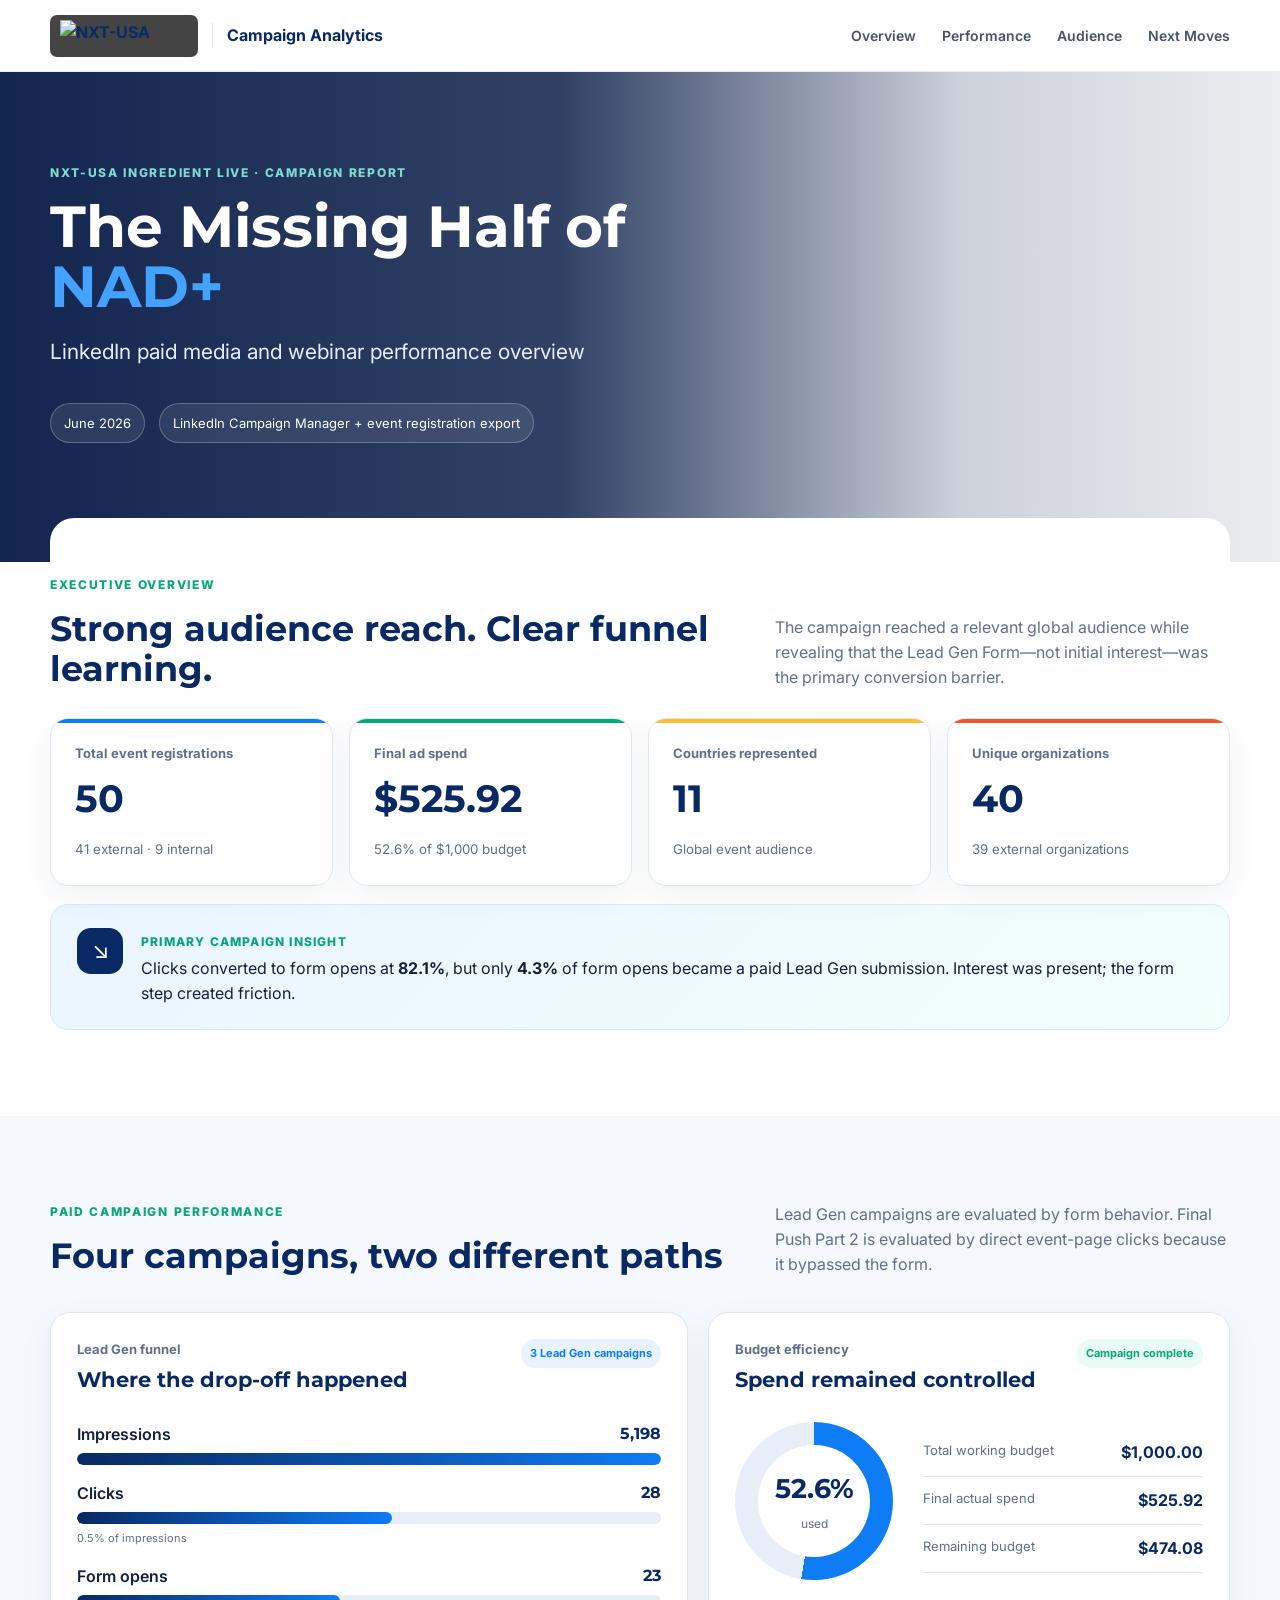
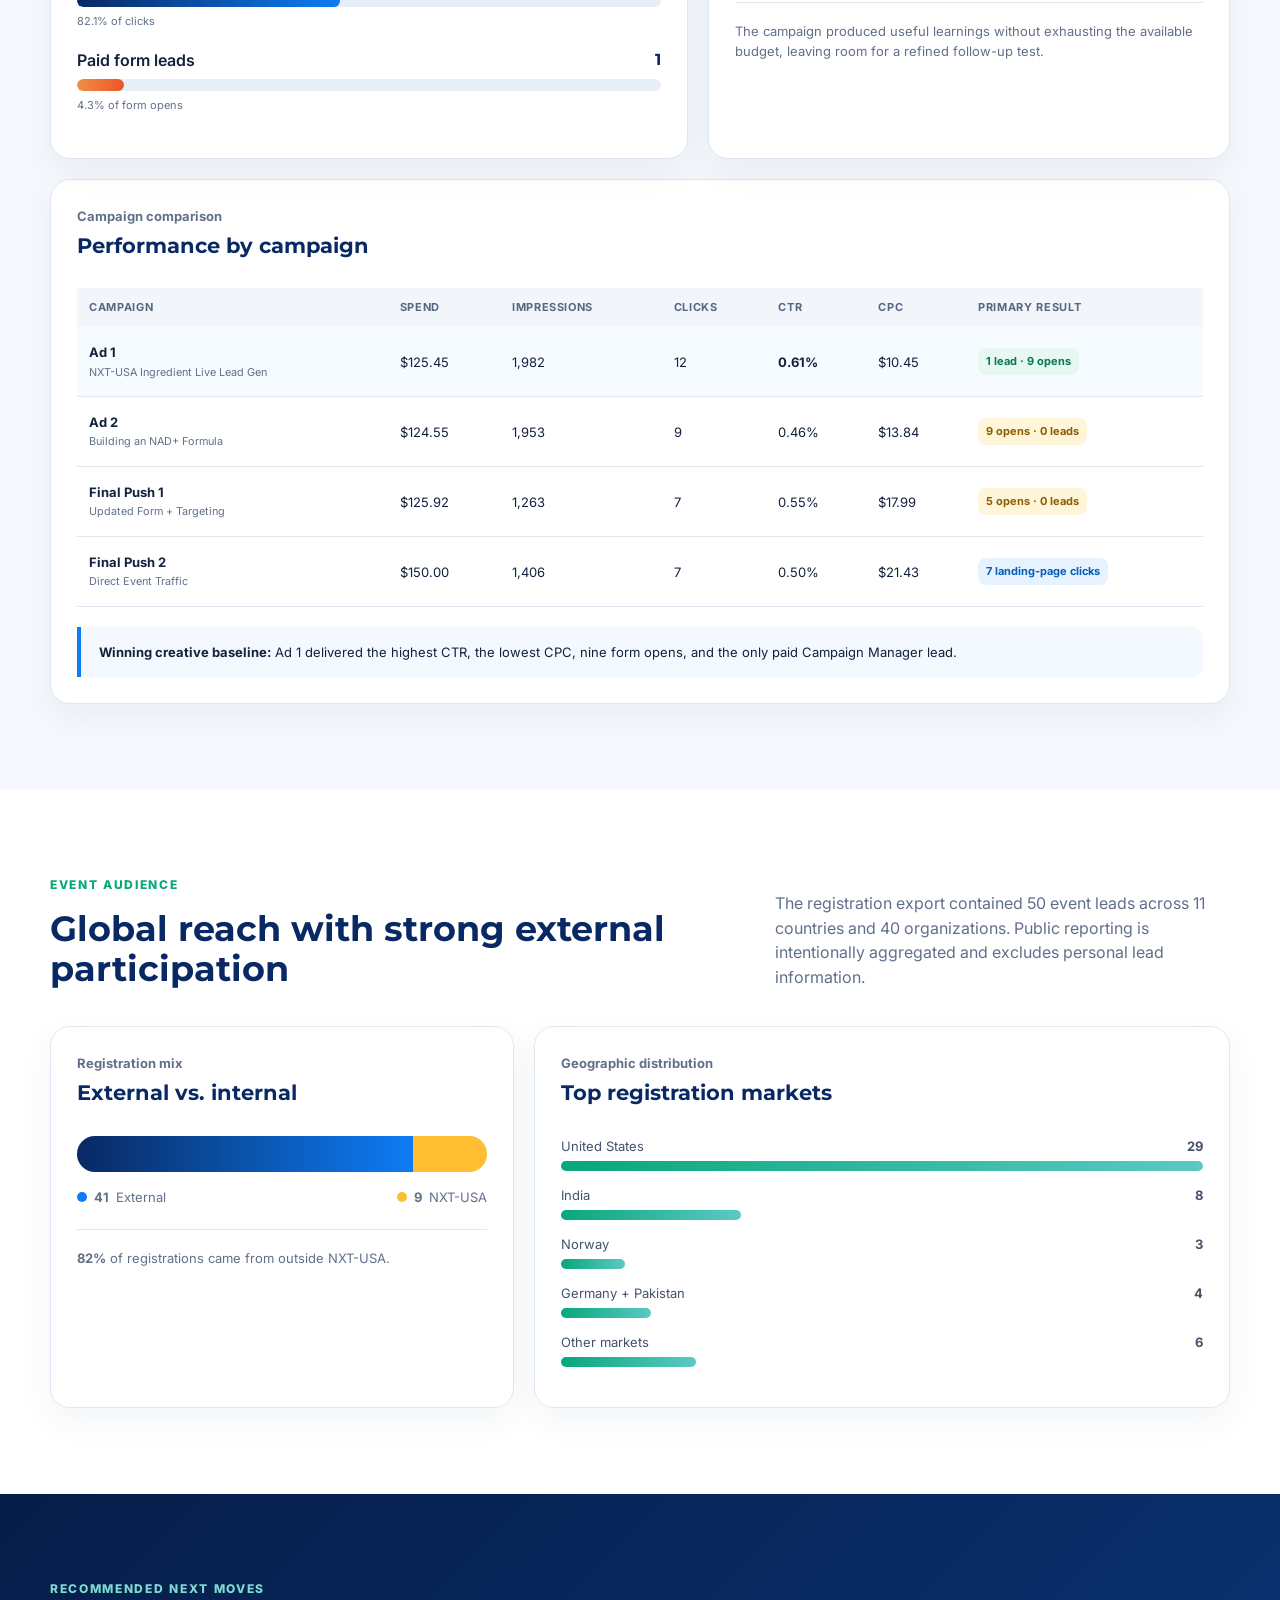
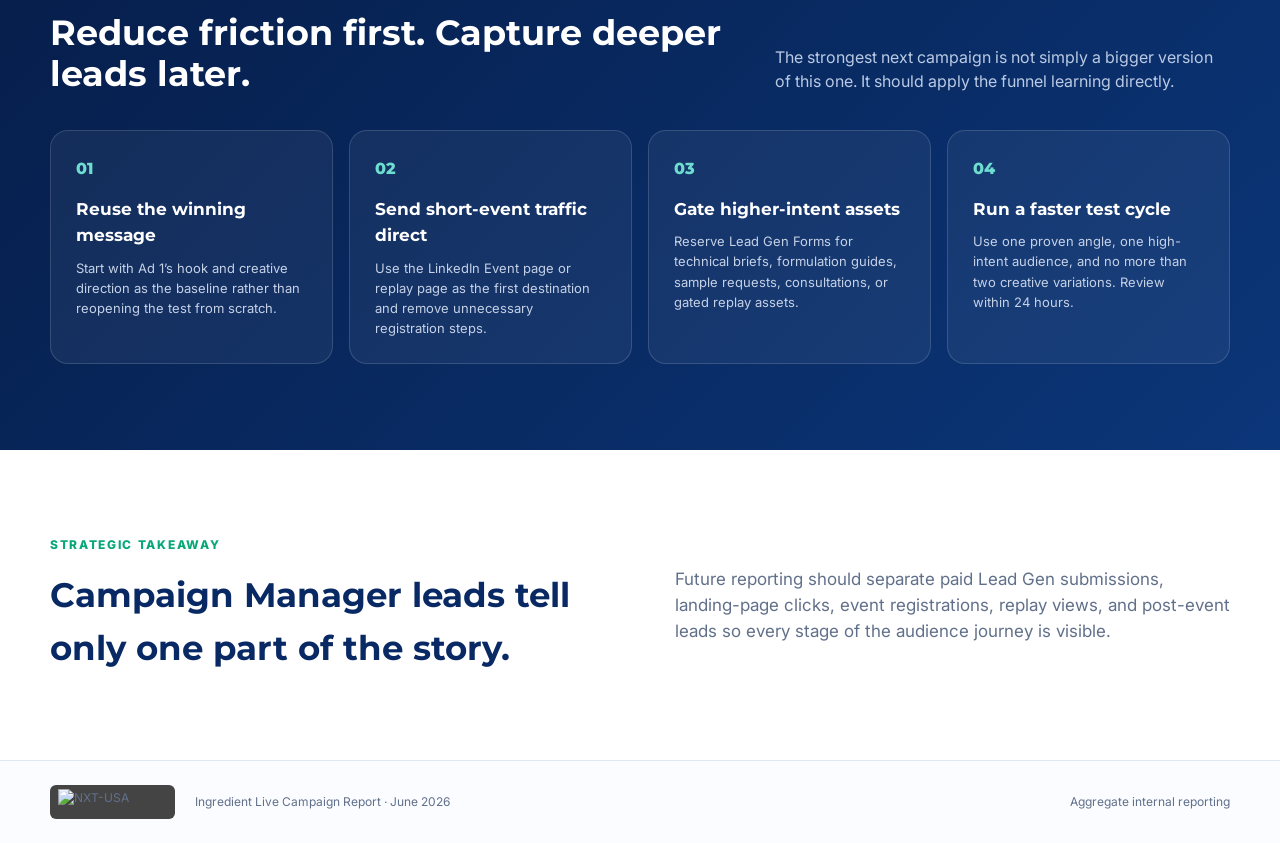
==== index.html @ 1b0071c8 "Add website homepage and branded assets" ====
<!doctype html>
<html lang="en">
<head>
  <meta charset="utf-8" />
  <meta name="viewport" content="width=device-width, initial-scale=1" />
  <meta name="description" content="NXT-USA Ingredient Live campaign analytics report for The Missing Half of NAD+." />
  <title>NXT-USA Analytics | Ingredient Live</title>
  <link rel="preconnect" href="https://fonts.googleapis.com">
  <link rel="preconnect" href="https://fonts.gstatic.com" crossorigin>
  <link href="https://fonts.googleapis.com/css2?family=Inter:wght@400;500;600;700&family=Montserrat:wght@600;700;800&display=swap" rel="stylesheet">
  <link rel="stylesheet" href="styles.css" />
</head>
<body>
  <header class="topbar">
    <a class="brand" href="#top" aria-label="NXT-USA Analytics home">
      <img src="assets/nxt-usa-logo.png" alt="NXT-USA" />
      <span>Campaign Analytics</span>
    </a>
    <nav aria-label="Dashboard navigation">
      <a href="#overview">Overview</a>
      <a href="#performance">Performance</a>
      <a href="#audience">Audience</a>
      <a href="#recommendations">Next Moves</a>
    </nav>
  </header>

  <main id="top">
    <section class="hero">
      <div class="hero-shade"></div>
      <div class="hero-content wrap">
        <p class="eyebrow">NXT-USA Ingredient Live · Campaign Report</p>
        <h1>The Missing Half of <span>NAD+</span></h1>
        <p class="hero-copy">LinkedIn paid media and webinar performance overview</p>
        <div class="hero-meta">
          <span>June 2026</span>
          <span>LinkedIn Campaign Manager + event registration export</span>
        </div>
      </div>
    </section>

    <section id="overview" class="section wrap lift">
      <div class="section-heading compact">
        <div>
          <p class="eyebrow dark">Executive overview</p>
          <h2>Strong audience reach. Clear funnel learning.</h2>
        </div>
        <p>The campaign reached a relevant global audience while revealing that the Lead Gen Form—not initial interest—was the primary conversion barrier.</p>
      </div>

      <div class="kpi-grid">
        <article class="kpi accent-blue"><span>Total event registrations</span><strong data-count="50">50</strong><small>41 external · 9 internal</small></article>
        <article class="kpi accent-green"><span>Final ad spend</span><strong>$525.92</strong><small>52.6% of $1,000 budget</small></article>
        <article class="kpi accent-gold"><span>Countries represented</span><strong data-count="11">11</strong><small>Global event audience</small></article>
        <article class="kpi accent-orange"><span>Unique organizations</span><strong data-count="40">40</strong><small>39 external organizations</small></article>
      </div>

      <article class="insight-banner">
        <div class="insight-icon">↘</div>
        <div>
          <span>Primary campaign insight</span>
          <p>Clicks converted to form opens at <strong>82.1%</strong>, but only <strong>4.3%</strong> of form opens became a paid Lead Gen submission. Interest was present; the form step created friction.</p>
        </div>
      </article>
    </section>

    <section id="performance" class="section section-tint">
      <div class="wrap">
        <div class="section-heading">
          <div><p class="eyebrow dark">Paid campaign performance</p><h2>Four campaigns, two different paths</h2></div>
          <p>Lead Gen campaigns are evaluated by form behavior. Final Push Part 2 is evaluated by direct event-page clicks because it bypassed the form.</p>
        </div>

        <div class="two-col">
          <article class="panel">
            <div class="panel-head"><div><span>Lead Gen funnel</span><h3>Where the drop-off happened</h3></div><span class="badge">3 Lead Gen campaigns</span></div>
            <div class="funnel" aria-label="Lead generation funnel">
              <div class="funnel-row"><div class="funnel-label"><span>Impressions</span><strong>5,198</strong></div><div class="bar"><i style="--w:100%"></i></div></div>
              <div class="funnel-row"><div class="funnel-label"><span>Clicks</span><strong>28</strong></div><div class="bar"><i style="--w:54%"></i></div><small>0.5% of impressions</small></div>
              <div class="funnel-row"><div class="funnel-label"><span>Form opens</span><strong>23</strong></div><div class="bar"><i style="--w:45%"></i></div><small>82.1% of clicks</small></div>
              <div class="funnel-row danger"><div class="funnel-label"><span>Paid form leads</span><strong>1</strong></div><div class="bar"><i style="--w:8%"></i></div><small>4.3% of form opens</small></div>
            </div>
          </article>

          <article class="panel">
            <div class="panel-head"><div><span>Budget efficiency</span><h3>Spend remained controlled</h3></div><span class="badge green">Campaign complete</span></div>
            <div class="donut-layout">
              <div class="donut" style="--value:52.59"><div><strong>52.6%</strong><span>used</span></div></div>
              <div class="budget-list">
                <div><span>Total working budget</span><strong>$1,000.00</strong></div>
                <div><span>Final actual spend</span><strong>$525.92</strong></div>
                <div><span>Remaining budget</span><strong>$474.08</strong></div>
              </div>
            </div>
            <p class="panel-note">The campaign produced useful learnings without exhausting the available budget, leaving room for a refined follow-up test.</p>
          </article>
        </div>

        <article class="panel campaign-panel">
          <div class="panel-head"><div><span>Campaign comparison</span><h3>Performance by campaign</h3></div></div>
          <div class="table-wrap">
            <table>
              <thead><tr><th>Campaign</th><th>Spend</th><th>Impressions</th><th>Clicks</th><th>CTR</th><th>CPC</th><th>Primary result</th></tr></thead>
              <tbody>
                <tr class="winner"><td><strong>Ad 1</strong><small>NXT-USA Ingredient Live Lead Gen</small></td><td>$125.45</td><td>1,982</td><td>12</td><td><b>0.61%</b></td><td>$10.45</td><td><span class="result positive">1 lead · 9 opens</span></td></tr>
                <tr><td><strong>Ad 2</strong><small>Building an NAD+ Formula</small></td><td>$124.55</td><td>1,953</td><td>9</td><td>0.46%</td><td>$13.84</td><td><span class="result neutral">9 opens · 0 leads</span></td></tr>
                <tr><td><strong>Final Push 1</strong><small>Updated Form + Targeting</small></td><td>$125.92</td><td>1,263</td><td>7</td><td>0.55%</td><td>$17.99</td><td><span class="result neutral">5 opens · 0 leads</span></td></tr>
                <tr><td><strong>Final Push 2</strong><small>Direct Event Traffic</small></td><td>$150.00</td><td>1,406</td><td>7</td><td>0.50%</td><td>$21.43</td><td><span class="result direct">7 landing-page clicks</span></td></tr>
              </tbody>
            </table>
          </div>
          <div class="winner-note"><strong>Winning creative baseline:</strong> Ad 1 delivered the highest CTR, the lowest CPC, nine form opens, and the only paid Campaign Manager lead.</div>
        </article>
      </div>
    </section>

    <section id="audience" class="section wrap">
      <div class="section-heading">
        <div><p class="eyebrow dark">Event audience</p><h2>Global reach with strong external participation</h2></div>
        <p>The registration export contained 50 event leads across 11 countries and 40 organizations. Public reporting is intentionally aggregated and excludes personal lead information.</p>
      </div>
      <div class="two-col audience-grid">
        <article class="panel">
          <div class="panel-head"><div><span>Registration mix</span><h3>External vs. internal</h3></div></div>
          <div class="stacked" aria-label="41 external and 9 internal registrations"><i style="--w:82%"></i><b></b></div>
          <div class="legend"><span><i class="external"></i><strong>41</strong> External</span><span><i class="internal"></i><strong>9</strong> NXT-USA</span></div>
          <p class="panel-note"><strong>82%</strong> of registrations came from outside NXT-USA.</p>
        </article>
        <article class="panel">
          <div class="panel-head"><div><span>Geographic distribution</span><h3>Top registration markets</h3></div></div>
          <div class="country-bars">
            <div><span>United States <b>29</b></span><i style="--w:100%"></i></div>
            <div><span>India <b>8</b></span><i style="--w:28%"></i></div>
            <div><span>Norway <b>3</b></span><i style="--w:10%"></i></div>
            <div><span>Germany + Pakistan <b>4</b></span><i style="--w:14%"></i></div>
            <div><span>Other markets <b>6</b></span><i style="--w:21%"></i></div>
          </div>
        </article>
      </div>
    </section>

    <section id="recommendations" class="section dark-section">
      <div class="wrap">
        <div class="section-heading light">
          <div><p class="eyebrow">Recommended next moves</p><h2>Reduce friction first. Capture deeper leads later.</h2></div>
          <p>The strongest next campaign is not simply a bigger version of this one. It should apply the funnel learning directly.</p>
        </div>
        <div class="recommend-grid">
          <article><span>01</span><h3>Reuse the winning message</h3><p>Start with Ad 1’s hook and creative direction as the baseline rather than reopening the test from scratch.</p></article>
          <article><span>02</span><h3>Send short-event traffic direct</h3><p>Use the LinkedIn Event page or replay page as the first destination and remove unnecessary registration steps.</p></article>
          <article><span>03</span><h3>Gate higher-intent assets</h3><p>Reserve Lead Gen Forms for technical briefs, formulation guides, sample requests, consultations, or gated replay assets.</p></article>
          <article><span>04</span><h3>Run a faster test cycle</h3><p>Use one proven angle, one high-intent audience, and no more than two creative variations. Review within 24 hours.</p></article>
        </div>
      </div>
    </section>

    <section class="section wrap closing">
      <div><p class="eyebrow dark">Strategic takeaway</p><h2>Campaign Manager leads tell only one part of the story.</h2></div>
      <p>Future reporting should separate paid Lead Gen submissions, landing-page clicks, event registrations, replay views, and post-event leads so every stage of the audience journey is visible.</p>
    </section>
  </main>

  <footer><div class="wrap"><img src="assets/nxt-usa-logo.png" alt="NXT-USA"/><span>Ingredient Live Campaign Report · June 2026</span><span>Aggregate internal reporting</span></div></footer>
  <script src="script.js"></script>
</body>
</html>
---- styles.css ----
:root{--navy:#082963;--blue:#0e7cf4;--sky:#eaf4ff;--green:#08a77a;--teal:#5bc9c3;--gold:#ffbd32;--orange:#ef542a;--ink:#13213d;--muted:#61708a;--line:#dfe7f2;--paper:#fff;--soft:#f5f8fc;--max:1180px}
*{box-sizing:border-box}html{scroll-behavior:smooth}body{margin:0;color:var(--ink);font-family:Inter,Arial,sans-serif;background:#fff;line-height:1.55}.wrap{width:min(var(--max),calc(100% - 40px));margin:auto}.topbar{height:72px;display:flex;align-items:center;justify-content:space-between;padding:0 max(24px,calc((100vw - var(--max))/2));position:sticky;top:0;z-index:50;background:rgba(255,255,255,.94);backdrop-filter:blur(16px);border-bottom:1px solid rgba(223,231,242,.8)}.brand{display:flex;align-items:center;gap:14px;text-decoration:none;color:var(--navy);font-weight:700}.brand img{width:148px;height:42px;object-fit:contain;object-position:left;background:#444;border-radius:7px;padding:5px 10px}.brand span{border-left:1px solid var(--line);padding-left:14px}.topbar nav{display:flex;gap:26px}.topbar nav a{text-decoration:none;color:#45536d;font-weight:600;font-size:14px}.topbar nav a:hover{color:var(--blue)}.hero{height:490px;position:relative;background:url('assets/event-banner.png') center/cover no-repeat;overflow:hidden}.hero-shade{position:absolute;inset:0;background:linear-gradient(90deg,rgba(4,24,68,.94) 0%,rgba(4,24,68,.82) 44%,rgba(4,24,68,.2) 75%,rgba(4,24,68,.08) 100%)}.hero-content{position:relative;color:white;padding-top:92px}.eyebrow{margin:0 0 14px;text-transform:uppercase;letter-spacing:.14em;font-size:12px;font-weight:800;color:#7edbd0}.eyebrow.dark{color:var(--green)}.hero h1,.section h2{font-family:Montserrat,Inter,sans-serif}.hero h1{font-size:58px;line-height:1.05;max-width:620px;margin:0 0 18px}.hero h1 span{color:#43a2ff}.hero-copy{font-size:21px;margin:0 0 34px;color:#e6efff}.hero-meta{display:flex;gap:14px;flex-wrap:wrap}.hero-meta span{padding:9px 13px;border:1px solid rgba(255,255,255,.24);border-radius:999px;background:rgba(255,255,255,.09);font-size:13px}.section{padding:86px 0}.lift{position:relative;margin-top:-44px;background:white;border-radius:24px 24px 0 0;padding-top:58px}.section-tint{background:var(--soft)}.section-heading{display:flex;align-items:flex-end;justify-content:space-between;gap:50px;margin-bottom:36px}.section-heading.compact{margin-bottom:28px}.section-heading h2{font-size:35px;line-height:1.16;margin:0;max-width:690px;color:var(--navy)}.section-heading>p{max-width:455px;margin:0;color:var(--muted)}.kpi-grid{display:grid;grid-template-columns:repeat(4,1fr);gap:16px}.kpi{border:1px solid var(--line);border-radius:18px;padding:24px;position:relative;overflow:hidden;box-shadow:0 10px 32px rgba(17,46,92,.06)}.kpi:before{content:"";position:absolute;left:0;right:0;top:0;height:4px;background:var(--accent)}.kpi span,.panel-head span{display:block;color:var(--muted);font-size:13px;font-weight:700}.kpi strong{display:block;font-family:Montserrat;font-size:38px;color:var(--navy);margin:7px 0}.kpi small{color:var(--muted)}.accent-blue{--accent:var(--blue)}.accent-green{--accent:var(--green)}.accent-gold{--accent:var(--gold)}.accent-orange{--accent:var(--orange)}.insight-banner{margin-top:18px;padding:23px 26px;border-radius:18px;background:linear-gradient(135deg,#eaf5ff,#f2fffb);display:flex;gap:18px;border:1px solid #d8eaf8}.insight-icon{width:46px;height:46px;flex:0 0 auto;display:grid;place-items:center;border-radius:14px;background:var(--navy);color:#fff;font-size:23px}.insight-banner span{font-size:12px;color:var(--green);text-transform:uppercase;letter-spacing:.1em;font-weight:800}.insight-banner p{margin:4px 0 0}.two-col{display:grid;grid-template-columns:1.1fr .9fr;gap:20px}.panel{background:white;border:1px solid var(--line);border-radius:20px;padding:26px;box-shadow:0 12px 35px rgba(24,50,92,.055)}.panel-head{display:flex;align-items:flex-start;justify-content:space-between;gap:20px;margin-bottom:26px}.panel h3{font-family:Montserrat;margin:4px 0 0;color:var(--navy);font-size:21px}.badge{padding:6px 9px;border-radius:999px;background:#e9f3ff;color:var(--blue)!important;font-size:11px!important;white-space:nowrap}.badge.green{background:#e8fbf5;color:var(--green)!important}.funnel-row{margin-bottom:16px}.funnel-label{display:flex;justify-content:space-between;align-items:center;margin-bottom:6px}.funnel-label span{font-weight:600}.funnel-label strong{font-family:Montserrat;color:var(--navy)}.bar{height:12px;background:#e8eef7;border-radius:20px;overflow:hidden}.bar i{display:block;width:var(--w);height:100%;background:linear-gradient(90deg,var(--navy),var(--blue));border-radius:20px}.funnel-row small{color:var(--muted);font-size:11px}.funnel-row.danger .bar i{background:linear-gradient(90deg,#ef8f43,var(--orange))}.donut-layout{display:flex;align-items:center;gap:30px}.donut{--p:calc(var(--value)*1%);width:158px;height:158px;border-radius:50%;background:conic-gradient(var(--blue) var(--p),#e8eef7 0);display:grid;place-items:center;position:relative;flex:0 0 auto}.donut:after{content:"";position:absolute;width:112px;height:112px;background:white;border-radius:50%}.donut div{z-index:2;text-align:center}.donut strong{display:block;font-family:Montserrat;font-size:27px;color:var(--navy)}.donut span{font-size:12px;color:var(--muted)}.budget-list{flex:1}.budget-list div{display:flex;justify-content:space-between;border-bottom:1px solid var(--line);padding:11px 0;gap:14px}.budget-list span{color:var(--muted);font-size:13px}.budget-list strong{color:var(--navy)}.panel-note{margin:22px 0 0;padding-top:18px;border-top:1px solid var(--line);color:var(--muted);font-size:13px}.campaign-panel{margin-top:20px}.table-wrap{overflow-x:auto}table{width:100%;border-collapse:collapse;min-width:900px}th{text-align:left;padding:11px 12px;background:#f2f6fb;color:#586780;font-size:11px;text-transform:uppercase;letter-spacing:.06em}td{padding:15px 12px;border-bottom:1px solid var(--line);font-size:13px}td small{display:block;color:var(--muted);margin-top:2px}tr.winner{background:#f5fbff}.result{display:inline-block;padding:5px 8px;border-radius:8px;font-size:11px;font-weight:700}.positive{color:#057954;background:#e6f8f1}.neutral{color:#8b5e00;background:#fff5d9}.direct{color:#075eb8;background:#e7f2ff}.winner-note{margin-top:20px;padding:15px 18px;border-left:4px solid var(--blue);background:#f4f9ff;border-radius:0 10px 10px 0;font-size:13px}.audience-grid{grid-template-columns:.8fr 1.2fr}.stacked{height:36px;border-radius:999px;background:#e6edf5;overflow:hidden;display:flex}.stacked i{display:block;width:var(--w);height:100%;background:linear-gradient(90deg,var(--navy),var(--blue))}.stacked b{flex:1;background:var(--gold)}.legend{display:flex;justify-content:space-between;margin-top:15px;font-size:13px;color:var(--muted)}.legend span{display:flex;align-items:center;gap:7px}.legend i{width:10px;height:10px;border-radius:50%}.legend .external{background:var(--blue)}.legend .internal{background:var(--gold)}.country-bars div{margin-bottom:14px}.country-bars span{display:flex;justify-content:space-between;margin-bottom:5px;font-size:13px;color:#44526b}.country-bars i{height:10px;display:block;width:var(--w);border-radius:20px;background:linear-gradient(90deg,var(--green),var(--teal))}.dark-section{background:linear-gradient(135deg,#061d49,#0b3679);color:white}.section-heading.light h2{color:white}.section-heading.light>p{color:#bbcae4}.recommend-grid{display:grid;grid-template-columns:repeat(4,1fr);gap:16px}.recommend-grid article{padding:25px;border:1px solid rgba(255,255,255,.14);border-radius:18px;background:rgba(255,255,255,.055)}.recommend-grid span{font-family:Montserrat;color:#6eddd0;font-weight:800}.recommend-grid h3{font-family:Montserrat;font-size:17px;margin:14px 0 9px}.recommend-grid p{font-size:13px;color:#c5d1e6;margin:0}.closing{display:grid;grid-template-columns:1fr 1fr;align-items:center;gap:70px}.closing h2{font-size:34px;margin:0;color:var(--navy)}.closing>p{color:var(--muted);font-size:17px}footer{border-top:1px solid var(--line);padding:24px 0;background:#fafcff}footer .wrap{display:flex;align-items:center;gap:20px;color:var(--muted);font-size:12px}footer img{width:125px;height:34px;object-fit:contain;background:#444;border-radius:6px;padding:4px 8px}footer span:last-child{margin-left:auto}@media(max-width:900px){.topbar nav{display:none}.hero{height:450px;background-position:57% center}.hero-shade{background:rgba(4,24,68,.78)}.hero h1{font-size:45px}.section-heading{display:block}.section-heading>p{margin-top:14px}.kpi-grid,.recommend-grid{grid-template-columns:repeat(2,1fr)}.two-col,.audience-grid,.closing{grid-template-columns:1fr}.donut-layout{justify-content:center}.closing{gap:22px}}@media(max-width:560px){.wrap{width:min(var(--max),calc(100% - 26px))}.brand span{display:none}.hero{height:430px}.hero-content{padding-top:70px}.hero h1{font-size:38px}.hero-copy{font-size:17px}.section{padding:64px 0}.lift{margin-top:-26px;padding-top:44px}.section-heading h2,.closing h2{font-size:28px}.kpi-grid,.recommend-grid{grid-template-columns:1fr}.kpi strong{font-size:34px}.two-col{gap:15px}.panel{padding:20px}.donut-layout{flex-direction:column}.legend{flex-direction:column;gap:8px}footer .wrap{align-items:flex-start;flex-direction:column}footer span:last-child{margin-left:0}}
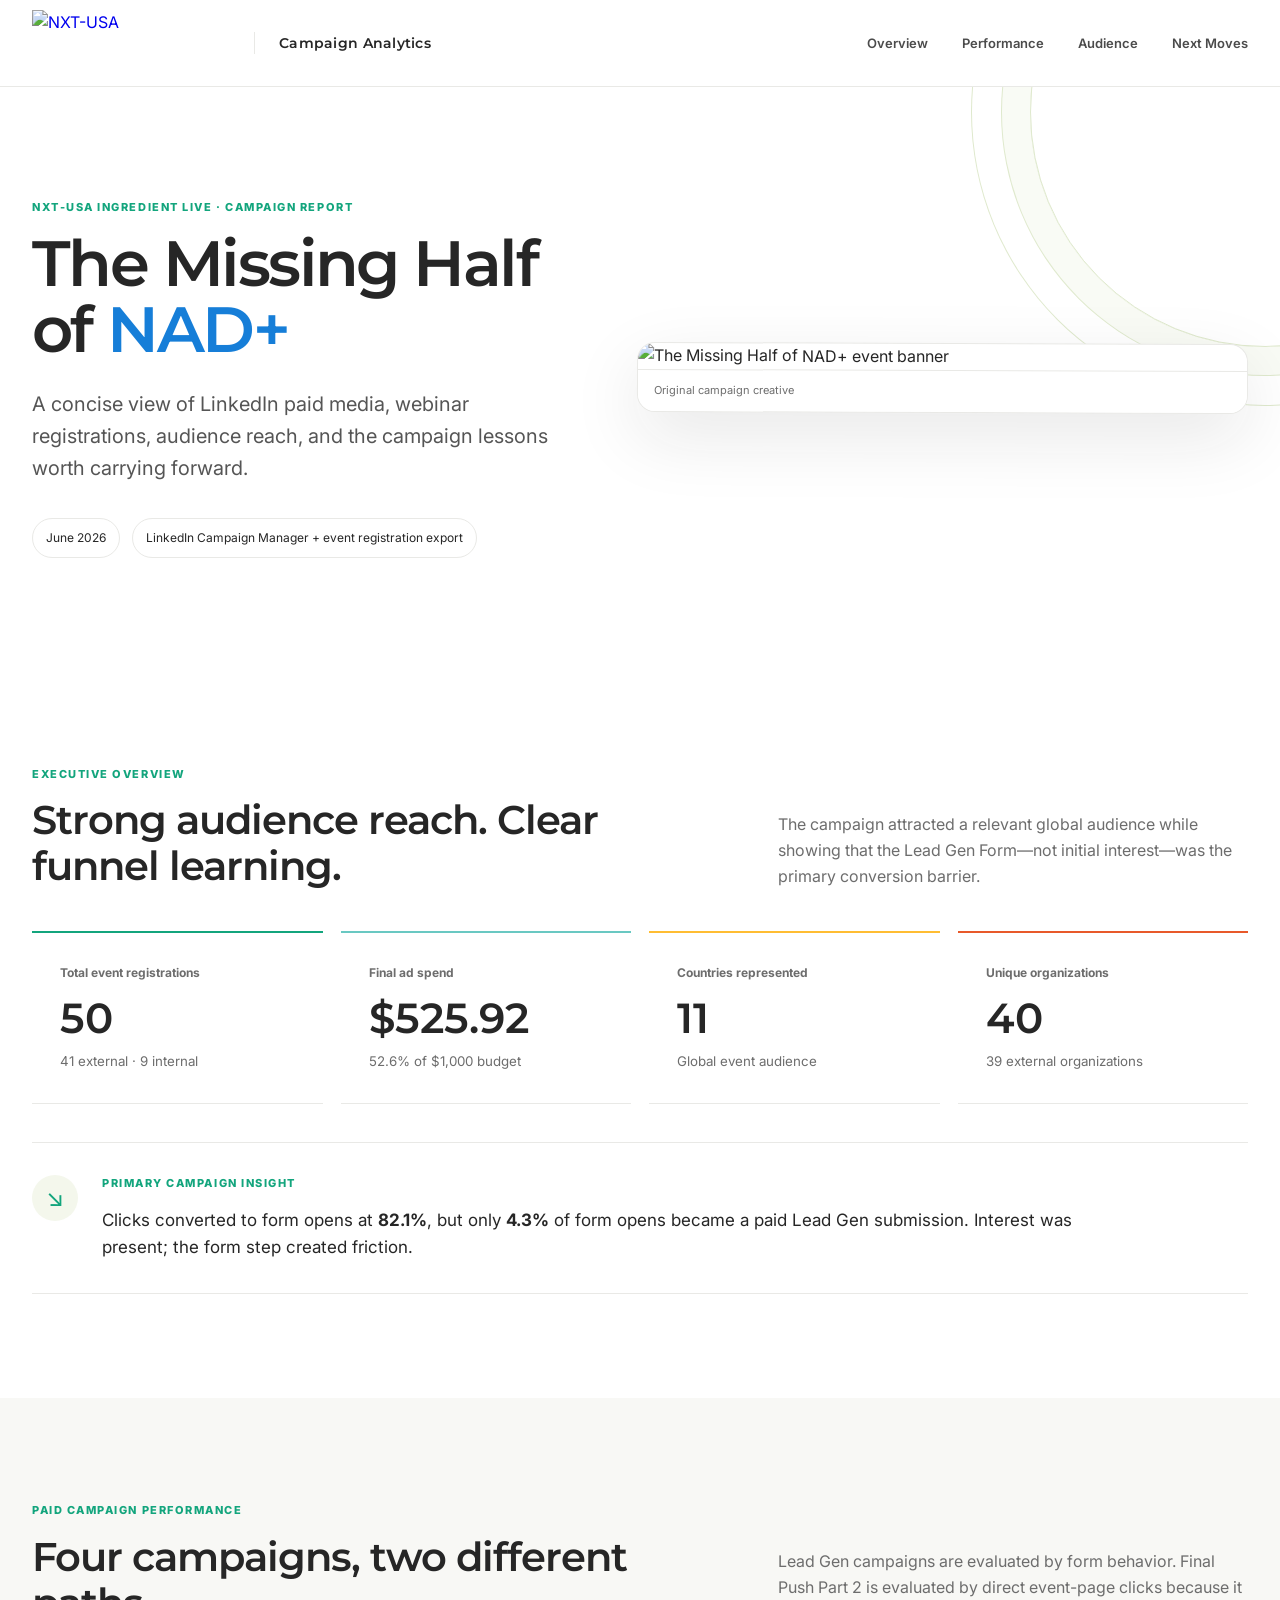
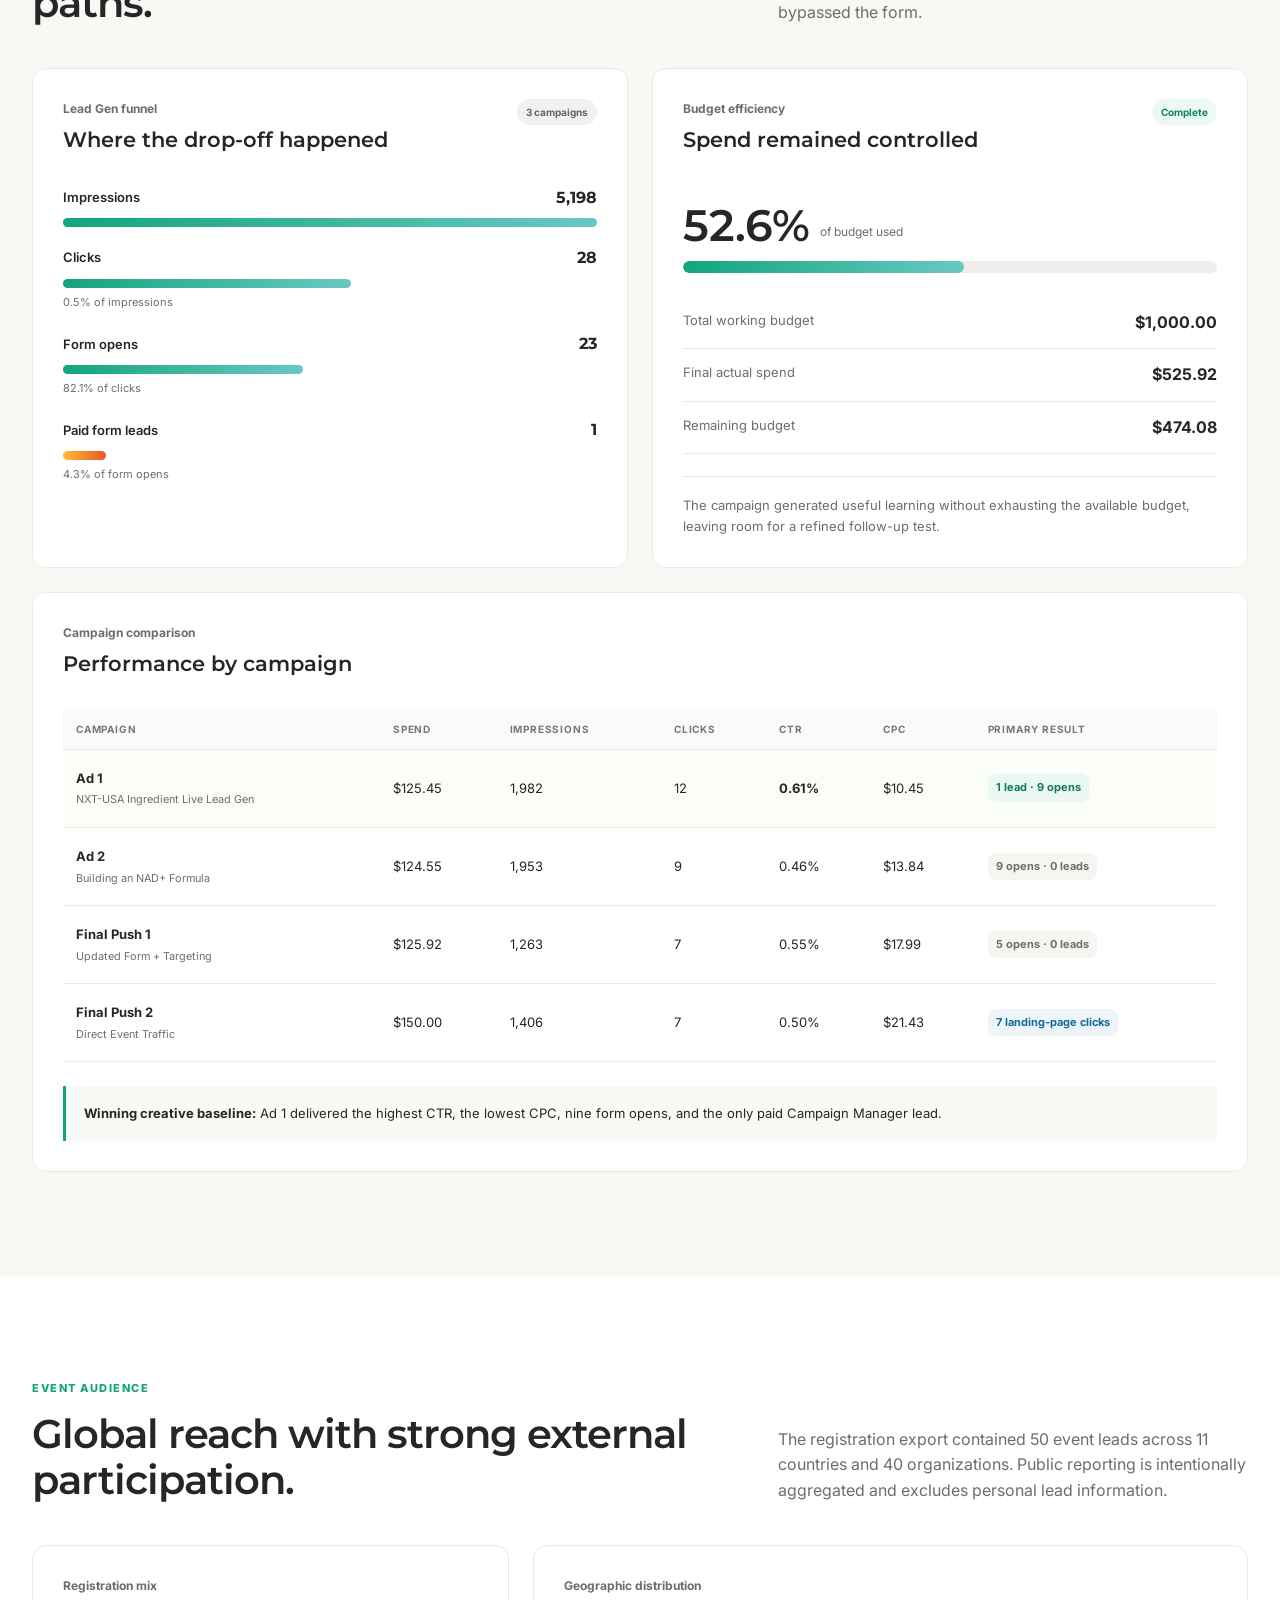
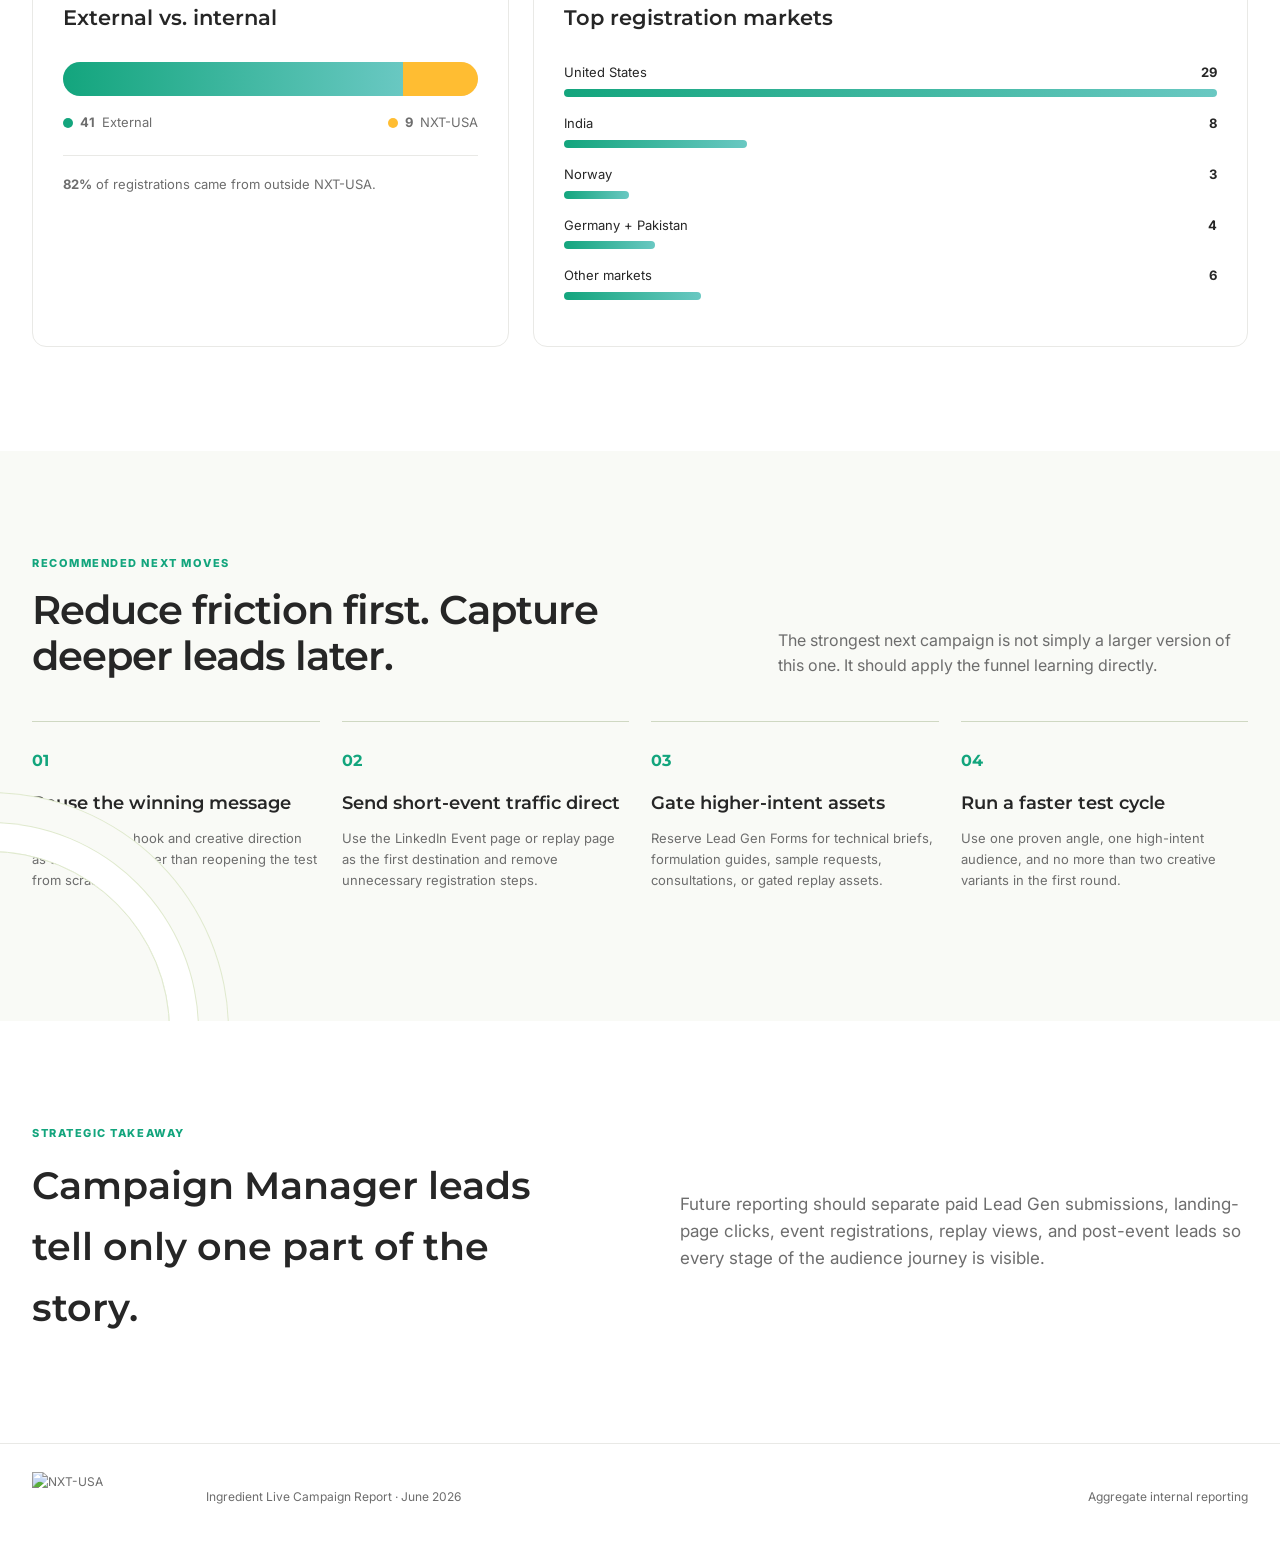
==== commit 2447f50b: "Redesign dashboard to match NXT-USA brand" ====
--- a/index.html
+++ b/index.html
@@ -3,95 +3,110 @@
 <head>
   <meta charset="utf-8" />
   <meta name="viewport" content="width=device-width, initial-scale=1" />
-  <meta name="description" content="NXT-USA Ingredient Live campaign analytics report for The Missing Half of NAD+." />
+  <meta name="description" content="NXT-USA Ingredient Live campaign performance report." />
   <title>NXT-USA Analytics | Ingredient Live</title>
   <link rel="preconnect" href="https://fonts.googleapis.com">
   <link rel="preconnect" href="https://fonts.gstatic.com" crossorigin>
-  <link href="https://fonts.googleapis.com/css2?family=Inter:wght@400;500;600;700&family=Montserrat:wght@600;700;800&display=swap" rel="stylesheet">
+  <link href="https://fonts.googleapis.com/css2?family=Inter:wght@400;500;600;700&family=Montserrat:wght@500;600;700&display=swap" rel="stylesheet">
   <link rel="stylesheet" href="styles.css" />
 </head>
 <body>
-  <header class="topbar">
-    <a class="brand" href="#top" aria-label="NXT-USA Analytics home">
-      <img src="assets/nxt-usa-logo.png" alt="NXT-USA" />
-      <span>Campaign Analytics</span>
-    </a>
-    <nav aria-label="Dashboard navigation">
-      <a href="#overview">Overview</a>
-      <a href="#performance">Performance</a>
-      <a href="#audience">Audience</a>
-      <a href="#recommendations">Next Moves</a>
-    </nav>
+  <header class="site-header">
+    <div class="wrap header-inner">
+      <a class="brand" href="#top" aria-label="NXT-USA campaign analytics">
+        <img src="assets/nxt-usa-logo-clean.png" alt="NXT-USA">
+      </a>
+      <div class="header-title">Campaign Analytics</div>
+      <nav aria-label="Dashboard navigation">
+        <a href="#overview">Overview</a>
+        <a href="#performance">Performance</a>
+        <a href="#audience">Audience</a>
+        <a href="#recommendations">Next Moves</a>
+      </nav>
+    </div>
   </header>
 
   <main id="top">
     <section class="hero">
-      <div class="hero-shade"></div>
-      <div class="hero-content wrap">
-        <p class="eyebrow">NXT-USA Ingredient Live · Campaign Report</p>
-        <h1>The Missing Half of <span>NAD+</span></h1>
-        <p class="hero-copy">LinkedIn paid media and webinar performance overview</p>
-        <div class="hero-meta">
-          <span>June 2026</span>
-          <span>LinkedIn Campaign Manager + event registration export</span>
+      <div class="contour contour-one"></div>
+      <div class="wrap hero-grid">
+        <div class="hero-copy-block">
+          <p class="kicker">NXT-USA Ingredient Live · Campaign Report</p>
+          <h1>The Missing Half of <span>NAD+</span></h1>
+          <p class="hero-copy">A concise view of LinkedIn paid media, webinar registrations, audience reach, and the campaign lessons worth carrying forward.</p>
+          <div class="hero-meta">
+            <span>June 2026</span>
+            <span>LinkedIn Campaign Manager + event registration export</span>
+          </div>
         </div>
+        <figure class="event-card">
+          <img src="assets/event-banner.png" alt="The Missing Half of NAD+ event banner">
+          <figcaption>Original campaign creative</figcaption>
+        </figure>
       </div>
     </section>
 
-    <section id="overview" class="section wrap lift">
-      <div class="section-heading compact">
+    <section id="overview" class="section wrap">
+      <div class="section-heading">
         <div>
-          <p class="eyebrow dark">Executive overview</p>
+          <p class="kicker">Executive overview</p>
           <h2>Strong audience reach. Clear funnel learning.</h2>
         </div>
-        <p>The campaign reached a relevant global audience while revealing that the Lead Gen Form—not initial interest—was the primary conversion barrier.</p>
+        <p>The campaign attracted a relevant global audience while showing that the Lead Gen Form—not initial interest—was the primary conversion barrier.</p>
       </div>
 
       <div class="kpi-grid">
-        <article class="kpi accent-blue"><span>Total event registrations</span><strong data-count="50">50</strong><small>41 external · 9 internal</small></article>
-        <article class="kpi accent-green"><span>Final ad spend</span><strong>$525.92</strong><small>52.6% of $1,000 budget</small></article>
-        <article class="kpi accent-gold"><span>Countries represented</span><strong data-count="11">11</strong><small>Global event audience</small></article>
-        <article class="kpi accent-orange"><span>Unique organizations</span><strong data-count="40">40</strong><small>39 external organizations</small></article>
+        <article class="kpi"><span>Total event registrations</span><strong>50</strong><small>41 external · 9 internal</small></article>
+        <article class="kpi"><span>Final ad spend</span><strong>$525.92</strong><small>52.6% of $1,000 budget</small></article>
+        <article class="kpi"><span>Countries represented</span><strong>11</strong><small>Global event audience</small></article>
+        <article class="kpi"><span>Unique organizations</span><strong>40</strong><small>39 external organizations</small></article>
       </div>
 
-      <article class="insight-banner">
-        <div class="insight-icon">↘</div>
+      <article class="insight">
+        <div class="insight-mark">↘</div>
         <div>
-          <span>Primary campaign insight</span>
+          <p class="kicker">Primary campaign insight</p>
           <p>Clicks converted to form opens at <strong>82.1%</strong>, but only <strong>4.3%</strong> of form opens became a paid Lead Gen submission. Interest was present; the form step created friction.</p>
         </div>
       </article>
     </section>
 
-    <section id="performance" class="section section-tint">
+    <section id="performance" class="section soft-section">
       <div class="wrap">
         <div class="section-heading">
-          <div><p class="eyebrow dark">Paid campaign performance</p><h2>Four campaigns, two different paths</h2></div>
+          <div><p class="kicker">Paid campaign performance</p><h2>Four campaigns, two different paths.</h2></div>
           <p>Lead Gen campaigns are evaluated by form behavior. Final Push Part 2 is evaluated by direct event-page clicks because it bypassed the form.</p>
         </div>
 
         <div class="two-col">
           <article class="panel">
-            <div class="panel-head"><div><span>Lead Gen funnel</span><h3>Where the drop-off happened</h3></div><span class="badge">3 Lead Gen campaigns</span></div>
-            <div class="funnel" aria-label="Lead generation funnel">
-              <div class="funnel-row"><div class="funnel-label"><span>Impressions</span><strong>5,198</strong></div><div class="bar"><i style="--w:100%"></i></div></div>
-              <div class="funnel-row"><div class="funnel-label"><span>Clicks</span><strong>28</strong></div><div class="bar"><i style="--w:54%"></i></div><small>0.5% of impressions</small></div>
-              <div class="funnel-row"><div class="funnel-label"><span>Form opens</span><strong>23</strong></div><div class="bar"><i style="--w:45%"></i></div><small>82.1% of clicks</small></div>
-              <div class="funnel-row danger"><div class="funnel-label"><span>Paid form leads</span><strong>1</strong></div><div class="bar"><i style="--w:8%"></i></div><small>4.3% of form opens</small></div>
+            <div class="panel-head">
+              <div><span>Lead Gen funnel</span><h3>Where the drop-off happened</h3></div>
+              <span class="tag">3 campaigns</span>
+            </div>
+            <div class="funnel">
+              <div class="funnel-row"><div><span>Impressions</span><strong>5,198</strong></div><i style="--w:100%"></i></div>
+              <div class="funnel-row"><div><span>Clicks</span><strong>28</strong></div><i style="--w:54%"></i><small>0.5% of impressions</small></div>
+              <div class="funnel-row"><div><span>Form opens</span><strong>23</strong></div><i style="--w:45%"></i><small>82.1% of clicks</small></div>
+              <div class="funnel-row alert"><div><span>Paid form leads</span><strong>1</strong></div><i style="--w:8%"></i><small>4.3% of form opens</small></div>
             </div>
           </article>
 
           <article class="panel">
-            <div class="panel-head"><div><span>Budget efficiency</span><h3>Spend remained controlled</h3></div><span class="badge green">Campaign complete</span></div>
-            <div class="donut-layout">
-              <div class="donut" style="--value:52.59"><div><strong>52.6%</strong><span>used</span></div></div>
-              <div class="budget-list">
-                <div><span>Total working budget</span><strong>$1,000.00</strong></div>
-                <div><span>Final actual spend</span><strong>$525.92</strong></div>
-                <div><span>Remaining budget</span><strong>$474.08</strong></div>
-              </div>
+            <div class="panel-head">
+              <div><span>Budget efficiency</span><h3>Spend remained controlled</h3></div>
+              <span class="tag success">Complete</span>
             </div>
-            <p class="panel-note">The campaign produced useful learnings without exhausting the available budget, leaving room for a refined follow-up test.</p>
+            <div class="budget-meter">
+              <div class="meter-copy"><strong>52.6%</strong><span>of budget used</span></div>
+              <div class="meter"><i></i></div>
+            </div>
+            <div class="budget-list">
+              <div><span>Total working budget</span><strong>$1,000.00</strong></div>
+              <div><span>Final actual spend</span><strong>$525.92</strong></div>
+              <div><span>Remaining budget</span><strong>$474.08</strong></div>
+            </div>
+            <p class="panel-note">The campaign generated useful learning without exhausting the available budget, leaving room for a refined follow-up test.</p>
           </article>
         </div>
 
@@ -101,27 +116,27 @@
             <table>
               <thead><tr><th>Campaign</th><th>Spend</th><th>Impressions</th><th>Clicks</th><th>CTR</th><th>CPC</th><th>Primary result</th></tr></thead>
               <tbody>
-                <tr class="winner"><td><strong>Ad 1</strong><small>NXT-USA Ingredient Live Lead Gen</small></td><td>$125.45</td><td>1,982</td><td>12</td><td><b>0.61%</b></td><td>$10.45</td><td><span class="result positive">1 lead · 9 opens</span></td></tr>
-                <tr><td><strong>Ad 2</strong><small>Building an NAD+ Formula</small></td><td>$124.55</td><td>1,953</td><td>9</td><td>0.46%</td><td>$13.84</td><td><span class="result neutral">9 opens · 0 leads</span></td></tr>
-                <tr><td><strong>Final Push 1</strong><small>Updated Form + Targeting</small></td><td>$125.92</td><td>1,263</td><td>7</td><td>0.55%</td><td>$17.99</td><td><span class="result neutral">5 opens · 0 leads</span></td></tr>
+                <tr class="winner"><td><strong>Ad 1</strong><small>NXT-USA Ingredient Live Lead Gen</small></td><td>$125.45</td><td>1,982</td><td>12</td><td><b>0.61%</b></td><td>$10.45</td><td><span class="result">1 lead · 9 opens</span></td></tr>
+                <tr><td><strong>Ad 2</strong><small>Building an NAD+ Formula</small></td><td>$124.55</td><td>1,953</td><td>9</td><td>0.46%</td><td>$13.84</td><td><span class="result muted-result">9 opens · 0 leads</span></td></tr>
+                <tr><td><strong>Final Push 1</strong><small>Updated Form + Targeting</small></td><td>$125.92</td><td>1,263</td><td>7</td><td>0.55%</td><td>$17.99</td><td><span class="result muted-result">5 opens · 0 leads</span></td></tr>
                 <tr><td><strong>Final Push 2</strong><small>Direct Event Traffic</small></td><td>$150.00</td><td>1,406</td><td>7</td><td>0.50%</td><td>$21.43</td><td><span class="result direct">7 landing-page clicks</span></td></tr>
               </tbody>
             </table>
           </div>
-          <div class="winner-note"><strong>Winning creative baseline:</strong> Ad 1 delivered the highest CTR, the lowest CPC, nine form opens, and the only paid Campaign Manager lead.</div>
+          <p class="winner-note"><strong>Winning creative baseline:</strong> Ad 1 delivered the highest CTR, the lowest CPC, nine form opens, and the only paid Campaign Manager lead.</p>
         </article>
       </div>
     </section>
 
     <section id="audience" class="section wrap">
       <div class="section-heading">
-        <div><p class="eyebrow dark">Event audience</p><h2>Global reach with strong external participation</h2></div>
+        <div><p class="kicker">Event audience</p><h2>Global reach with strong external participation.</h2></div>
         <p>The registration export contained 50 event leads across 11 countries and 40 organizations. Public reporting is intentionally aggregated and excludes personal lead information.</p>
       </div>
       <div class="two-col audience-grid">
         <article class="panel">
           <div class="panel-head"><div><span>Registration mix</span><h3>External vs. internal</h3></div></div>
-          <div class="stacked" aria-label="41 external and 9 internal registrations"><i style="--w:82%"></i><b></b></div>
+          <div class="stacked"><i></i><b></b></div>
           <div class="legend"><span><i class="external"></i><strong>41</strong> External</span><span><i class="internal"></i><strong>9</strong> NXT-USA</span></div>
           <p class="panel-note"><strong>82%</strong> of registrations came from outside NXT-USA.</p>
         </article>
@@ -138,28 +153,35 @@
       </div>
     </section>
 
-    <section id="recommendations" class="section dark-section">
+    <section id="recommendations" class="section recommendations">
+      <div class="contour contour-two"></div>
       <div class="wrap">
-        <div class="section-heading light">
-          <div><p class="eyebrow">Recommended next moves</p><h2>Reduce friction first. Capture deeper leads later.</h2></div>
-          <p>The strongest next campaign is not simply a bigger version of this one. It should apply the funnel learning directly.</p>
+        <div class="section-heading">
+          <div><p class="kicker">Recommended next moves</p><h2>Reduce friction first. Capture deeper leads later.</h2></div>
+          <p>The strongest next campaign is not simply a larger version of this one. It should apply the funnel learning directly.</p>
         </div>
         <div class="recommend-grid">
           <article><span>01</span><h3>Reuse the winning message</h3><p>Start with Ad 1’s hook and creative direction as the baseline rather than reopening the test from scratch.</p></article>
           <article><span>02</span><h3>Send short-event traffic direct</h3><p>Use the LinkedIn Event page or replay page as the first destination and remove unnecessary registration steps.</p></article>
           <article><span>03</span><h3>Gate higher-intent assets</h3><p>Reserve Lead Gen Forms for technical briefs, formulation guides, sample requests, consultations, or gated replay assets.</p></article>
-          <article><span>04</span><h3>Run a faster test cycle</h3><p>Use one proven angle, one high-intent audience, and no more than two creative variations. Review within 24 hours.</p></article>
+          <article><span>04</span><h3>Run a faster test cycle</h3><p>Use one proven angle, one high-intent audience, and no more than two creative variants in the first round.</p></article>
         </div>
       </div>
     </section>
 
     <section class="section wrap closing">
-      <div><p class="eyebrow dark">Strategic takeaway</p><h2>Campaign Manager leads tell only one part of the story.</h2></div>
+      <div><p class="kicker">Strategic takeaway</p><h2>Campaign Manager leads tell only one part of the story.</h2></div>
       <p>Future reporting should separate paid Lead Gen submissions, landing-page clicks, event registrations, replay views, and post-event leads so every stage of the audience journey is visible.</p>
     </section>
   </main>
 
-  <footer><div class="wrap"><img src="assets/nxt-usa-logo.png" alt="NXT-USA"/><span>Ingredient Live Campaign Report · June 2026</span><span>Aggregate internal reporting</span></div></footer>
+  <footer>
+    <div class="wrap footer-inner">
+      <img src="assets/nxt-usa-logo-clean.png" alt="NXT-USA">
+      <span>Ingredient Live Campaign Report · June 2026</span>
+      <span>Aggregate internal reporting</span>
+    </div>
+  </footer>
   <script src="script.js"></script>
 </body>
 </html>
--- a/styles.css
+++ b/styles.css
@@ -1,2 +1,149 @@
-:root{--navy:#082963;--blue:#0e7cf4;--sky:#eaf4ff;--green:#08a77a;--teal:#5bc9c3;--gold:#ffbd32;--orange:#ef542a;--ink:#13213d;--muted:#61708a;--line:#dfe7f2;--paper:#fff;--soft:#f5f8fc;--max:1180px}
-*{box-sizing:border-box}html{scroll-behavior:smooth}body{margin:0;color:var(--ink);font-family:Inter,Arial,sans-serif;background:#fff;line-height:1.55}.wrap{width:min(var(--max),calc(100% - 40px));margin:auto}.topbar{height:72px;display:flex;align-items:center;justify-content:space-between;padding:0 max(24px,calc((100vw - var(--max))/2));position:sticky;top:0;z-index:50;background:rgba(255,255,255,.94);backdrop-filter:blur(16px);border-bottom:1px solid rgba(223,231,242,.8)}.brand{display:flex;align-items:center;gap:14px;text-decoration:none;color:var(--navy);font-weight:700}.brand img{width:148px;height:42px;object-fit:contain;object-position:left;background:#444;border-radius:7px;padding:5px 10px}.brand span{border-left:1px solid var(--line);padding-left:14px}.topbar nav{display:flex;gap:26px}.topbar nav a{text-decoration:none;color:#45536d;font-weight:600;font-size:14px}.topbar nav a:hover{color:var(--blue)}.hero{height:490px;position:relative;background:url('assets/event-banner.png') center/cover no-repeat;overflow:hidden}.hero-shade{position:absolute;inset:0;background:linear-gradient(90deg,rgba(4,24,68,.94) 0%,rgba(4,24,68,.82) 44%,rgba(4,24,68,.2) 75%,rgba(4,24,68,.08) 100%)}.hero-content{position:relative;color:white;padding-top:92px}.eyebrow{margin:0 0 14px;text-transform:uppercase;letter-spacing:.14em;font-size:12px;font-weight:800;color:#7edbd0}.eyebrow.dark{color:var(--green)}.hero h1,.section h2{font-family:Montserrat,Inter,sans-serif}.hero h1{font-size:58px;line-height:1.05;max-width:620px;margin:0 0 18px}.hero h1 span{color:#43a2ff}.hero-copy{font-size:21px;margin:0 0 34px;color:#e6efff}.hero-meta{display:flex;gap:14px;flex-wrap:wrap}.hero-meta span{padding:9px 13px;border:1px solid rgba(255,255,255,.24);border-radius:999px;background:rgba(255,255,255,.09);font-size:13px}.section{padding:86px 0}.lift{position:relative;margin-top:-44px;background:white;border-radius:24px 24px 0 0;padding-top:58px}.section-tint{background:var(--soft)}.section-heading{display:flex;align-items:flex-end;justify-content:space-between;gap:50px;margin-bottom:36px}.section-heading.compact{margin-bottom:28px}.section-heading h2{font-size:35px;line-height:1.16;margin:0;max-width:690px;color:var(--navy)}.section-heading>p{max-width:455px;margin:0;color:var(--muted)}.kpi-grid{display:grid;grid-template-columns:repeat(4,1fr);gap:16px}.kpi{border:1px solid var(--line);border-radius:18px;padding:24px;position:relative;overflow:hidden;box-shadow:0 10px 32px rgba(17,46,92,.06)}.kpi:before{content:"";position:absolute;left:0;right:0;top:0;height:4px;background:var(--accent)}.kpi span,.panel-head span{display:block;color:var(--muted);font-size:13px;font-weight:700}.kpi strong{display:block;font-family:Montserrat;font-size:38px;color:var(--navy);margin:7px 0}.kpi small{color:var(--muted)}.accent-blue{--accent:var(--blue)}.accent-green{--accent:var(--green)}.accent-gold{--accent:var(--gold)}.accent-orange{--accent:var(--orange)}.insight-banner{margin-top:18px;padding:23px 26px;border-radius:18px;background:linear-gradient(135deg,#eaf5ff,#f2fffb);display:flex;gap:18px;border:1px solid #d8eaf8}.insight-icon{width:46px;height:46px;flex:0 0 auto;display:grid;place-items:center;border-radius:14px;background:var(--navy);color:#fff;font-size:23px}.insight-banner span{font-size:12px;color:var(--green);text-transform:uppercase;letter-spacing:.1em;font-weight:800}.insight-banner p{margin:4px 0 0}.two-col{display:grid;grid-template-columns:1.1fr .9fr;gap:20px}.panel{background:white;border:1px solid var(--line);border-radius:20px;padding:26px;box-shadow:0 12px 35px rgba(24,50,92,.055)}.panel-head{display:flex;align-items:flex-start;justify-content:space-between;gap:20px;margin-bottom:26px}.panel h3{font-family:Montserrat;margin:4px 0 0;color:var(--navy);font-size:21px}.badge{padding:6px 9px;border-radius:999px;background:#e9f3ff;color:var(--blue)!important;font-size:11px!important;white-space:nowrap}.badge.green{background:#e8fbf5;color:var(--green)!important}.funnel-row{margin-bottom:16px}.funnel-label{display:flex;justify-content:space-between;align-items:center;margin-bottom:6px}.funnel-label span{font-weight:600}.funnel-label strong{font-family:Montserrat;color:var(--navy)}.bar{height:12px;background:#e8eef7;border-radius:20px;overflow:hidden}.bar i{display:block;width:var(--w);height:100%;background:linear-gradient(90deg,var(--navy),var(--blue));border-radius:20px}.funnel-row small{color:var(--muted);font-size:11px}.funnel-row.danger .bar i{background:linear-gradient(90deg,#ef8f43,var(--orange))}.donut-layout{display:flex;align-items:center;gap:30px}.donut{--p:calc(var(--value)*1%);width:158px;height:158px;border-radius:50%;background:conic-gradient(var(--blue) var(--p),#e8eef7 0);display:grid;place-items:center;position:relative;flex:0 0 auto}.donut:after{content:"";position:absolute;width:112px;height:112px;background:white;border-radius:50%}.donut div{z-index:2;text-align:center}.donut strong{display:block;font-family:Montserrat;font-size:27px;color:var(--navy)}.donut span{font-size:12px;color:var(--muted)}.budget-list{flex:1}.budget-list div{display:flex;justify-content:space-between;border-bottom:1px solid var(--line);padding:11px 0;gap:14px}.budget-list span{color:var(--muted);font-size:13px}.budget-list strong{color:var(--navy)}.panel-note{margin:22px 0 0;padding-top:18px;border-top:1px solid var(--line);color:var(--muted);font-size:13px}.campaign-panel{margin-top:20px}.table-wrap{overflow-x:auto}table{width:100%;border-collapse:collapse;min-width:900px}th{text-align:left;padding:11px 12px;background:#f2f6fb;color:#586780;font-size:11px;text-transform:uppercase;letter-spacing:.06em}td{padding:15px 12px;border-bottom:1px solid var(--line);font-size:13px}td small{display:block;color:var(--muted);margin-top:2px}tr.winner{background:#f5fbff}.result{display:inline-block;padding:5px 8px;border-radius:8px;font-size:11px;font-weight:700}.positive{color:#057954;background:#e6f8f1}.neutral{color:#8b5e00;background:#fff5d9}.direct{color:#075eb8;background:#e7f2ff}.winner-note{margin-top:20px;padding:15px 18px;border-left:4px solid var(--blue);background:#f4f9ff;border-radius:0 10px 10px 0;font-size:13px}.audience-grid{grid-template-columns:.8fr 1.2fr}.stacked{height:36px;border-radius:999px;background:#e6edf5;overflow:hidden;display:flex}.stacked i{display:block;width:var(--w);height:100%;background:linear-gradient(90deg,var(--navy),var(--blue))}.stacked b{flex:1;background:var(--gold)}.legend{display:flex;justify-content:space-between;margin-top:15px;font-size:13px;color:var(--muted)}.legend span{display:flex;align-items:center;gap:7px}.legend i{width:10px;height:10px;border-radius:50%}.legend .external{background:var(--blue)}.legend .internal{background:var(--gold)}.country-bars div{margin-bottom:14px}.country-bars span{display:flex;justify-content:space-between;margin-bottom:5px;font-size:13px;color:#44526b}.country-bars i{height:10px;display:block;width:var(--w);border-radius:20px;background:linear-gradient(90deg,var(--green),var(--teal))}.dark-section{background:linear-gradient(135deg,#061d49,#0b3679);color:white}.section-heading.light h2{color:white}.section-heading.light>p{color:#bbcae4}.recommend-grid{display:grid;grid-template-columns:repeat(4,1fr);gap:16px}.recommend-grid article{padding:25px;border:1px solid rgba(255,255,255,.14);border-radius:18px;background:rgba(255,255,255,.055)}.recommend-grid span{font-family:Montserrat;color:#6eddd0;font-weight:800}.recommend-grid h3{font-family:Montserrat;font-size:17px;margin:14px 0 9px}.recommend-grid p{font-size:13px;color:#c5d1e6;margin:0}.closing{display:grid;grid-template-columns:1fr 1fr;align-items:center;gap:70px}.closing h2{font-size:34px;margin:0;color:var(--navy)}.closing>p{color:var(--muted);font-size:17px}footer{border-top:1px solid var(--line);padding:24px 0;background:#fafcff}footer .wrap{display:flex;align-items:center;gap:20px;color:var(--muted);font-size:12px}footer img{width:125px;height:34px;object-fit:contain;background:#444;border-radius:6px;padding:4px 8px}footer span:last-child{margin-left:auto}@media(max-width:900px){.topbar nav{display:none}.hero{height:450px;background-position:57% center}.hero-shade{background:rgba(4,24,68,.78)}.hero h1{font-size:45px}.section-heading{display:block}.section-heading>p{margin-top:14px}.kpi-grid,.recommend-grid{grid-template-columns:repeat(2,1fr)}.two-col,.audience-grid,.closing{grid-template-columns:1fr}.donut-layout{justify-content:center}.closing{gap:22px}}@media(max-width:560px){.wrap{width:min(var(--max),calc(100% - 26px))}.brand span{display:none}.hero{height:430px}.hero-content{padding-top:70px}.hero h1{font-size:38px}.hero-copy{font-size:17px}.section{padding:64px 0}.lift{margin-top:-26px;padding-top:44px}.section-heading h2,.closing h2{font-size:28px}.kpi-grid,.recommend-grid{grid-template-columns:1fr}.kpi strong{font-size:34px}.two-col{gap:15px}.panel{padding:20px}.donut-layout{flex-direction:column}.legend{flex-direction:column;gap:8px}footer .wrap{align-items:flex-start;flex-direction:column}footer span:last-child{margin-left:0}}
+:root{
+  --ink:#262626;
+  --muted:#6d6d6d;
+  --line:#e9e9e6;
+  --paper:#ffffff;
+  --soft:#f8f8f5;
+  --soft-green:#f4f7ec;
+  --green:#13a57d;
+  --teal:#69c8c2;
+  --gold:#ffbd32;
+  --orange:#e8592a;
+  --blue:#167ed8;
+  --max:1240px;
+}
+*{box-sizing:border-box}
+html{scroll-behavior:smooth}
+body{margin:0;background:#fff;color:var(--ink);font-family:Inter,Arial,sans-serif;line-height:1.6}
+.wrap{width:min(var(--max),calc(100% - 64px));margin:auto}
+.site-header{position:sticky;top:0;z-index:50;background:rgba(255,255,255,.96);border-bottom:1px solid var(--line);backdrop-filter:blur(12px)}
+.header-inner{height:86px;display:flex;align-items:center}
+.brand{display:flex;align-items:center;text-decoration:none}
+.brand img{display:block;width:198px;height:66px;object-fit:contain;object-position:left center}
+.header-title{margin-left:24px;padding-left:24px;border-left:1px solid var(--line);font-family:Montserrat;font-size:14px;font-weight:600;letter-spacing:.02em}
+nav{margin-left:auto;display:flex;gap:34px}
+nav a{text-decoration:none;color:#4b4b4b;font-size:13px;font-weight:600}
+nav a:hover{color:var(--green)}
+
+.hero{position:relative;overflow:hidden;padding:112px 0 104px;background:#fff}
+.hero-grid{display:grid;grid-template-columns:.92fr 1.08fr;gap:84px;align-items:center}
+.kicker{margin:0 0 14px;text-transform:uppercase;letter-spacing:.14em;font-size:11px;font-weight:800;color:var(--green)}
+.hero h1,.section h2{font-family:Montserrat,Inter,sans-serif}
+.hero h1{font-size:64px;line-height:1.03;letter-spacing:-.04em;margin:0 0 26px;max-width:650px;font-weight:600}
+.hero h1 span{color:var(--blue)}
+.hero-copy{font-size:20px;color:#555;max-width:650px;margin:0 0 34px}
+.hero-meta{display:flex;gap:12px;flex-wrap:wrap}
+.hero-meta span{font-size:12px;border:1px solid var(--line);border-radius:999px;padding:9px 13px;background:#fff}
+.event-card{margin:0;background:#fff;border:1px solid var(--line);border-radius:18px;box-shadow:0 24px 70px rgba(25,25,25,.10);overflow:hidden;transform:rotate(.2deg)}
+.event-card img{display:block;width:100%;height:auto}
+.event-card figcaption{padding:12px 16px;font-size:11px;color:var(--muted);border-top:1px solid var(--line);background:#fff}
+.contour{position:absolute;border:1px solid #dfe9cd;border-radius:50%;pointer-events:none}
+.contour-one{width:470px;height:470px;right:-220px;top:-210px;box-shadow:0 0 0 28px #f9fbf5,0 0 0 29px #dfe9cd,0 0 0 58px #fff,0 0 0 59px #dfe9cd}
+
+.section{padding:104px 0}
+.soft-section{background:var(--soft)}
+.section-heading{display:flex;align-items:flex-end;justify-content:space-between;gap:72px;margin-bottom:42px}
+.section-heading h2{font-size:40px;line-height:1.15;letter-spacing:-.025em;margin:0;max-width:740px;font-weight:600}
+.section-heading>p{max-width:470px;margin:0;color:var(--muted)}
+.kpi-grid{display:grid;grid-template-columns:repeat(4,1fr);gap:18px}
+.kpi{padding:30px 28px;border-top:2px solid var(--green);border-bottom:1px solid var(--line);background:#fff}
+.kpi:nth-child(2){border-top-color:var(--teal)}
+.kpi:nth-child(3){border-top-color:var(--gold)}
+.kpi:nth-child(4){border-top-color:var(--orange)}
+.kpi span,.panel-head span{display:block;color:var(--muted);font-size:12px;font-weight:700}
+.kpi strong{display:block;font-family:Montserrat;font-size:42px;line-height:1.1;margin:13px 0 6px;font-weight:600}
+.kpi small{color:var(--muted)}
+.insight{margin-top:38px;padding:32px 0;border-top:1px solid var(--line);border-bottom:1px solid var(--line);display:flex;gap:24px;align-items:flex-start}
+.insight-mark{width:46px;height:46px;border-radius:50%;display:grid;place-items:center;background:var(--soft-green);color:var(--green);font-size:24px;flex:0 0 auto}
+.insight p:last-child{margin:0;font-size:17px;max-width:980px}
+
+.two-col{display:grid;grid-template-columns:1fr 1fr;gap:24px}
+.panel{background:#fff;border:1px solid var(--line);border-radius:14px;padding:30px}
+.panel-head{display:flex;align-items:flex-start;justify-content:space-between;gap:22px;margin-bottom:28px}
+.panel h3{font-family:Montserrat;margin:5px 0 0;font-size:21px;font-weight:600}
+.tag{padding:5px 9px;border-radius:999px;background:#f0f2ef;color:#5e665f!important;font-size:10px!important;white-space:nowrap}
+.tag.success{background:#ecf8f3;color:#14845f!important}
+.funnel-row{margin-bottom:18px}
+.funnel-row>div{display:flex;justify-content:space-between;align-items:center;margin-bottom:8px}
+.funnel-row>div span{font-size:13px;font-weight:600}
+.funnel-row>div strong{font-family:Montserrat}
+.funnel-row>i{display:block;height:9px;width:var(--w);background:linear-gradient(90deg,var(--green),var(--teal));border-radius:999px}
+.funnel-row.alert>i{background:linear-gradient(90deg,var(--gold),var(--orange))}
+.funnel-row small{color:var(--muted);font-size:11px}
+.budget-meter{padding:18px 0 24px}
+.meter-copy{display:flex;align-items:flex-end;gap:10px;margin-bottom:14px}
+.meter-copy strong{font-family:Montserrat;font-size:44px;font-weight:600;line-height:1}
+.meter-copy span{font-size:12px;color:var(--muted);padding-bottom:5px}
+.meter{height:12px;border-radius:999px;background:#ededeb;overflow:hidden}
+.meter i{display:block;height:100%;width:52.6%;background:linear-gradient(90deg,var(--green),var(--teal));border-radius:999px}
+.budget-list div{display:flex;justify-content:space-between;gap:18px;padding:13px 0;border-bottom:1px solid var(--line)}
+.budget-list span{color:var(--muted);font-size:13px}
+.panel-note{margin:22px 0 0;padding-top:18px;border-top:1px solid var(--line);font-size:13px;color:var(--muted)}
+.campaign-panel{margin-top:24px}
+.table-wrap{overflow-x:auto}
+table{width:100%;border-collapse:collapse;min-width:900px}
+th{text-align:left;padding:12px 13px;border-bottom:1px solid var(--line);font-size:10px;text-transform:uppercase;letter-spacing:.08em;color:#777;background:#fafaf8}
+td{padding:18px 13px;border-bottom:1px solid var(--line);font-size:13px}
+td small{display:block;color:var(--muted);margin-top:3px}
+tr.winner{background:#fbfdf9}
+.result{display:inline-block;padding:5px 8px;border-radius:8px;background:#eaf7f2;color:#14795b;font-size:11px;font-weight:700}
+.muted-result{background:#f5f5f2;color:#6f6f69}
+.direct{background:#edf5fb;color:#176895}
+.winner-note{margin:24px 0 0;padding:17px 18px;border-left:3px solid var(--green);background:#f7faf5;font-size:13px}
+
+.audience-grid{grid-template-columns:.8fr 1.2fr}
+.stacked{height:34px;display:flex;border-radius:999px;overflow:hidden;background:#eee}
+.stacked i{width:82%;background:linear-gradient(90deg,var(--green),var(--teal))}
+.stacked b{flex:1;background:var(--gold)}
+.legend{display:flex;justify-content:space-between;margin-top:16px;font-size:13px;color:var(--muted)}
+.legend span{display:flex;align-items:center;gap:7px}
+.legend i{width:10px;height:10px;border-radius:50%}
+.legend .external{background:var(--green)}
+.legend .internal{background:var(--gold)}
+.country-bars div{margin-bottom:16px}
+.country-bars span{display:flex;justify-content:space-between;margin-bottom:6px;font-size:13px}
+.country-bars i{display:block;height:8px;width:var(--w);border-radius:999px;background:linear-gradient(90deg,var(--green),var(--teal))}
+
+.recommendations{position:relative;overflow:hidden;background:#f9faf6}
+.recommend-grid{display:grid;grid-template-columns:repeat(4,1fr);gap:22px}
+.recommend-grid article{padding:26px 0;border-top:1px solid #cfd8c2}
+.recommend-grid span{font-family:Montserrat;color:var(--green);font-weight:700}
+.recommend-grid h3{font-family:Montserrat;font-size:18px;font-weight:600;margin:16px 0 10px}
+.recommend-grid p{font-size:13px;color:var(--muted);margin:0}
+.contour-two{width:360px;height:360px;left:-190px;bottom:-190px;box-shadow:0 0 0 28px #fff,0 0 0 29px #dfe9cd,0 0 0 58px #f9faf6,0 0 0 59px #dfe9cd}
+
+.closing{display:grid;grid-template-columns:1fr 1fr;gap:80px;align-items:center}
+.closing h2{font-size:38px;margin:0;font-weight:600}
+.closing>p{font-size:17px;color:var(--muted)}
+
+footer{border-top:1px solid var(--line);padding:28px 0;background:#fff}
+.footer-inner{display:flex;align-items:center;gap:24px;color:var(--muted);font-size:12px}
+.footer-inner img{width:150px;height:50px;object-fit:contain;object-position:left center}
+.footer-inner span:last-child{margin-left:auto}
+
+@media(max-width:960px){
+  nav{display:none}
+  .hero-grid{grid-template-columns:1fr;gap:50px}
+  .hero{padding:80px 0}
+  .hero h1{font-size:52px}
+  .section-heading{display:block}
+  .section-heading>p{margin-top:18px}
+  .kpi-grid,.recommend-grid{grid-template-columns:repeat(2,1fr)}
+  .two-col,.audience-grid,.closing{grid-template-columns:1fr}
+}
+@media(max-width:600px){
+  .wrap{width:min(var(--max),calc(100% - 30px))}
+  .header-inner{height:72px}
+  .brand img{width:150px;height:52px}
+  .header-title{display:none}
+  .hero h1{font-size:42px}
+  .hero-copy{font-size:17px}
+  .section{padding:72px 0}
+  .section-heading h2,.closing h2{font-size:31px}
+  .kpi-grid,.recommend-grid{grid-template-columns:1fr}
+  .kpi{padding:24px 0}
+  .panel{padding:22px}
+  .legend{flex-direction:column;gap:9px}
+  .footer-inner{flex-direction:column;align-items:flex-start}
+  .footer-inner span:last-child{margin-left:0}
+}
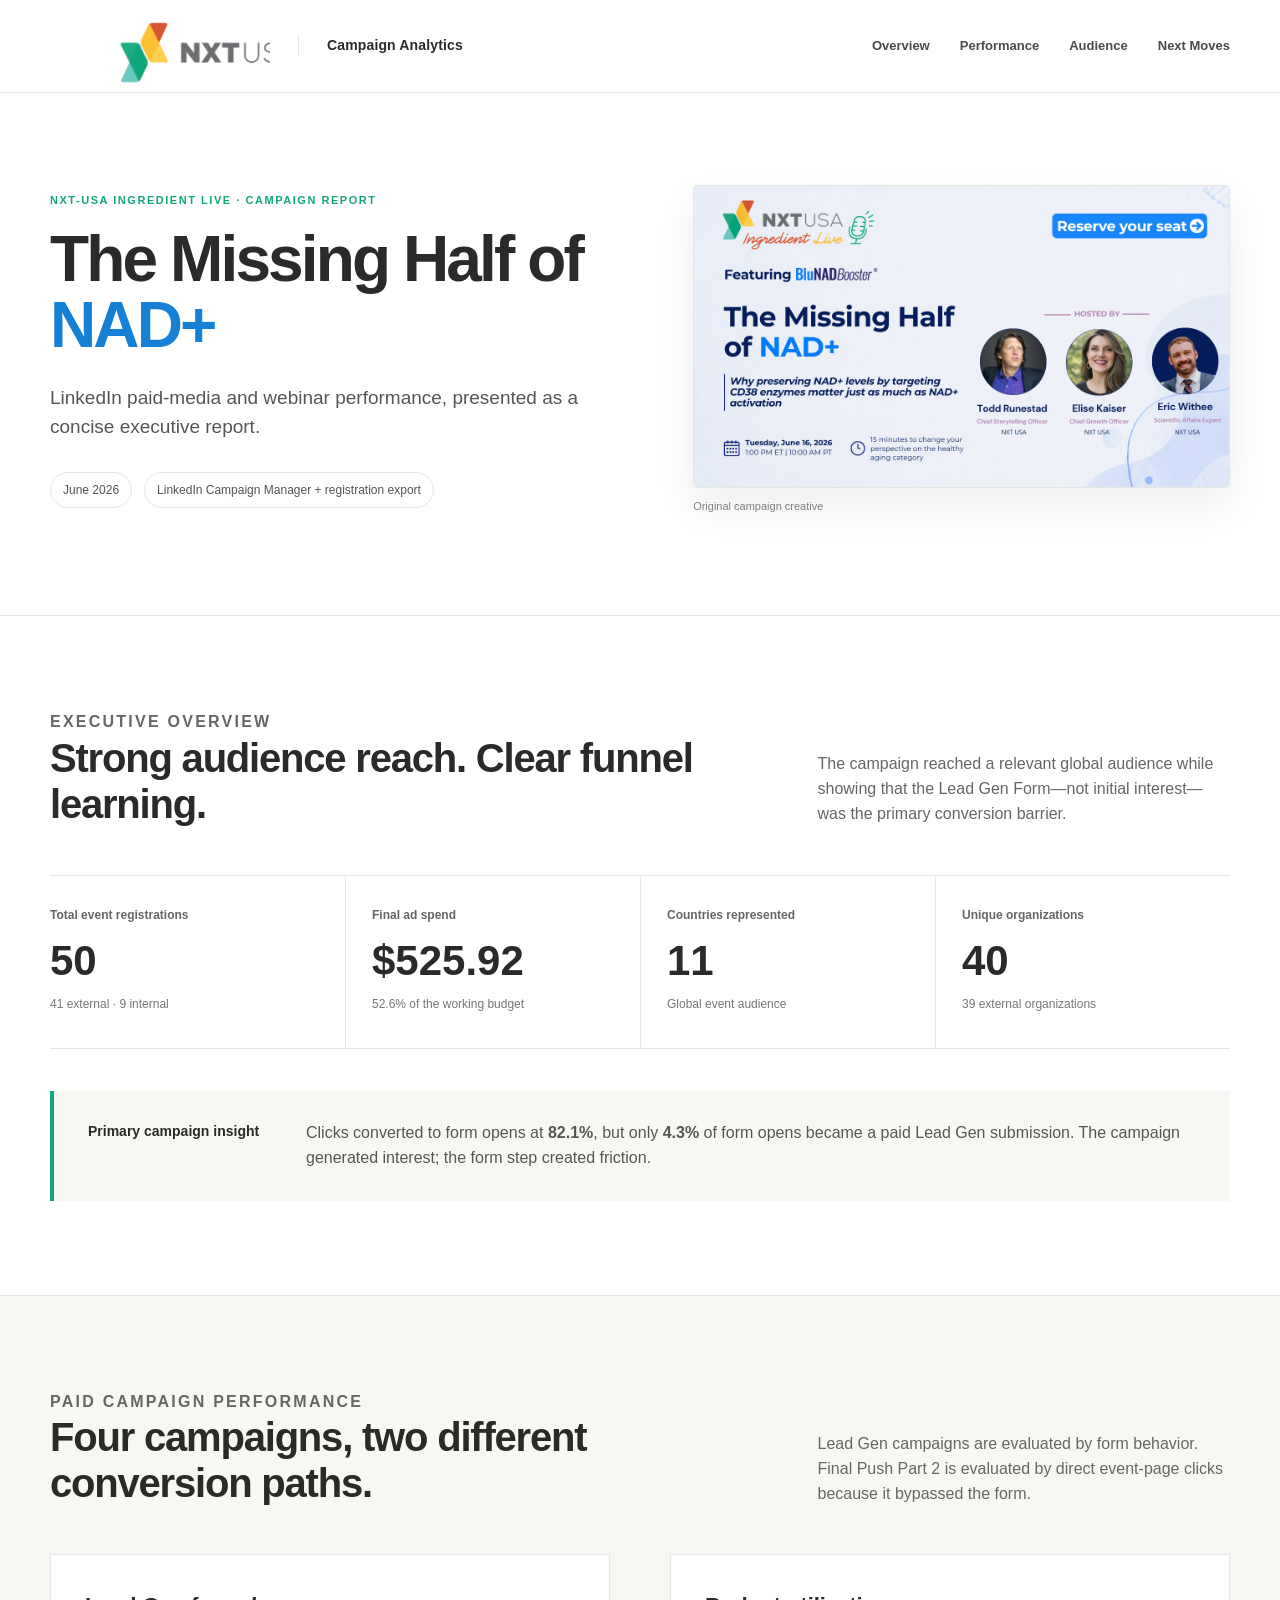
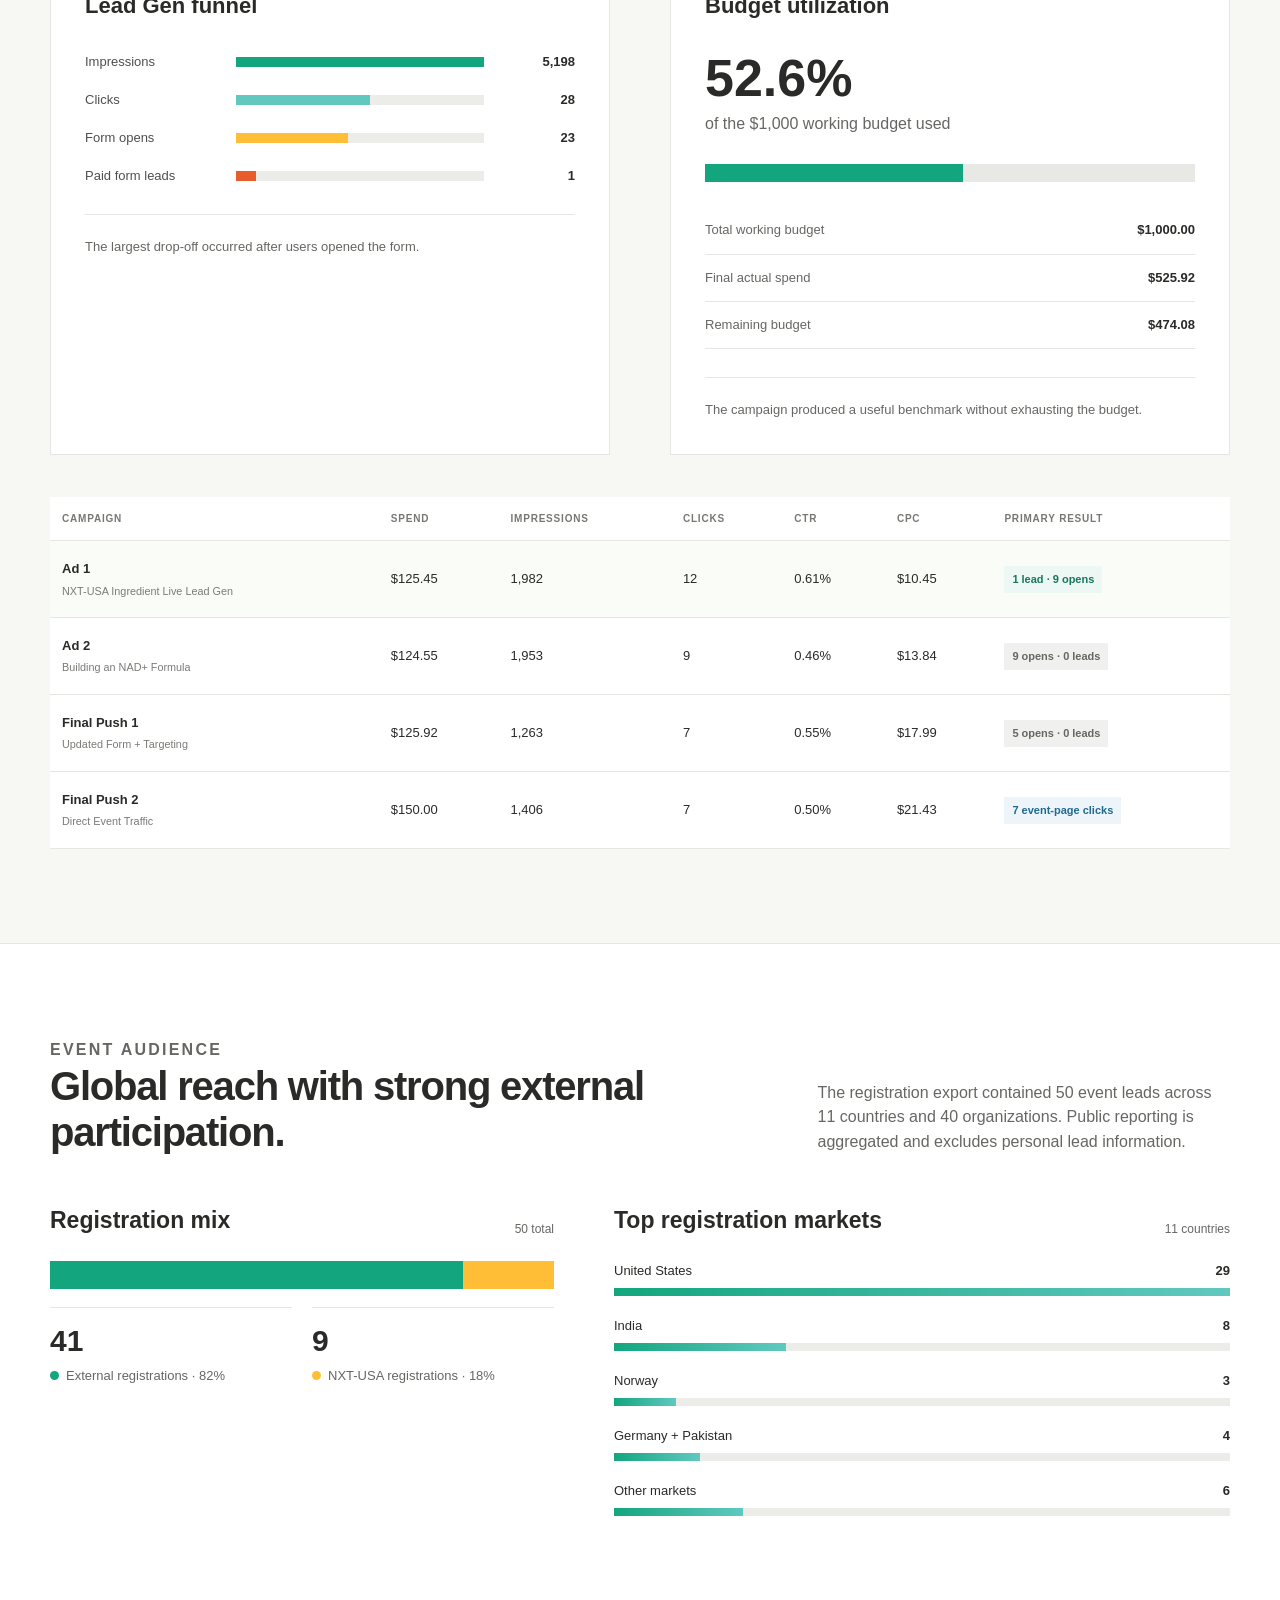
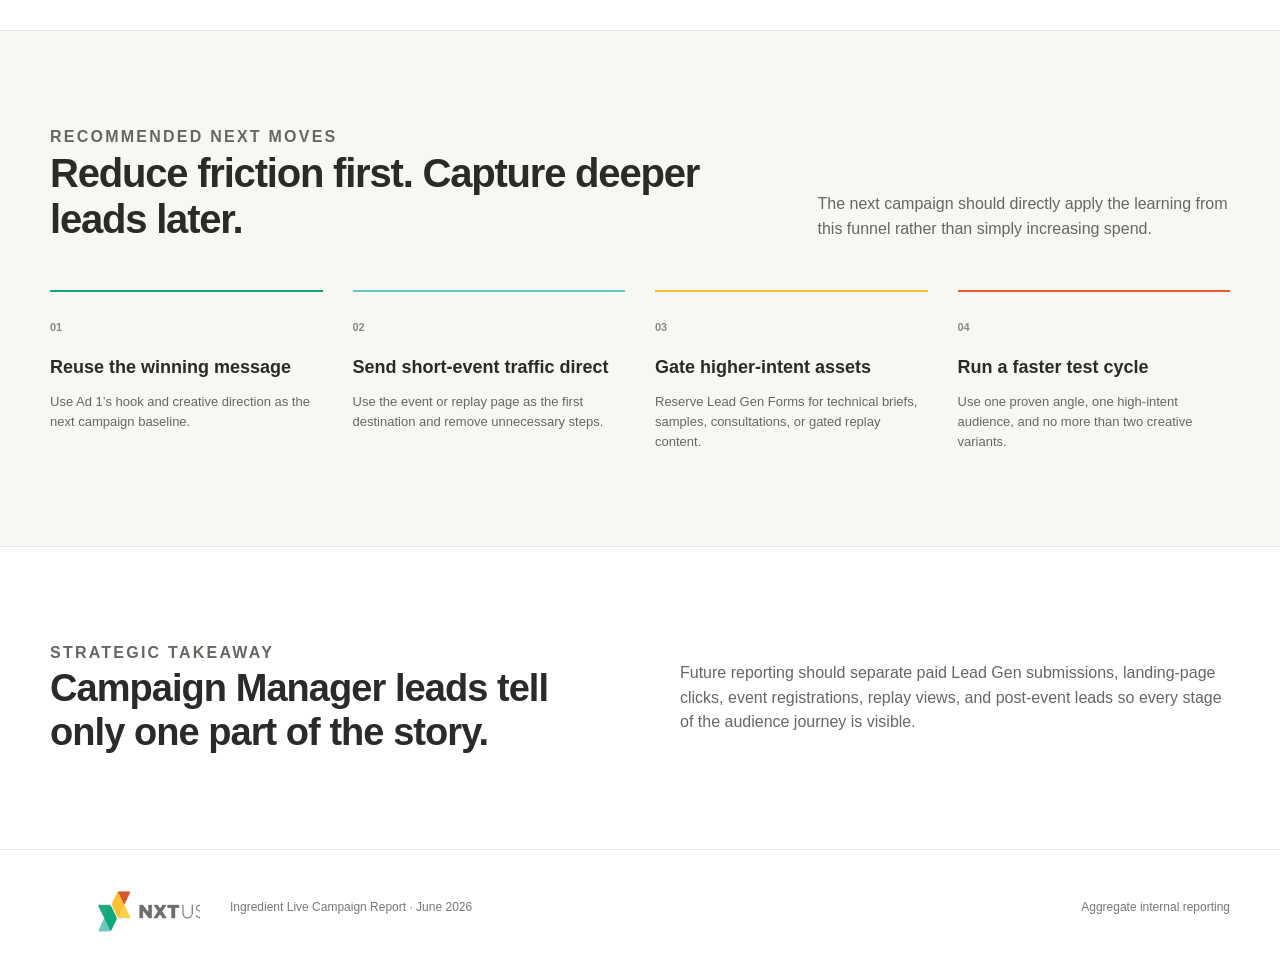
==== commit 4c77352c: "Fix dashboard readability and registration reporting" ====
--- a/index.html
+++ b/index.html
@@ -1,187 +1,666 @@
 <!doctype html>
 <html lang="en">
 <head>
-  <meta charset="utf-8" />
-  <meta name="viewport" content="width=device-width, initial-scale=1" />
-  <meta name="description" content="NXT-USA Ingredient Live campaign performance report." />
-  <title>NXT-USA Analytics | Ingredient Live</title>
-  <link rel="preconnect" href="https://fonts.googleapis.com">
-  <link rel="preconnect" href="https://fonts.gstatic.com" crossorigin>
-  <link href="https://fonts.googleapis.com/css2?family=Inter:wght@400;500;600;700&family=Montserrat:wght@500;600;700&display=swap" rel="stylesheet">
-  <link rel="stylesheet" href="styles.css" />
+<meta charset="utf-8">
+<meta name="viewport" content="width=device-width,initial-scale=1">
+<meta name="description" content="NXT-USA Ingredient Live campaign analytics report.">
+<title>NXT-USA Campaign Analytics</title>
+<style>
+:root {
+  --text:#2a2a28;
+  --muted:#666763;
+  --line:#e6e7e2;
+  --surface:#f7f8f4;
+  --green:#13a67e;
+  --teal:#61c8c0;
+  --yellow:#ffbe35;
+  --orange:#e85b2d;
+  --blue:#1680d5;
+  --max:1180px;
+}
+* { box-sizing:border-box; }
+html { scroll-behavior:smooth; }
+body {
+  margin:0;
+  font-family:-apple-system,BlinkMacSystemFont,"Segoe UI",Arial,sans-serif;
+  color:var(--text);
+  background:#fff;
+  line-height:1.55;
+}
+img { max-width:100%; }
+.container { width:min(var(--max),calc(100% - 48px)); margin:auto; }
+header {
+  border-bottom:1px solid var(--line);
+  background:#fff;
+}
+.header-row {
+  min-height:92px;
+  display:flex;
+  align-items:center;
+  gap:28px;
+}
+.logo {
+  width:220px;
+  height:auto;
+  display:block;
+}
+.site-label {
+  border-left:1px solid var(--line);
+  padding-left:28px;
+  font-size:14px;
+  font-weight:650;
+  letter-spacing:.01em;
+}
+nav {
+  margin-left:auto;
+  display:flex;
+  gap:30px;
+}
+nav a {
+  color:#4b4c49;
+  text-decoration:none;
+  font-size:13px;
+  font-weight:650;
+}
+nav a:hover { color:var(--green); }
+
+.hero {
+  padding:92px 0 100px;
+}
+.hero-grid {
+  display:grid;
+  grid-template-columns:1fr .95fr;
+  gap:78px;
+  align-items:center;
+}
+.eyebrow {
+  color:var(--green);
+  text-transform:uppercase;
+  letter-spacing:.14em;
+  font-size:11px;
+  font-weight:800;
+  margin:0 0 18px;
+}
+h1,h2,h3 { margin-top:0; }
+h1 {
+  font-size:64px;
+  line-height:1.03;
+  letter-spacing:-.045em;
+  font-weight:650;
+  margin-bottom:24px;
+}
+h1 .accent { color:var(--blue); }
+.hero-copy {
+  color:#555653;
+  font-size:19px;
+  max-width:610px;
+  margin:0 0 30px;
+}
+.meta {
+  display:flex;
+  gap:12px;
+  flex-wrap:wrap;
+}
+.meta span {
+  border:1px solid var(--line);
+  padding:8px 12px;
+  border-radius:999px;
+  color:#545551;
+  font-size:12px;
+}
+.banner {
+  margin:0;
+}
+.banner img {
+  display:block;
+  width:100%;
+  border:1px solid var(--line);
+  border-radius:4px;
+  box-shadow:0 18px 45px rgba(30,30,25,.08);
+}
+.banner figcaption {
+  margin-top:10px;
+  color:#80817d;
+  font-size:11px;
+}
+
+section {
+  padding:94px 0;
+  border-top:1px solid var(--line);
+}
+.section-intro {
+  display:grid;
+  grid-template-columns:1.25fr .75fr;
+  gap:80px;
+  align-items:end;
+  margin-bottom:48px;
+}
+.section-intro h2 {
+  font-size:40px;
+  line-height:1.15;
+  letter-spacing:-.03em;
+  font-weight:620;
+  margin-bottom:0;
+}
+.section-intro p {
+  color:var(--muted);
+  margin:0;
+  font-size:16px;
+}
+
+.metrics {
+  display:grid;
+  grid-template-columns:repeat(4,1fr);
+  border-top:1px solid var(--line);
+  border-bottom:1px solid var(--line);
+}
+.metric {
+  padding:30px 26px 32px 0;
+  min-height:160px;
+}
+.metric + .metric {
+  border-left:1px solid var(--line);
+  padding-left:26px;
+}
+.metric-label {
+  display:block;
+  color:var(--muted);
+  font-size:12px;
+  font-weight:700;
+  margin-bottom:16px;
+}
+.metric strong {
+  display:block;
+  font-size:42px;
+  line-height:1;
+  font-weight:650;
+  margin-bottom:9px;
+}
+.metric small {
+  color:#777874;
+  font-size:12px;
+}
+
+.callout {
+  margin-top:42px;
+  padding:30px 34px;
+  background:var(--surface);
+  border-left:4px solid var(--green);
+  display:grid;
+  grid-template-columns:190px 1fr;
+  gap:28px;
+}
+.callout strong {
+  font-size:14px;
+}
+.callout p {
+  margin:0;
+  color:#565753;
+}
+
+.soft { background:var(--surface); }
+.performance-grid {
+  display:grid;
+  grid-template-columns:1fr 1fr;
+  gap:60px;
+}
+.clean-block {
+  background:#fff;
+  border:1px solid var(--line);
+  padding:34px;
+}
+.clean-block h3 {
+  font-size:22px;
+  margin-bottom:28px;
+  font-weight:650;
+}
+.step {
+  display:grid;
+  grid-template-columns:135px 1fr 75px;
+  gap:16px;
+  align-items:center;
+  margin:18px 0;
+}
+.step-label {
+  font-size:13px;
+  color:#4f504d;
+}
+.track {
+  height:10px;
+  background:#ecece8;
+  overflow:hidden;
+}
+.fill {
+  height:100%;
+  width:var(--width);
+  background:var(--green);
+}
+.step:nth-of-type(2) .fill { background:var(--teal); }
+.step:nth-of-type(3) .fill { background:var(--yellow); }
+.step:nth-of-type(4) .fill { background:var(--orange); }
+.step-value {
+  text-align:right;
+  font-weight:700;
+  font-size:13px;
+}
+.block-note {
+  color:var(--muted);
+  font-size:13px;
+  margin:28px 0 0;
+  padding-top:22px;
+  border-top:1px solid var(--line);
+}
+
+.budget-big {
+  font-size:52px;
+  line-height:1;
+  font-weight:650;
+  margin-bottom:8px;
+}
+.budget-sub { color:var(--muted); margin-bottom:28px; }
+.budget-bar {
+  height:18px;
+  display:flex;
+  background:#e8e8e4;
+  margin-bottom:25px;
+}
+.budget-used { width:52.6%; background:var(--green); }
+.budget-list div {
+  display:flex;
+  justify-content:space-between;
+  border-bottom:1px solid var(--line);
+  padding:13px 0;
+  font-size:13px;
+}
+.budget-list span { color:var(--muted); }
+
+.table-wrap { overflow-x:auto; }
+table {
+  width:100%;
+  border-collapse:collapse;
+  min-width:850px;
+  background:#fff;
+}
+th {
+  text-align:left;
+  color:#777874;
+  font-size:10px;
+  text-transform:uppercase;
+  letter-spacing:.08em;
+  font-weight:800;
+  padding:14px 12px;
+  border-bottom:1px solid var(--line);
+}
+td {
+  padding:18px 12px;
+  border-bottom:1px solid var(--line);
+  font-size:13px;
+}
+td small {
+  display:block;
+  color:#7a7b77;
+  margin-top:3px;
+}
+.highlight-row { background:#fafcf8; }
+.status {
+  display:inline-block;
+  padding:5px 8px;
+  background:#edf7f3;
+  color:#18775d;
+  font-size:11px;
+  font-weight:700;
+}
+.status.neutral { background:#f0f1ee; color:#666763; }
+.status.blue { background:#edf5fb; color:#21698f; }
+
+.audience-grid {
+  display:grid;
+  grid-template-columns:.9fr 1.1fr;
+  gap:60px;
+}
+.split-title {
+  display:flex;
+  justify-content:space-between;
+  align-items:flex-end;
+  margin-bottom:22px;
+}
+.split-title strong {
+  font-size:23px;
+}
+.split-title span {
+  color:var(--muted);
+  font-size:12px;
+}
+.split-bar {
+  height:28px;
+  display:flex;
+  overflow:hidden;
+  margin-bottom:18px;
+}
+.external-segment {
+  width:82%;
+  background:var(--green);
+}
+.internal-segment {
+  width:18%;
+  background:var(--yellow);
+}
+.split-labels {
+  display:grid;
+  grid-template-columns:1fr 1fr;
+  gap:20px;
+}
+.split-label {
+  border-top:1px solid var(--line);
+  padding-top:18px;
+}
+.split-label b {
+  display:block;
+  font-size:30px;
+  line-height:1;
+  margin-bottom:7px;
+}
+.split-label span {
+  color:var(--muted);
+  font-size:13px;
+}
+.dot {
+  display:inline-block;
+  width:9px;
+  height:9px;
+  margin-right:7px;
+  border-radius:50%;
+  background:var(--green);
+}
+.dot.yellow { background:var(--yellow); }
+
+.country {
+  margin-bottom:20px;
+}
+.country-head {
+  display:flex;
+  justify-content:space-between;
+  font-size:13px;
+  margin-bottom:7px;
+}
+.country-track {
+  height:8px;
+  background:#ecece8;
+}
+.country-fill {
+  height:100%;
+  width:var(--width);
+  background:linear-gradient(90deg,var(--green),var(--teal));
+}
+
+.recommendations {
+  display:grid;
+  grid-template-columns:repeat(4,1fr);
+  gap:30px;
+}
+.recommendation {
+  border-top:2px solid var(--green);
+  padding-top:22px;
+}
+.recommendation:nth-child(2) { border-top-color:var(--teal); }
+.recommendation:nth-child(3) { border-top-color:var(--yellow); }
+.recommendation:nth-child(4) { border-top-color:var(--orange); }
+.recommendation .num {
+  color:#898a86;
+  font-size:11px;
+  font-weight:800;
+}
+.recommendation h3 {
+  font-size:18px;
+  margin:15px 0 10px;
+}
+.recommendation p {
+  margin:0;
+  color:var(--muted);
+  font-size:13px;
+}
+
+.closing {
+  display:grid;
+  grid-template-columns:1fr 1fr;
+  gap:80px;
+  align-items:center;
+}
+.closing h2 {
+  font-size:38px;
+  line-height:1.17;
+  letter-spacing:-.025em;
+  margin:0;
+}
+.closing p {
+  margin:0;
+  color:var(--muted);
+  font-size:16px;
+}
+
+footer {
+  border-top:1px solid var(--line);
+  padding:30px 0;
+}
+.footer-row {
+  display:flex;
+  align-items:center;
+  gap:30px;
+  color:#777874;
+  font-size:12px;
+}
+.footer-row img { width:150px; }
+.footer-row span:last-child { margin-left:auto; }
+
+@media(max-width:900px) {
+  nav { display:none; }
+  .hero-grid,.section-intro,.performance-grid,.audience-grid,.closing { grid-template-columns:1fr; }
+  .hero-grid,.performance-grid,.audience-grid { gap:42px; }
+  .section-intro { gap:18px; }
+  .metrics { grid-template-columns:repeat(2,1fr); }
+  .metric:nth-child(3) { border-left:0; }
+  .recommendations { grid-template-columns:repeat(2,1fr); }
+  h1 { font-size:52px; }
+}
+@media(max-width:600px) {
+  .container { width:min(var(--max),calc(100% - 30px)); }
+  .header-row { min-height:74px; }
+  .logo { width:170px; }
+  .site-label { display:none; }
+  .hero { padding:66px 0 72px; }
+  h1 { font-size:42px; }
+  .hero-copy { font-size:17px; }
+  section { padding:70px 0; }
+  .section-intro h2,.closing h2 { font-size:31px; }
+  .metrics,.recommendations { grid-template-columns:1fr; }
+  .metric + .metric { border-left:0; border-top:1px solid var(--line); padding-left:0; }
+  .callout { grid-template-columns:1fr; }
+  .step { grid-template-columns:105px 1fr 55px; }
+  .footer-row { flex-direction:column; align-items:flex-start; }
+  .footer-row span:last-child { margin-left:0; }
+}
+</style>
 </head>
 <body>
-  <header class="site-header">
-    <div class="wrap header-inner">
-      <a class="brand" href="#top" aria-label="NXT-USA campaign analytics">
-        <img src="assets/nxt-usa-logo-clean.png" alt="NXT-USA">
-      </a>
-      <div class="header-title">Campaign Analytics</div>
-      <nav aria-label="Dashboard navigation">
-        <a href="#overview">Overview</a>
-        <a href="#performance">Performance</a>
-        <a href="#audience">Audience</a>
-        <a href="#recommendations">Next Moves</a>
-      </nav>
+<header>
+  <div class="container header-row">
+    <a href="#top"><img class="logo" src="[data-uri]" alt="NXT-USA"></a>
+    <div class="site-label">Campaign Analytics</div>
+    <nav>
+      <a href="#overview">Overview</a>
+      <a href="#performance">Performance</a>
+      <a href="#audience">Audience</a>
+      <a href="#next">Next Moves</a>
+    </nav>
+  </div>
+</header>
+
+<main id="top">
+  <div class="hero">
+    <div class="container hero-grid">
+      <div>
+        <p class="eyebrow">NXT-USA Ingredient Live · Campaign Report</p>
+        <h1>The Missing Half of <span class="accent">NAD+</span></h1>
+        <p class="hero-copy">LinkedIn paid-media and webinar performance, presented as a concise executive report.</p>
+        <div class="meta">
+          <span>June 2026</span>
+          <span>LinkedIn Campaign Manager + registration export</span>
+        </div>
+      </div>
+      <figure class="banner">
+        <img src="[data-uri]" alt="The Missing Half of NAD+ event banner">
+        <figcaption>Original campaign creative</figcaption>
+      </figure>
     </div>
-  </header>
-
-  <main id="top">
-    <section class="hero">
-      <div class="contour contour-one"></div>
-      <div class="wrap hero-grid">
-        <div class="hero-copy-block">
-          <p class="kicker">NXT-USA Ingredient Live · Campaign Report</p>
-          <h1>The Missing Half of <span>NAD+</span></h1>
-          <p class="hero-copy">A concise view of LinkedIn paid media, webinar registrations, audience reach, and the campaign lessons worth carrying forward.</p>
-          <div class="hero-meta">
-            <span>June 2026</span>
-            <span>LinkedIn Campaign Manager + event registration export</span>
+  </div>
+
+  <section id="overview">
+    <div class="container">
+      <div class="section-intro">
+        <div>
+          <p class="eyebrow">Executive overview</p>
+          <h2>Strong audience reach. Clear funnel learning.</h2>
+        </div>
+        <p>The campaign reached a relevant global audience while showing that the Lead Gen Form—not initial interest—was the primary conversion barrier.</p>
+      </div>
+
+      <div class="metrics">
+        <div class="metric"><span class="metric-label">Total event registrations</span><strong>50</strong><small>41 external · 9 internal</small></div>
+        <div class="metric"><span class="metric-label">Final ad spend</span><strong>$525.92</strong><small>52.6% of the working budget</small></div>
+        <div class="metric"><span class="metric-label">Countries represented</span><strong>11</strong><small>Global event audience</small></div>
+        <div class="metric"><span class="metric-label">Unique organizations</span><strong>40</strong><small>39 external organizations</small></div>
+      </div>
+
+      <div class="callout">
+        <strong>Primary campaign insight</strong>
+        <p>Clicks converted to form opens at <b>82.1%</b>, but only <b>4.3%</b> of form opens became a paid Lead Gen submission. The campaign generated interest; the form step created friction.</p>
+      </div>
+    </div>
+  </section>
+
+  <section id="performance" class="soft">
+    <div class="container">
+      <div class="section-intro">
+        <div>
+          <p class="eyebrow">Paid campaign performance</p>
+          <h2>Four campaigns, two different conversion paths.</h2>
+        </div>
+        <p>Lead Gen campaigns are evaluated by form behavior. Final Push Part 2 is evaluated by direct event-page clicks because it bypassed the form.</p>
+      </div>
+
+      <div class="performance-grid">
+        <div class="clean-block">
+          <h3>Lead Gen funnel</h3>
+          <div class="step"><span class="step-label">Impressions</span><div class="track"><div class="fill" style="--width:100%"></div></div><span class="step-value">5,198</span></div>
+          <div class="step"><span class="step-label">Clicks</span><div class="track"><div class="fill" style="--width:54%"></div></div><span class="step-value">28</span></div>
+          <div class="step"><span class="step-label">Form opens</span><div class="track"><div class="fill" style="--width:45%"></div></div><span class="step-value">23</span></div>
+          <div class="step"><span class="step-label">Paid form leads</span><div class="track"><div class="fill" style="--width:8%"></div></div><span class="step-value">1</span></div>
+          <p class="block-note">The largest drop-off occurred after users opened the form.</p>
+        </div>
+
+        <div class="clean-block">
+          <h3>Budget utilization</h3>
+          <div class="budget-big">52.6%</div>
+          <div class="budget-sub">of the $1,000 working budget used</div>
+          <div class="budget-bar"><div class="budget-used"></div></div>
+          <div class="budget-list">
+            <div><span>Total working budget</span><strong>$1,000.00</strong></div>
+            <div><span>Final actual spend</span><strong>$525.92</strong></div>
+            <div><span>Remaining budget</span><strong>$474.08</strong></div>
           </div>
-        </div>
-        <figure class="event-card">
-          <img src="assets/event-banner.png" alt="The Missing Half of NAD+ event banner">
-          <figcaption>Original campaign creative</figcaption>
-        </figure>
-      </div>
-    </section>
-
-    <section id="overview" class="section wrap">
-      <div class="section-heading">
+          <p class="block-note">The campaign produced a useful benchmark without exhausting the budget.</p>
+        </div>
+      </div>
+
+      <div style="height:42px"></div>
+
+      <div class="table-wrap">
+        <table>
+          <thead><tr><th>Campaign</th><th>Spend</th><th>Impressions</th><th>Clicks</th><th>CTR</th><th>CPC</th><th>Primary result</th></tr></thead>
+          <tbody>
+            <tr class="highlight-row"><td><strong>Ad 1</strong><small>NXT-USA Ingredient Live Lead Gen</small></td><td>$125.45</td><td>1,982</td><td>12</td><td>0.61%</td><td>$10.45</td><td><span class="status">1 lead · 9 opens</span></td></tr>
+            <tr><td><strong>Ad 2</strong><small>Building an NAD+ Formula</small></td><td>$124.55</td><td>1,953</td><td>9</td><td>0.46%</td><td>$13.84</td><td><span class="status neutral">9 opens · 0 leads</span></td></tr>
+            <tr><td><strong>Final Push 1</strong><small>Updated Form + Targeting</small></td><td>$125.92</td><td>1,263</td><td>7</td><td>0.55%</td><td>$17.99</td><td><span class="status neutral">5 opens · 0 leads</span></td></tr>
+            <tr><td><strong>Final Push 2</strong><small>Direct Event Traffic</small></td><td>$150.00</td><td>1,406</td><td>7</td><td>0.50%</td><td>$21.43</td><td><span class="status blue">7 event-page clicks</span></td></tr>
+          </tbody>
+        </table>
+      </div>
+    </div>
+  </section>
+
+  <section id="audience">
+    <div class="container">
+      <div class="section-intro">
         <div>
-          <p class="kicker">Executive overview</p>
-          <h2>Strong audience reach. Clear funnel learning.</h2>
-        </div>
-        <p>The campaign attracted a relevant global audience while showing that the Lead Gen Form—not initial interest—was the primary conversion barrier.</p>
-      </div>
-
-      <div class="kpi-grid">
-        <article class="kpi"><span>Total event registrations</span><strong>50</strong><small>41 external · 9 internal</small></article>
-        <article class="kpi"><span>Final ad spend</span><strong>$525.92</strong><small>52.6% of $1,000 budget</small></article>
-        <article class="kpi"><span>Countries represented</span><strong>11</strong><small>Global event audience</small></article>
-        <article class="kpi"><span>Unique organizations</span><strong>40</strong><small>39 external organizations</small></article>
-      </div>
-
-      <article class="insight">
-        <div class="insight-mark">↘</div>
+          <p class="eyebrow">Event audience</p>
+          <h2>Global reach with strong external participation.</h2>
+        </div>
+        <p>The registration export contained 50 event leads across 11 countries and 40 organizations. Public reporting is aggregated and excludes personal lead information.</p>
+      </div>
+
+      <div class="audience-grid">
         <div>
-          <p class="kicker">Primary campaign insight</p>
-          <p>Clicks converted to form opens at <strong>82.1%</strong>, but only <strong>4.3%</strong> of form opens became a paid Lead Gen submission. Interest was present; the form step created friction.</p>
-        </div>
-      </article>
-    </section>
-
-    <section id="performance" class="section soft-section">
-      <div class="wrap">
-        <div class="section-heading">
-          <div><p class="kicker">Paid campaign performance</p><h2>Four campaigns, two different paths.</h2></div>
-          <p>Lead Gen campaigns are evaluated by form behavior. Final Push Part 2 is evaluated by direct event-page clicks because it bypassed the form.</p>
-        </div>
-
-        <div class="two-col">
-          <article class="panel">
-            <div class="panel-head">
-              <div><span>Lead Gen funnel</span><h3>Where the drop-off happened</h3></div>
-              <span class="tag">3 campaigns</span>
+          <div class="split-title"><strong>Registration mix</strong><span>50 total</span></div>
+          <div class="split-bar" aria-label="82 percent external and 18 percent internal">
+            <div class="external-segment"></div>
+            <div class="internal-segment"></div>
+          </div>
+          <div class="split-labels">
+            <div class="split-label">
+              <b>41</b>
+              <span><i class="dot"></i>External registrations · 82%</span>
             </div>
-            <div class="funnel">
-              <div class="funnel-row"><div><span>Impressions</span><strong>5,198</strong></div><i style="--w:100%"></i></div>
-              <div class="funnel-row"><div><span>Clicks</span><strong>28</strong></div><i style="--w:54%"></i><small>0.5% of impressions</small></div>
-              <div class="funnel-row"><div><span>Form opens</span><strong>23</strong></div><i style="--w:45%"></i><small>82.1% of clicks</small></div>
-              <div class="funnel-row alert"><div><span>Paid form leads</span><strong>1</strong></div><i style="--w:8%"></i><small>4.3% of form opens</small></div>
+            <div class="split-label">
+              <b>9</b>
+              <span><i class="dot yellow"></i>NXT-USA registrations · 18%</span>
             </div>
-          </article>
-
-          <article class="panel">
-            <div class="panel-head">
-              <div><span>Budget efficiency</span><h3>Spend remained controlled</h3></div>
-              <span class="tag success">Complete</span>
-            </div>
-            <div class="budget-meter">
-              <div class="meter-copy"><strong>52.6%</strong><span>of budget used</span></div>
-              <div class="meter"><i></i></div>
-            </div>
-            <div class="budget-list">
-              <div><span>Total working budget</span><strong>$1,000.00</strong></div>
-              <div><span>Final actual spend</span><strong>$525.92</strong></div>
-              <div><span>Remaining budget</span><strong>$474.08</strong></div>
-            </div>
-            <p class="panel-note">The campaign generated useful learning without exhausting the available budget, leaving room for a refined follow-up test.</p>
-          </article>
-        </div>
-
-        <article class="panel campaign-panel">
-          <div class="panel-head"><div><span>Campaign comparison</span><h3>Performance by campaign</h3></div></div>
-          <div class="table-wrap">
-            <table>
-              <thead><tr><th>Campaign</th><th>Spend</th><th>Impressions</th><th>Clicks</th><th>CTR</th><th>CPC</th><th>Primary result</th></tr></thead>
-              <tbody>
-                <tr class="winner"><td><strong>Ad 1</strong><small>NXT-USA Ingredient Live Lead Gen</small></td><td>$125.45</td><td>1,982</td><td>12</td><td><b>0.61%</b></td><td>$10.45</td><td><span class="result">1 lead · 9 opens</span></td></tr>
-                <tr><td><strong>Ad 2</strong><small>Building an NAD+ Formula</small></td><td>$124.55</td><td>1,953</td><td>9</td><td>0.46%</td><td>$13.84</td><td><span class="result muted-result">9 opens · 0 leads</span></td></tr>
-                <tr><td><strong>Final Push 1</strong><small>Updated Form + Targeting</small></td><td>$125.92</td><td>1,263</td><td>7</td><td>0.55%</td><td>$17.99</td><td><span class="result muted-result">5 opens · 0 leads</span></td></tr>
-                <tr><td><strong>Final Push 2</strong><small>Direct Event Traffic</small></td><td>$150.00</td><td>1,406</td><td>7</td><td>0.50%</td><td>$21.43</td><td><span class="result direct">7 landing-page clicks</span></td></tr>
-              </tbody>
-            </table>
           </div>
-          <p class="winner-note"><strong>Winning creative baseline:</strong> Ad 1 delivered the highest CTR, the lowest CPC, nine form opens, and the only paid Campaign Manager lead.</p>
-        </article>
-      </div>
-    </section>
-
-    <section id="audience" class="section wrap">
-      <div class="section-heading">
-        <div><p class="kicker">Event audience</p><h2>Global reach with strong external participation.</h2></div>
-        <p>The registration export contained 50 event leads across 11 countries and 40 organizations. Public reporting is intentionally aggregated and excludes personal lead information.</p>
-      </div>
-      <div class="two-col audience-grid">
-        <article class="panel">
-          <div class="panel-head"><div><span>Registration mix</span><h3>External vs. internal</h3></div></div>
-          <div class="stacked"><i></i><b></b></div>
-          <div class="legend"><span><i class="external"></i><strong>41</strong> External</span><span><i class="internal"></i><strong>9</strong> NXT-USA</span></div>
-          <p class="panel-note"><strong>82%</strong> of registrations came from outside NXT-USA.</p>
-        </article>
-        <article class="panel">
-          <div class="panel-head"><div><span>Geographic distribution</span><h3>Top registration markets</h3></div></div>
-          <div class="country-bars">
-            <div><span>United States <b>29</b></span><i style="--w:100%"></i></div>
-            <div><span>India <b>8</b></span><i style="--w:28%"></i></div>
-            <div><span>Norway <b>3</b></span><i style="--w:10%"></i></div>
-            <div><span>Germany + Pakistan <b>4</b></span><i style="--w:14%"></i></div>
-            <div><span>Other markets <b>6</b></span><i style="--w:21%"></i></div>
-          </div>
-        </article>
-      </div>
-    </section>
-
-    <section id="recommendations" class="section recommendations">
-      <div class="contour contour-two"></div>
-      <div class="wrap">
-        <div class="section-heading">
-          <div><p class="kicker">Recommended next moves</p><h2>Reduce friction first. Capture deeper leads later.</h2></div>
-          <p>The strongest next campaign is not simply a larger version of this one. It should apply the funnel learning directly.</p>
-        </div>
-        <div class="recommend-grid">
-          <article><span>01</span><h3>Reuse the winning message</h3><p>Start with Ad 1’s hook and creative direction as the baseline rather than reopening the test from scratch.</p></article>
-          <article><span>02</span><h3>Send short-event traffic direct</h3><p>Use the LinkedIn Event page or replay page as the first destination and remove unnecessary registration steps.</p></article>
-          <article><span>03</span><h3>Gate higher-intent assets</h3><p>Reserve Lead Gen Forms for technical briefs, formulation guides, sample requests, consultations, or gated replay assets.</p></article>
-          <article><span>04</span><h3>Run a faster test cycle</h3><p>Use one proven angle, one high-intent audience, and no more than two creative variants in the first round.</p></article>
-        </div>
-      </div>
-    </section>
-
-    <section class="section wrap closing">
-      <div><p class="kicker">Strategic takeaway</p><h2>Campaign Manager leads tell only one part of the story.</h2></div>
+        </div>
+
+        <div>
+          <div class="split-title"><strong>Top registration markets</strong><span>11 countries</span></div>
+          <div class="country"><div class="country-head"><span>United States</span><b>29</b></div><div class="country-track"><div class="country-fill" style="--width:100%"></div></div></div>
+          <div class="country"><div class="country-head"><span>India</span><b>8</b></div><div class="country-track"><div class="country-fill" style="--width:28%"></div></div></div>
+          <div class="country"><div class="country-head"><span>Norway</span><b>3</b></div><div class="country-track"><div class="country-fill" style="--width:10%"></div></div></div>
+          <div class="country"><div class="country-head"><span>Germany + Pakistan</span><b>4</b></div><div class="country-track"><div class="country-fill" style="--width:14%"></div></div></div>
+          <div class="country"><div class="country-head"><span>Other markets</span><b>6</b></div><div class="country-track"><div class="country-fill" style="--width:21%"></div></div></div>
+        </div>
+      </div>
+    </div>
+  </section>
+
+  <section id="next" class="soft">
+    <div class="container">
+      <div class="section-intro">
+        <div>
+          <p class="eyebrow">Recommended next moves</p>
+          <h2>Reduce friction first. Capture deeper leads later.</h2>
+        </div>
+        <p>The next campaign should directly apply the learning from this funnel rather than simply increasing spend.</p>
+      </div>
+      <div class="recommendations">
+        <article class="recommendation"><span class="num">01</span><h3>Reuse the winning message</h3><p>Use Ad 1’s hook and creative direction as the next campaign baseline.</p></article>
+        <article class="recommendation"><span class="num">02</span><h3>Send short-event traffic direct</h3><p>Use the event or replay page as the first destination and remove unnecessary steps.</p></article>
+        <article class="recommendation"><span class="num">03</span><h3>Gate higher-intent assets</h3><p>Reserve Lead Gen Forms for technical briefs, samples, consultations, or gated replay content.</p></article>
+        <article class="recommendation"><span class="num">04</span><h3>Run a faster test cycle</h3><p>Use one proven angle, one high-intent audience, and no more than two creative variants.</p></article>
+      </div>
+    </div>
+  </section>
+
+  <section>
+    <div class="container closing">
+      <div><p class="eyebrow">Strategic takeaway</p><h2>Campaign Manager leads tell only one part of the story.</h2></div>
       <p>Future reporting should separate paid Lead Gen submissions, landing-page clicks, event registrations, replay views, and post-event leads so every stage of the audience journey is visible.</p>
-    </section>
-  </main>
-
-  <footer>
-    <div class="wrap footer-inner">
-      <img src="assets/nxt-usa-logo-clean.png" alt="NXT-USA">
-      <span>Ingredient Live Campaign Report · June 2026</span>
-      <span>Aggregate internal reporting</span>
     </div>
-  </footer>
-  <script src="script.js"></script>
+  </section>
+</main>
+
+<footer>
+  <div class="container footer-row">
+    <img src="[data-uri]" alt="NXT-USA">
+    <span>Ingredient Live Campaign Report · June 2026</span>
+    <span>Aggregate internal reporting</span>
+  </div>
+</footer>
 </body>
 </html>
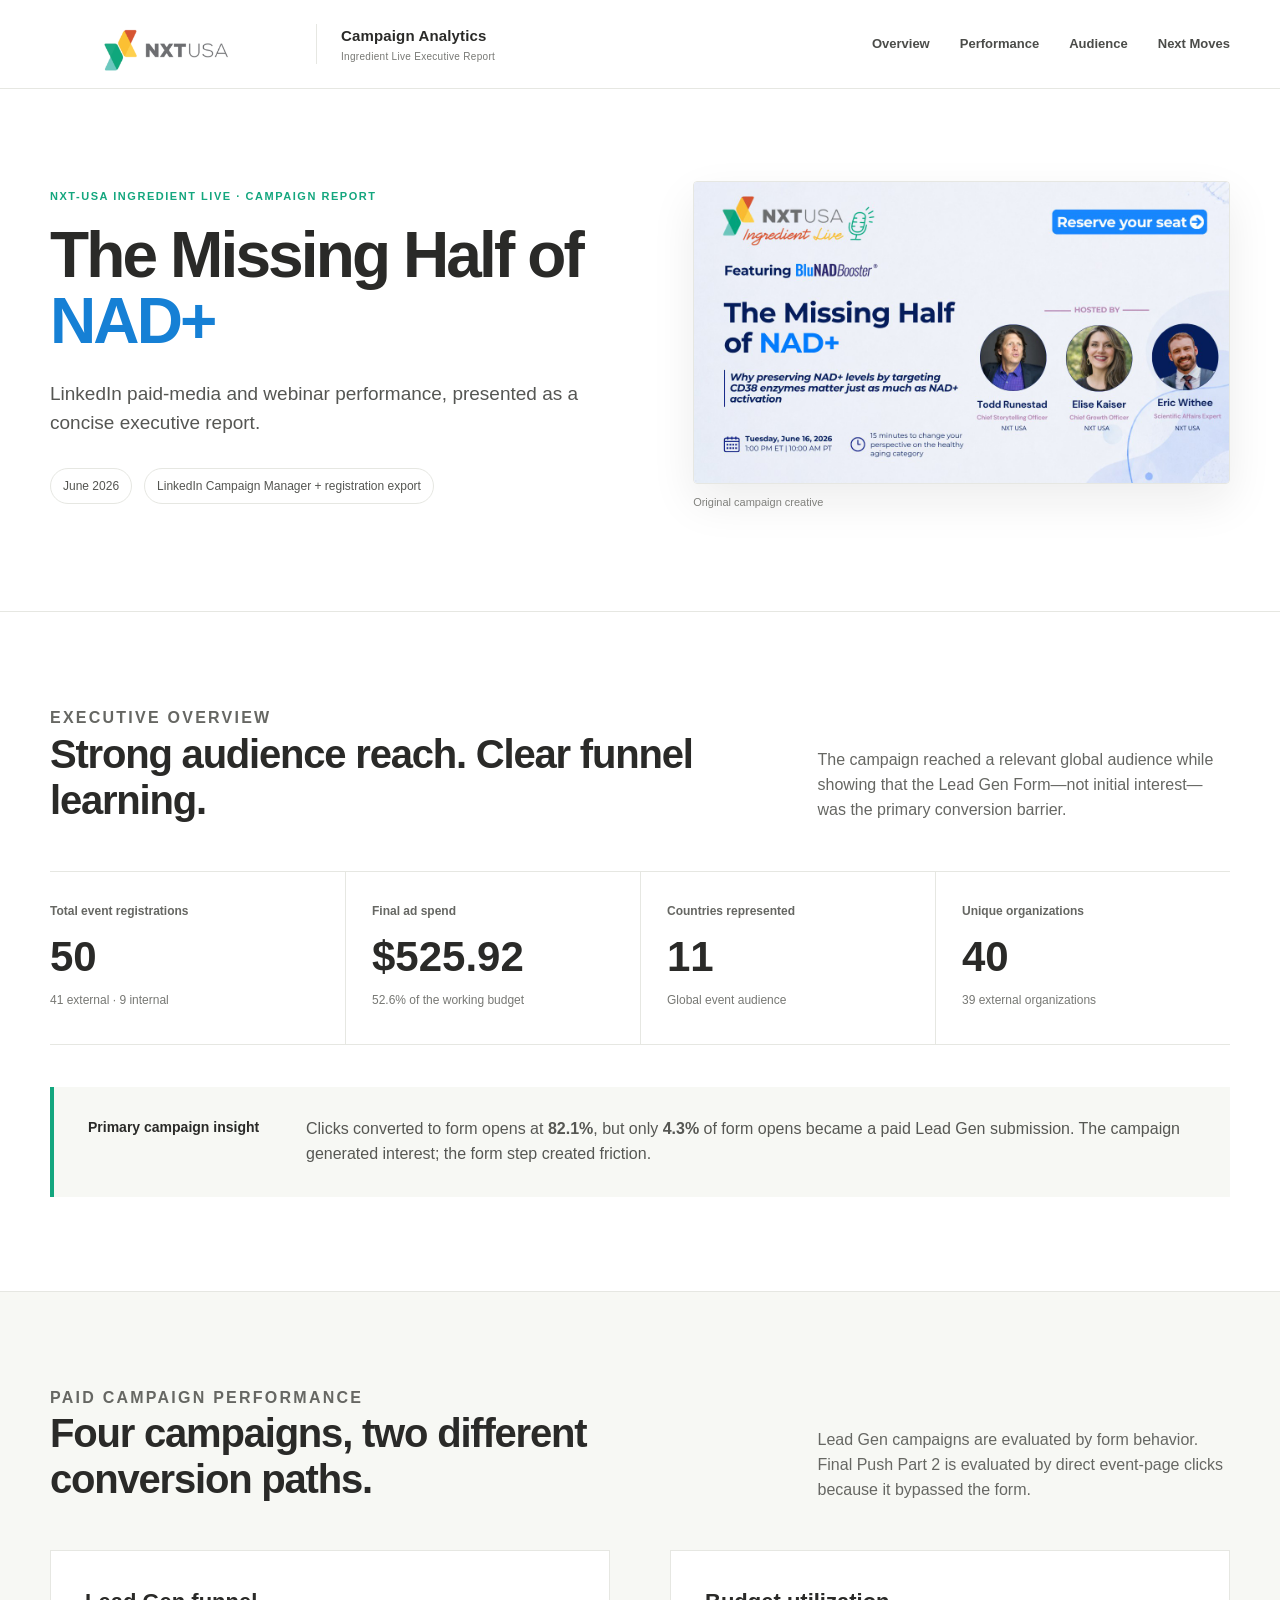
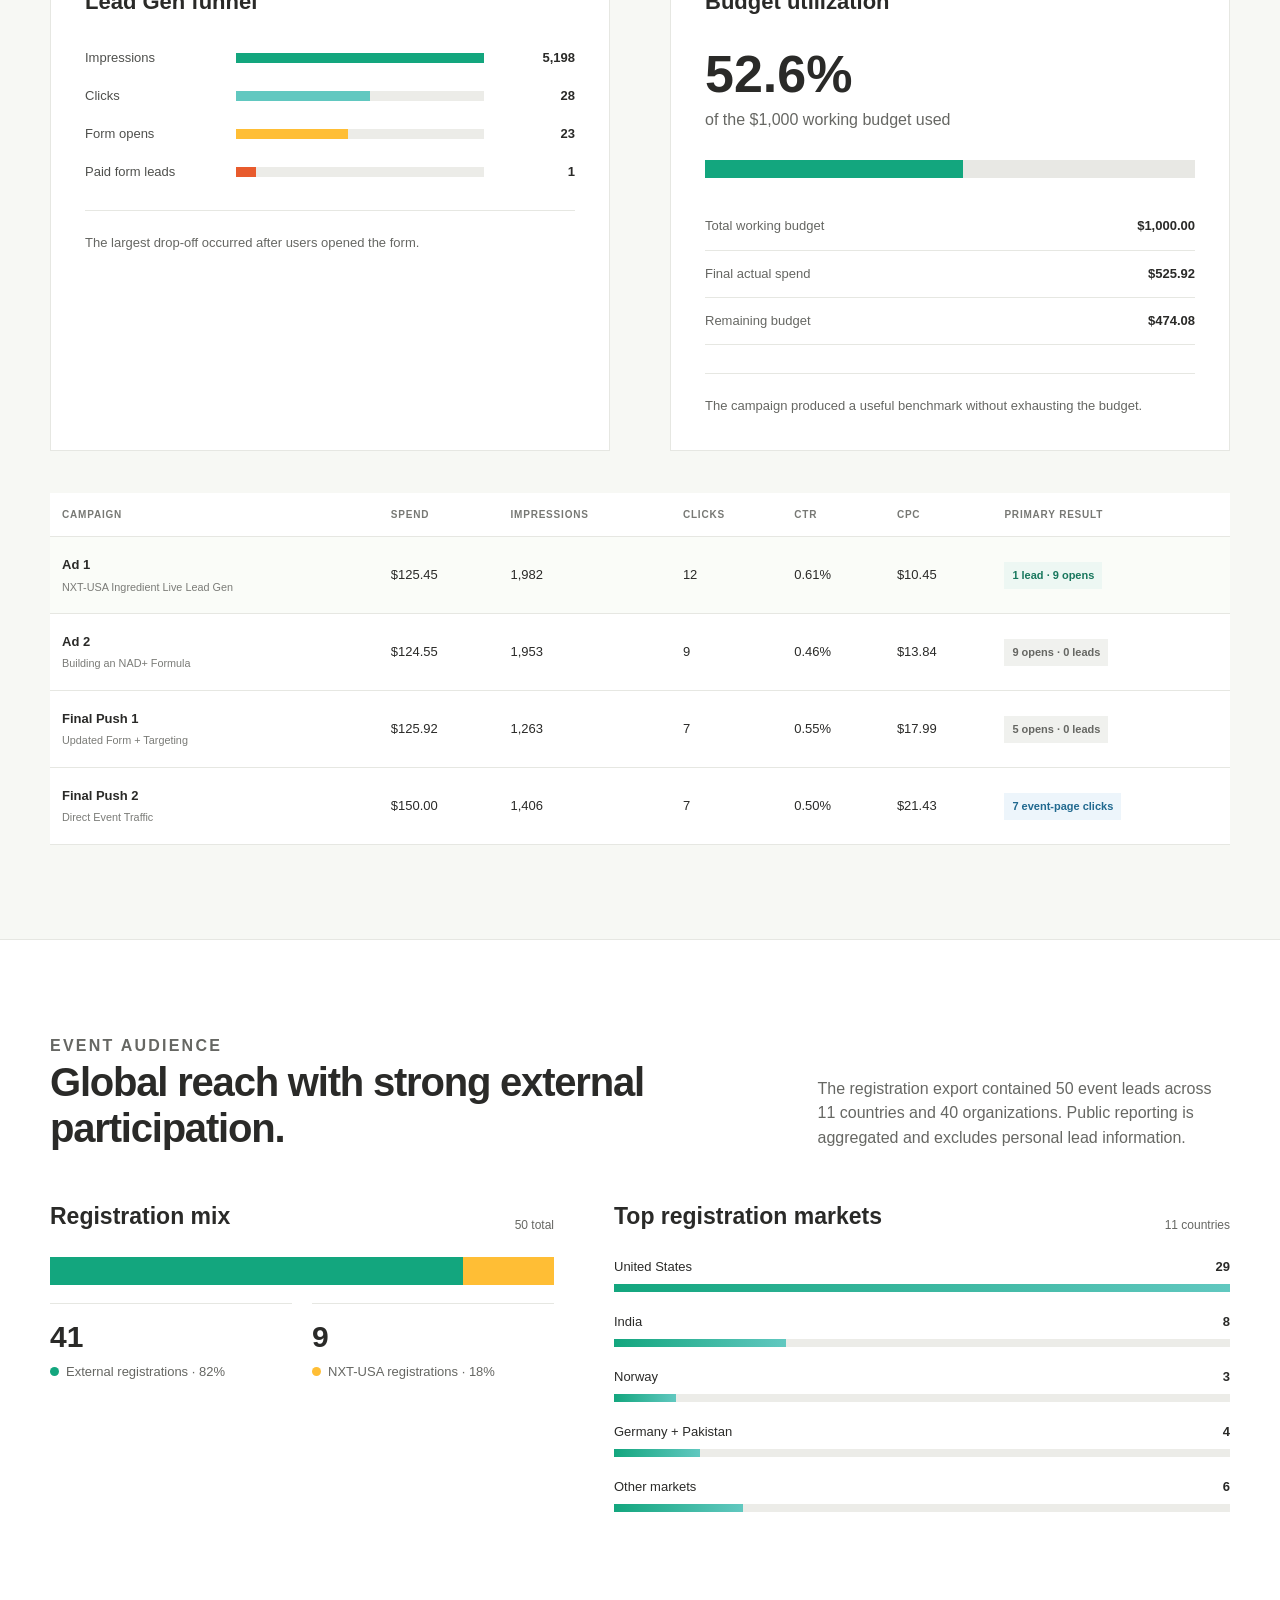
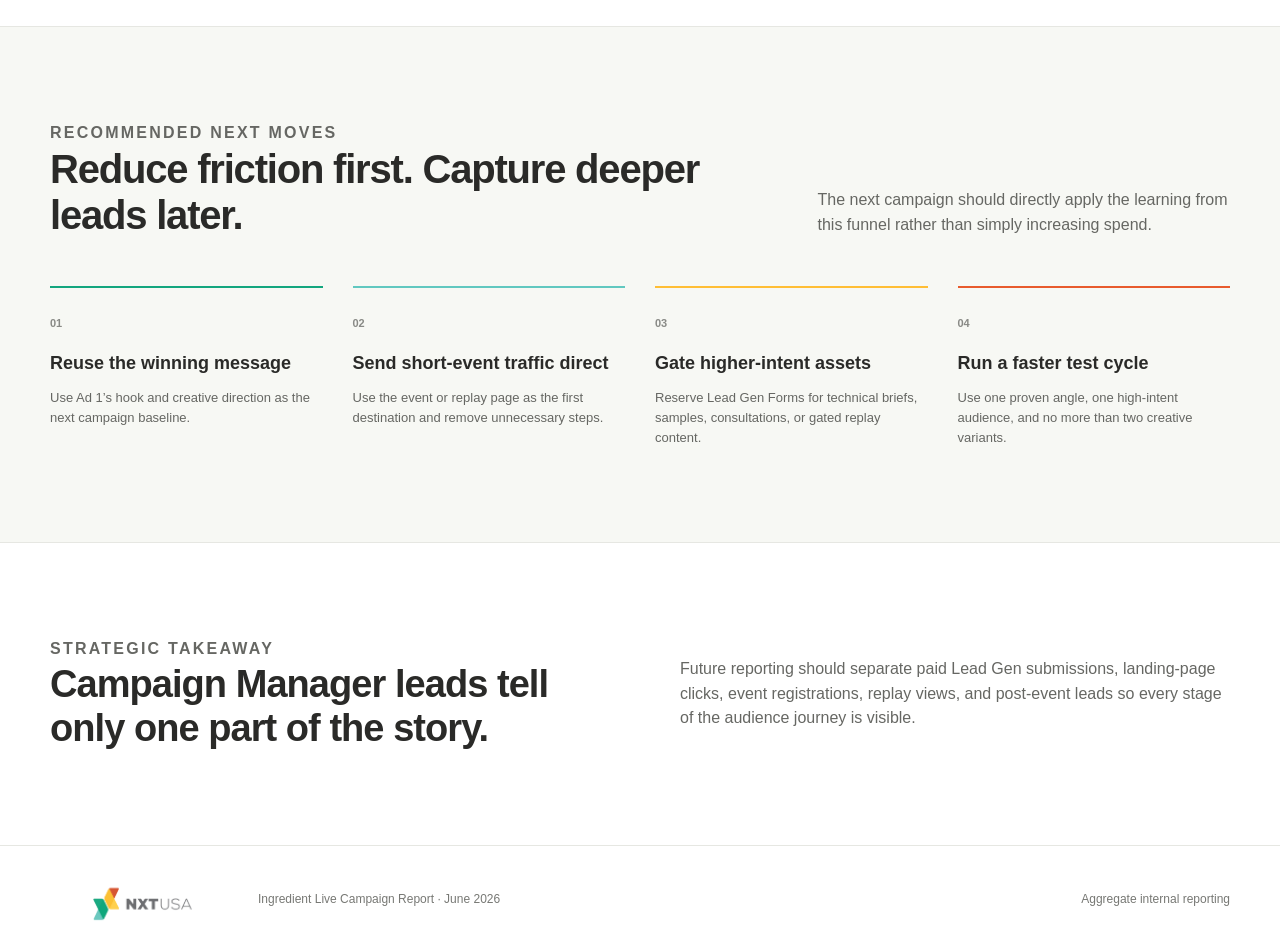
==== commit bd994f37: "Finalize NXT-USA dashboard branding" ====
--- a/index.html
+++ b/index.html
@@ -34,22 +34,25 @@
   background:#fff;
 }
 .header-row {
-  min-height:92px;
+  min-height:88px;
   display:flex;
   align-items:center;
-  gap:28px;
+  gap:24px;
 }
 .logo {
-  width:220px;
-  height:auto;
+  width:242px;
+  height:58px;
+  object-fit:contain;
+  object-position:left center;
   display:block;
 }
 .site-label {
   border-left:1px solid var(--line);
-  padding-left:28px;
-  font-size:14px;
+  padding-left:24px;
+  font-size:15px;
   font-weight:650;
   letter-spacing:.01em;
+  white-space:nowrap;
 }
 nav {
   margin-left:auto;
@@ -449,7 +452,12 @@
   color:#777874;
   font-size:12px;
 }
-.footer-row img { width:150px; }
+.footer-row img {
+  width:178px;
+  height:46px;
+  object-fit:contain;
+  object-position:left center;
+}
 .footer-row span:last-child { margin-left:auto; }
 
 @media(max-width:900px) {
@@ -465,7 +473,10 @@
 @media(max-width:600px) {
   .container { width:min(var(--max),calc(100% - 30px)); }
   .header-row { min-height:74px; }
-  .logo { width:170px; }
+  .logo {
+  width:185px;
+  height:46px;
+}
   .site-label { display:none; }
   .hero { padding:66px 0 72px; }
   h1 { font-size:42px; }
@@ -484,8 +495,8 @@
 <body>
 <header>
   <div class="container header-row">
-    <a href="#top"><img class="logo" src="[data-uri]" alt="NXT-USA"></a>
-    <div class="site-label">Campaign Analytics</div>
+    <a href="#top"><img class="logo" src="[data-uri]" alt="NXT-USA"></a>
+    <div class="site-label">Campaign Analytics <span style="display:block;font-size:10px;font-weight:500;color:#777874;margin-top:2px;letter-spacing:.03em;">Ingredient Live Executive Report</span></div>
     <nav>
       <a href="#overview">Overview</a>
       <a href="#performance">Performance</a>
@@ -657,7 +668,7 @@
 
 <footer>
   <div class="container footer-row">
-    <img src="[data-uri]" alt="NXT-USA">
+    <img src="[data-uri]" alt="NXT-USA">
     <span>Ingredient Live Campaign Report · June 2026</span>
     <span>Aggregate internal reporting</span>
   </div>
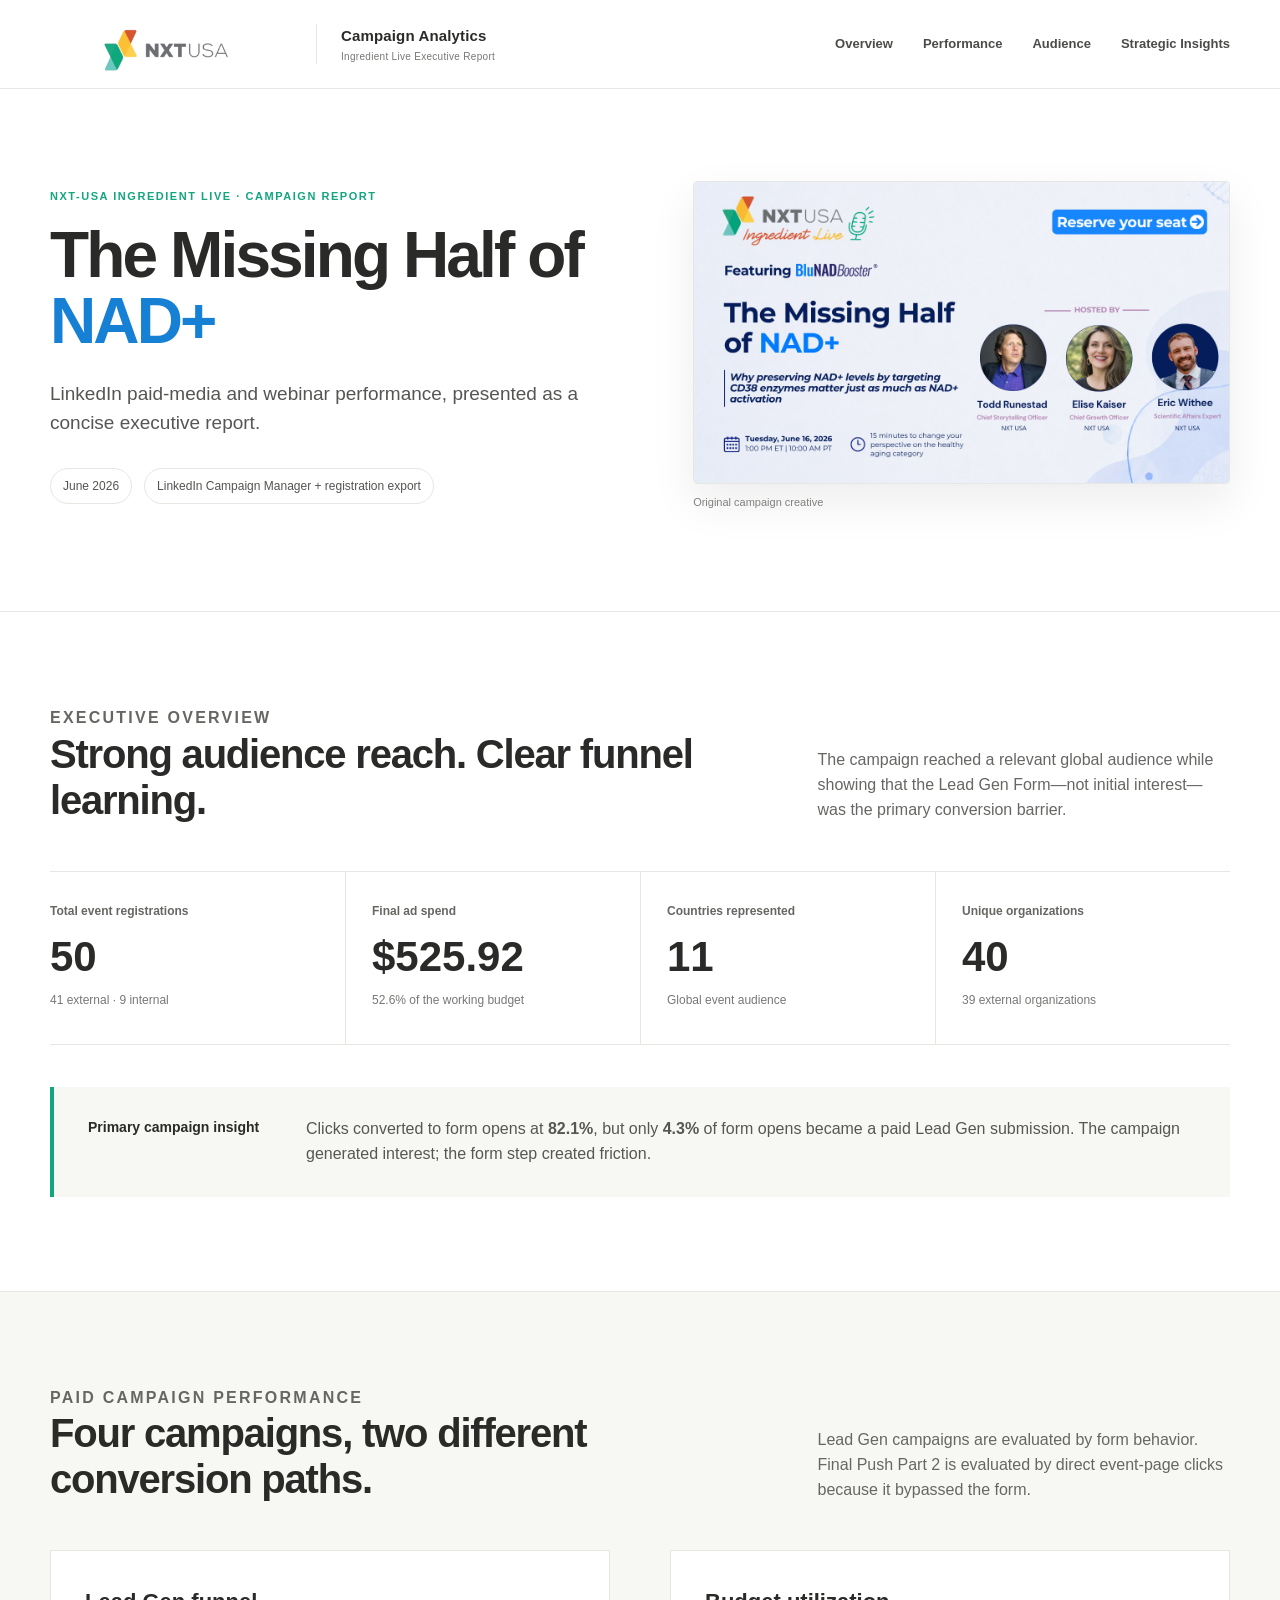
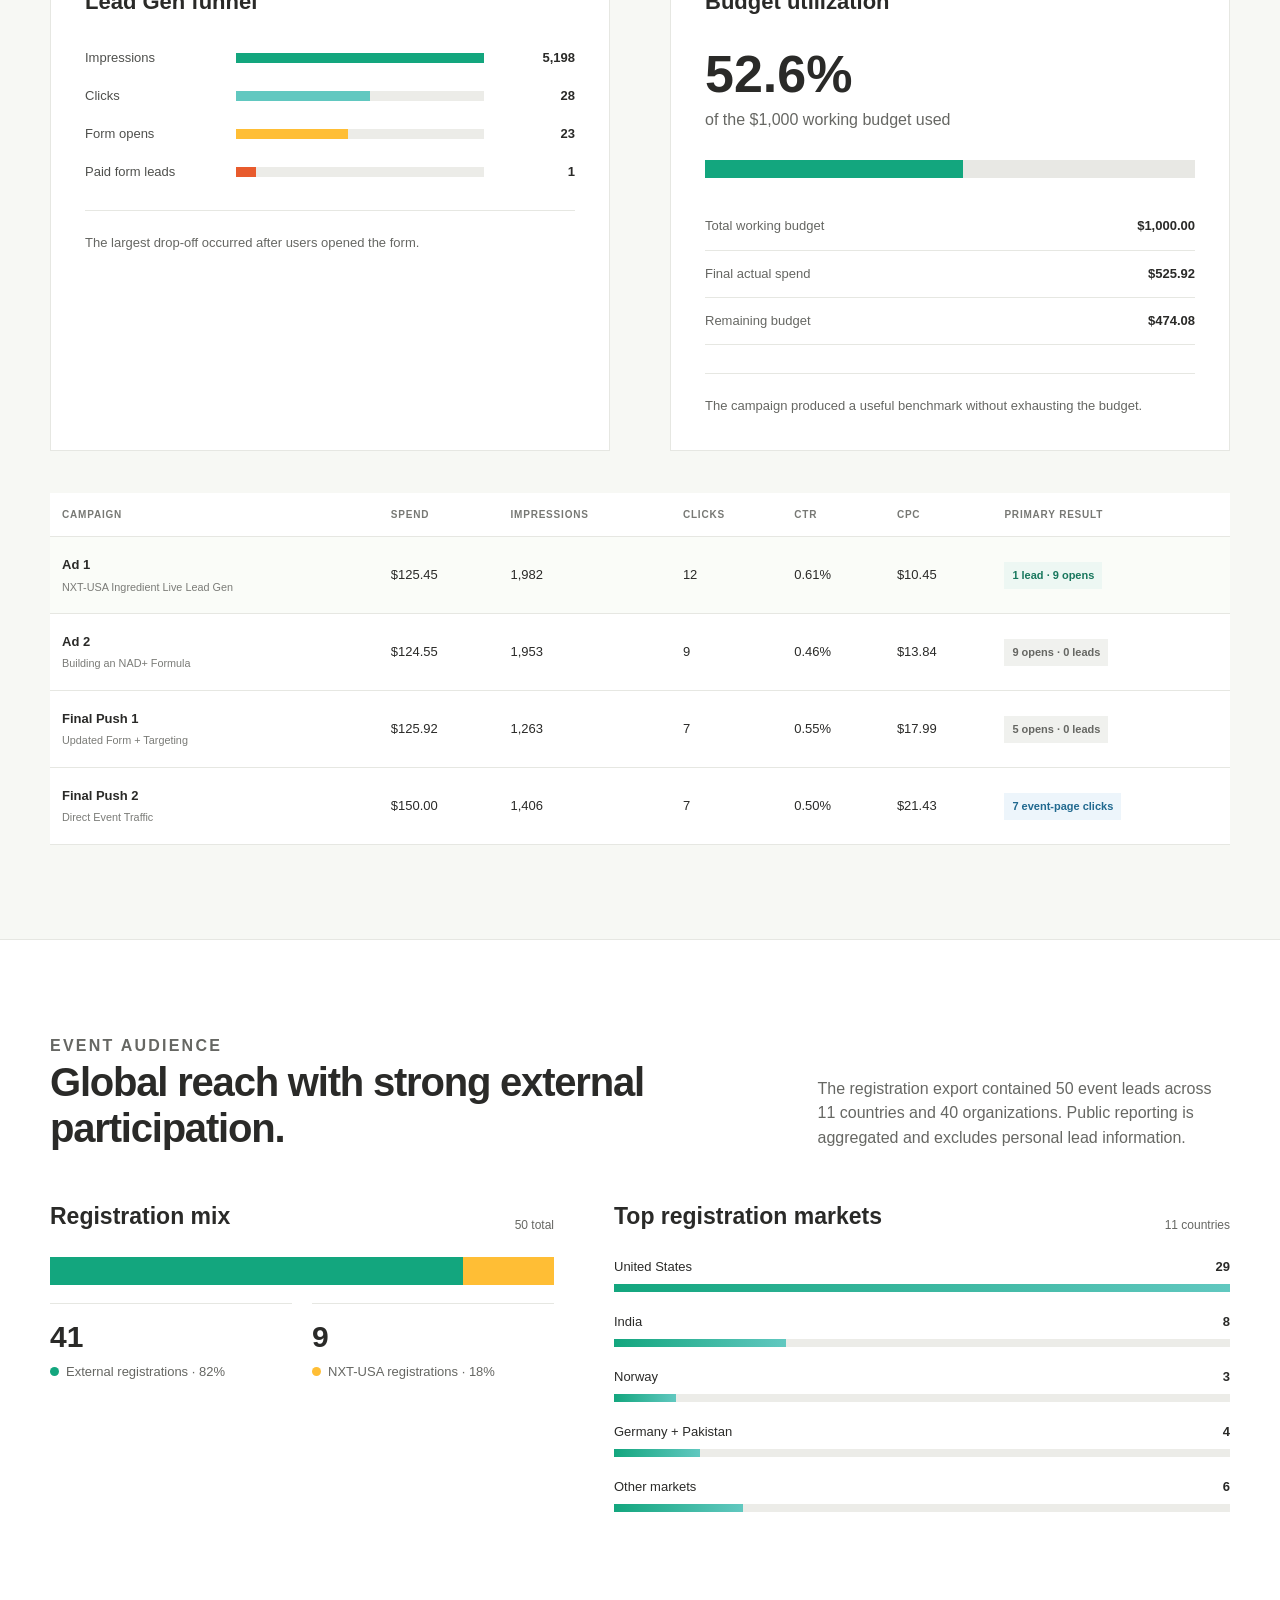
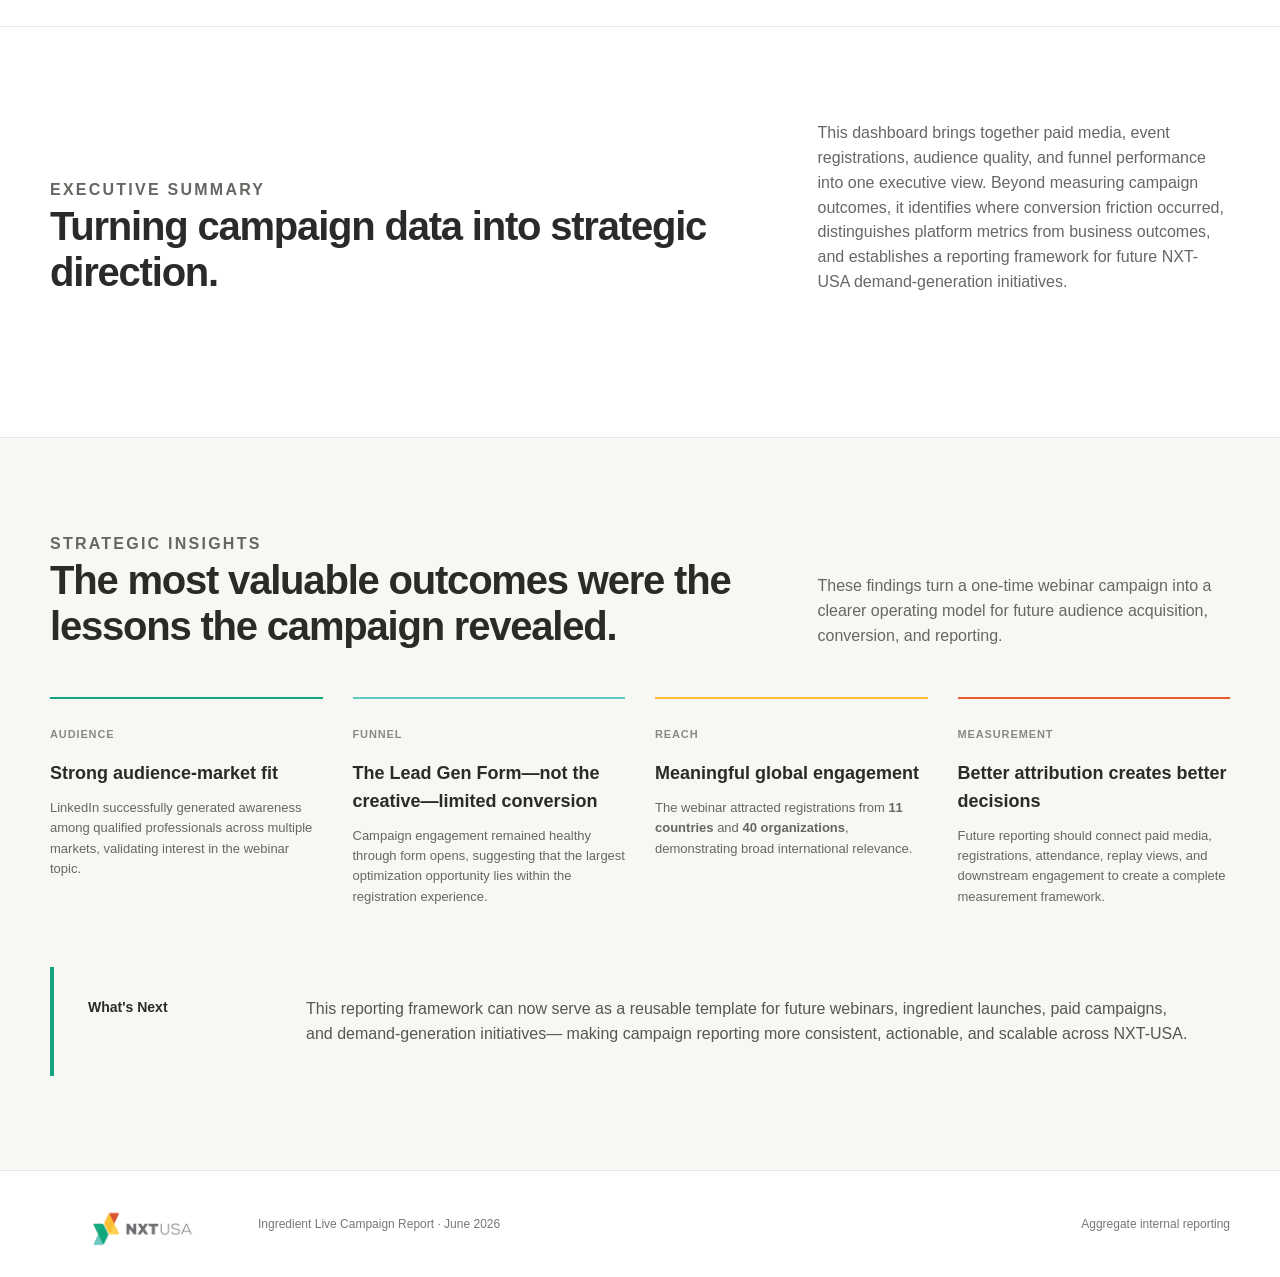
==== commit 6bf1d1fa: "Add executive summary and strategic insights" ====
--- a/index.html
+++ b/index.html
@@ -412,6 +412,8 @@
   color:#898a86;
   font-size:11px;
   font-weight:800;
+  text-transform:uppercase;
+  letter-spacing:.08em;
 }
 .recommendation h3 {
   font-size:18px;
@@ -501,7 +503,7 @@
       <a href="#overview">Overview</a>
       <a href="#performance">Performance</a>
       <a href="#audience">Audience</a>
-      <a href="#next">Next Moves</a>
+      <a href="#insights">Strategic Insights</a>
     </nav>
   </div>
 </header>
@@ -640,30 +642,88 @@
     </div>
   </section>
 
-  <section id="next" class="soft">
+  
+  <section id="summary">
     <div class="container">
       <div class="section-intro">
         <div>
-          <p class="eyebrow">Recommended next moves</p>
-          <h2>Reduce friction first. Capture deeper leads later.</h2>
-        </div>
-        <p>The next campaign should directly apply the learning from this funnel rather than simply increasing spend.</p>
-      </div>
-      <div class="recommendations">
-        <article class="recommendation"><span class="num">01</span><h3>Reuse the winning message</h3><p>Use Ad 1’s hook and creative direction as the next campaign baseline.</p></article>
-        <article class="recommendation"><span class="num">02</span><h3>Send short-event traffic direct</h3><p>Use the event or replay page as the first destination and remove unnecessary steps.</p></article>
-        <article class="recommendation"><span class="num">03</span><h3>Gate higher-intent assets</h3><p>Reserve Lead Gen Forms for technical briefs, samples, consultations, or gated replay content.</p></article>
-        <article class="recommendation"><span class="num">04</span><h3>Run a faster test cycle</h3><p>Use one proven angle, one high-intent audience, and no more than two creative variants.</p></article>
+          <p class="eyebrow">Executive Summary</p>
+          <h2>Turning campaign data into strategic direction.</h2>
+        </div>
+        <p>
+          This dashboard brings together paid media, event registrations,
+          audience quality, and funnel performance into one executive view.
+          Beyond measuring campaign outcomes, it identifies where conversion
+          friction occurred, distinguishes platform metrics from business
+          outcomes, and establishes a reporting framework for future
+          NXT-USA demand-generation initiatives.
+        </p>
       </div>
     </div>
   </section>
 
-  <section>
-    <div class="container closing">
-      <div><p class="eyebrow">Strategic takeaway</p><h2>Campaign Manager leads tell only one part of the story.</h2></div>
-      <p>Future reporting should separate paid Lead Gen submissions, landing-page clicks, event registrations, replay views, and post-event leads so every stage of the audience journey is visible.</p>
+  <section id="insights" class="soft">
+    <div class="container">
+      <div class="section-intro">
+        <div>
+          <p class="eyebrow">Strategic Insights</p>
+          <h2>The most valuable outcomes were the lessons the campaign revealed.</h2>
+        </div>
+        <p>
+          These findings turn a one-time webinar campaign into a clearer
+          operating model for future audience acquisition, conversion, and reporting.
+        </p>
+      </div>
+
+      <div class="recommendations">
+        <article class="recommendation">
+          <span class="num">Audience</span>
+          <h3>Strong audience-market fit</h3>
+          <p>
+            LinkedIn successfully generated awareness among qualified professionals
+            across multiple markets, validating interest in the webinar topic.
+          </p>
+        </article>
+
+        <article class="recommendation">
+          <span class="num">Funnel</span>
+          <h3>The Lead Gen Form—not the creative—limited conversion</h3>
+          <p>
+            Campaign engagement remained healthy through form opens, suggesting
+            that the largest optimization opportunity lies within the registration experience.
+          </p>
+        </article>
+
+        <article class="recommendation">
+          <span class="num">Reach</span>
+          <h3>Meaningful global engagement</h3>
+          <p>
+            The webinar attracted registrations from <strong>11 countries</strong>
+            and <strong>40 organizations</strong>, demonstrating broad international relevance.
+          </p>
+        </article>
+
+        <article class="recommendation">
+          <span class="num">Measurement</span>
+          <h3>Better attribution creates better decisions</h3>
+          <p>
+            Future reporting should connect paid media, registrations, attendance,
+            replay views, and downstream engagement to create a complete measurement framework.
+          </p>
+        </article>
+      </div>
+
+      <div class="callout" style="margin-top:60px">
+        <strong>What's Next</strong>
+        <p>
+          This reporting framework can now serve as a reusable template for future
+          webinars, ingredient launches, paid campaigns, and demand-generation initiatives—
+          making campaign reporting more consistent, actionable, and scalable across NXT-USA.
+        </p>
+      </div>
     </div>
   </section>
+
 </main>
 
 <footer>
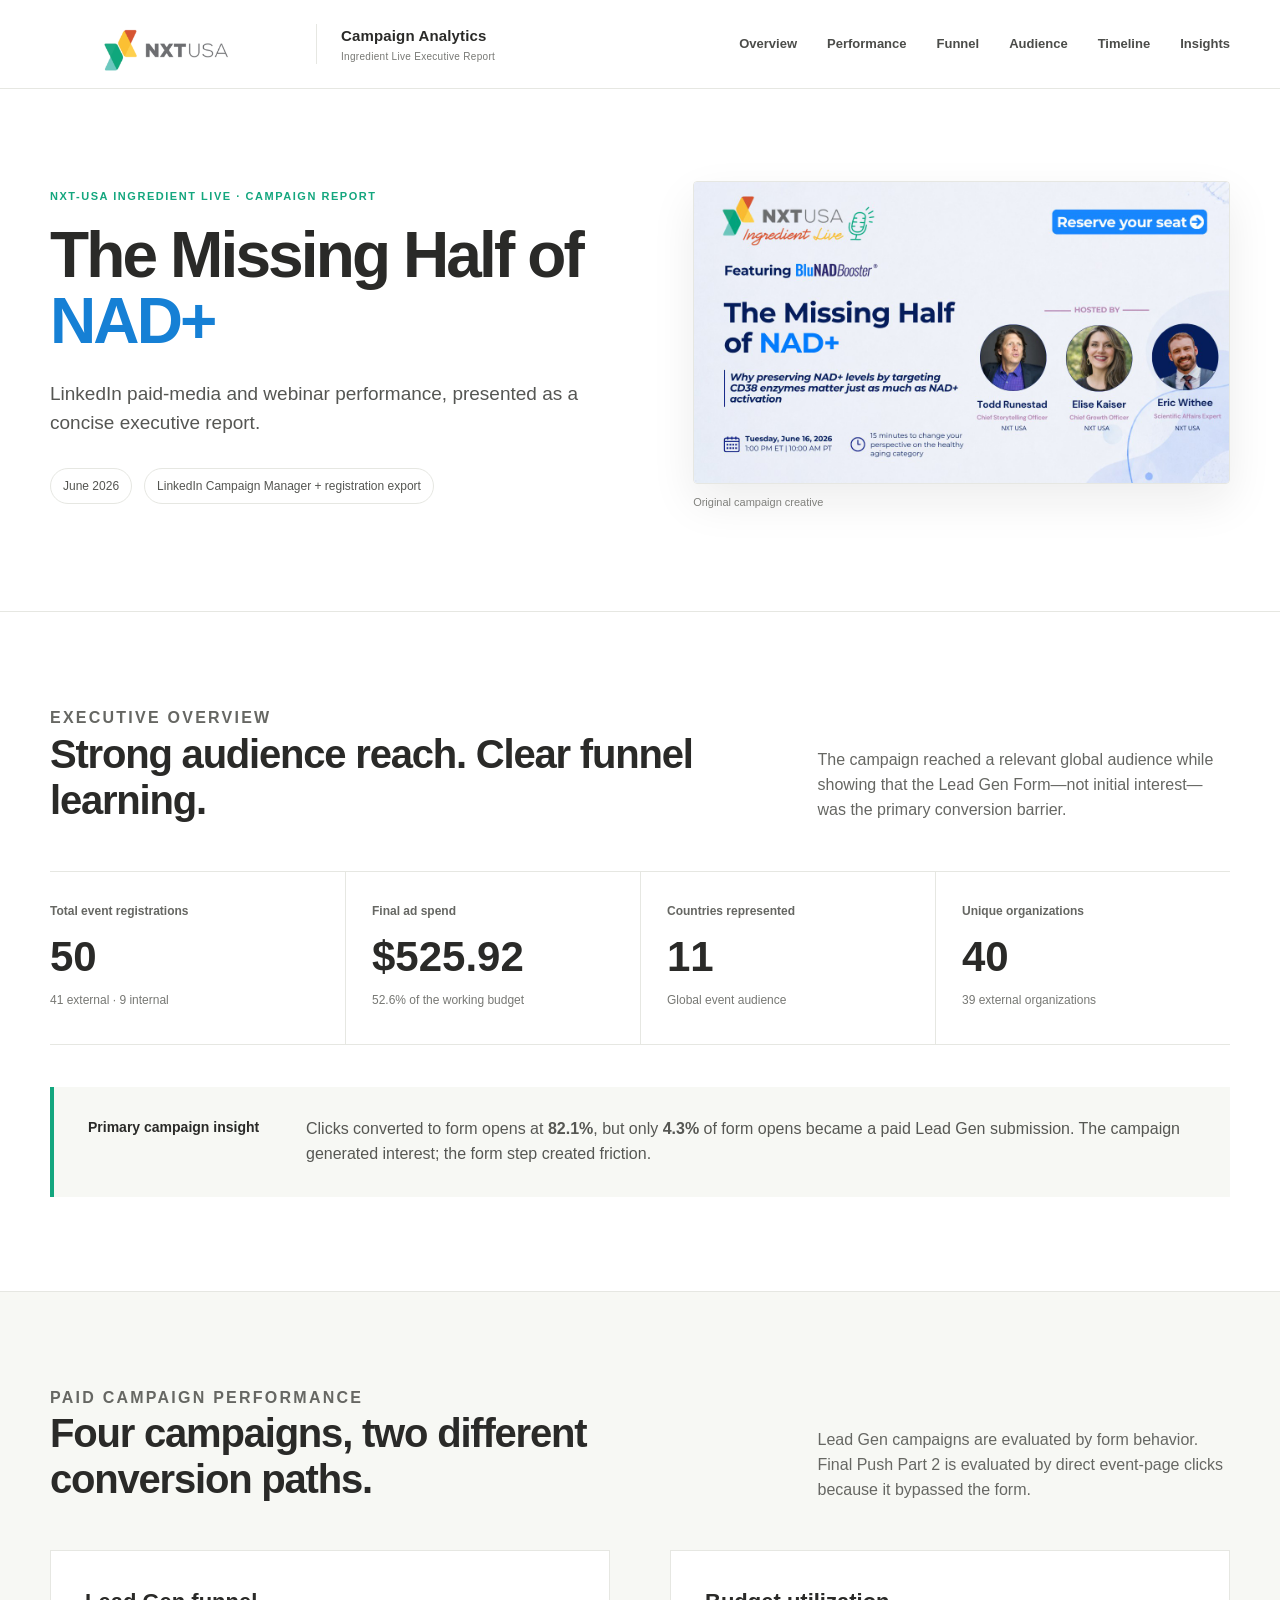
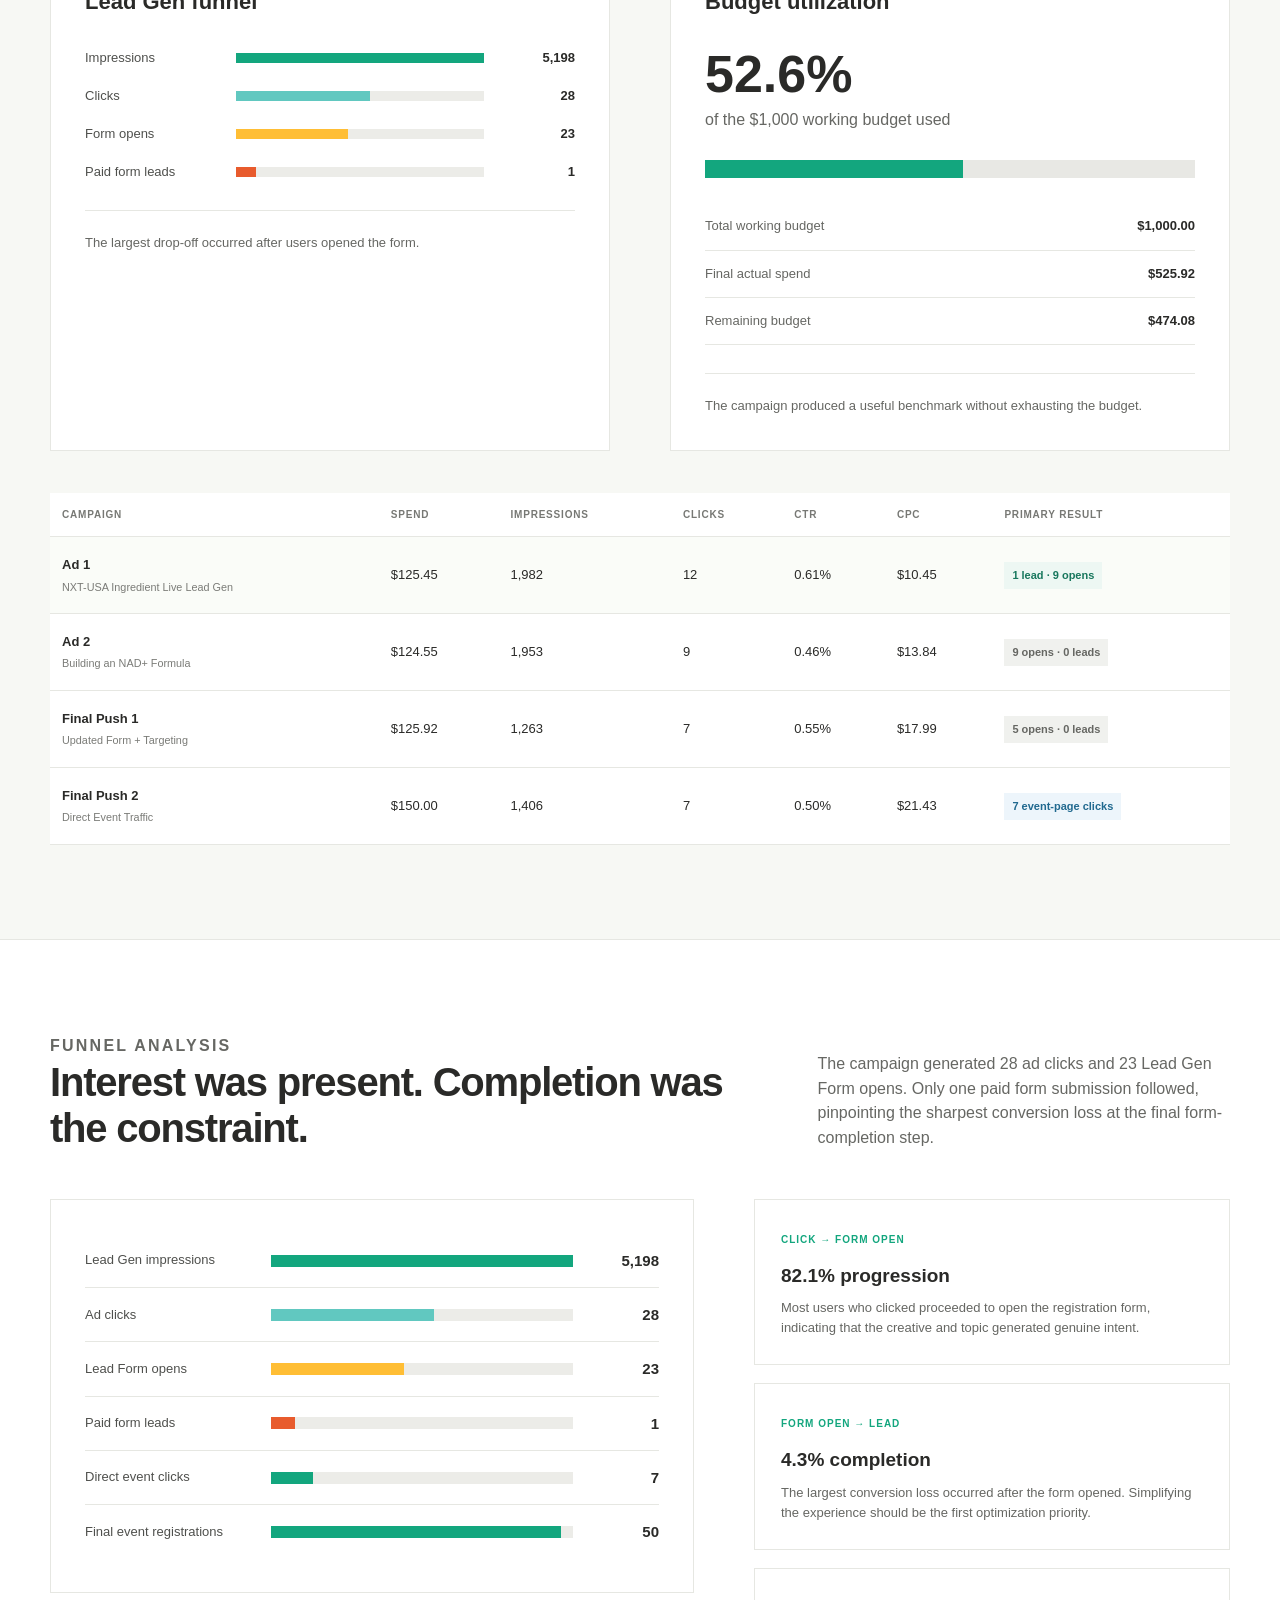
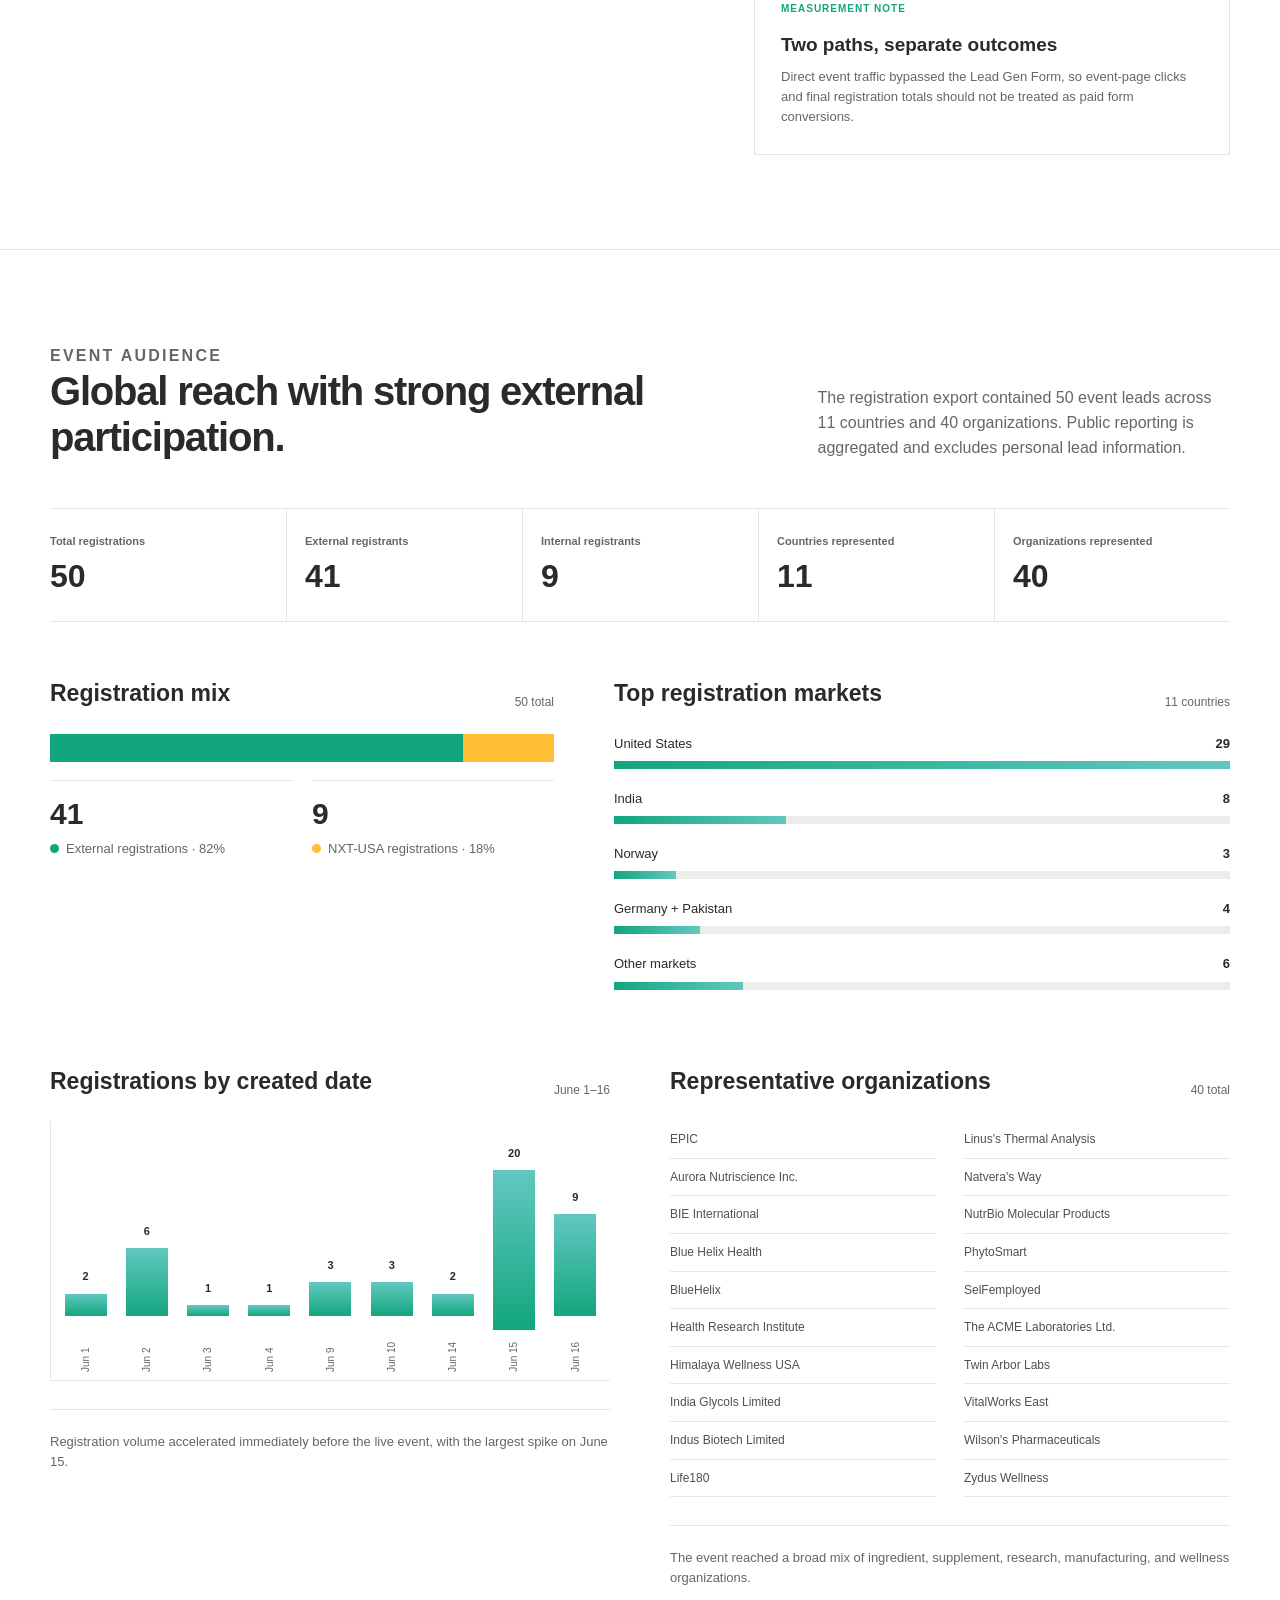
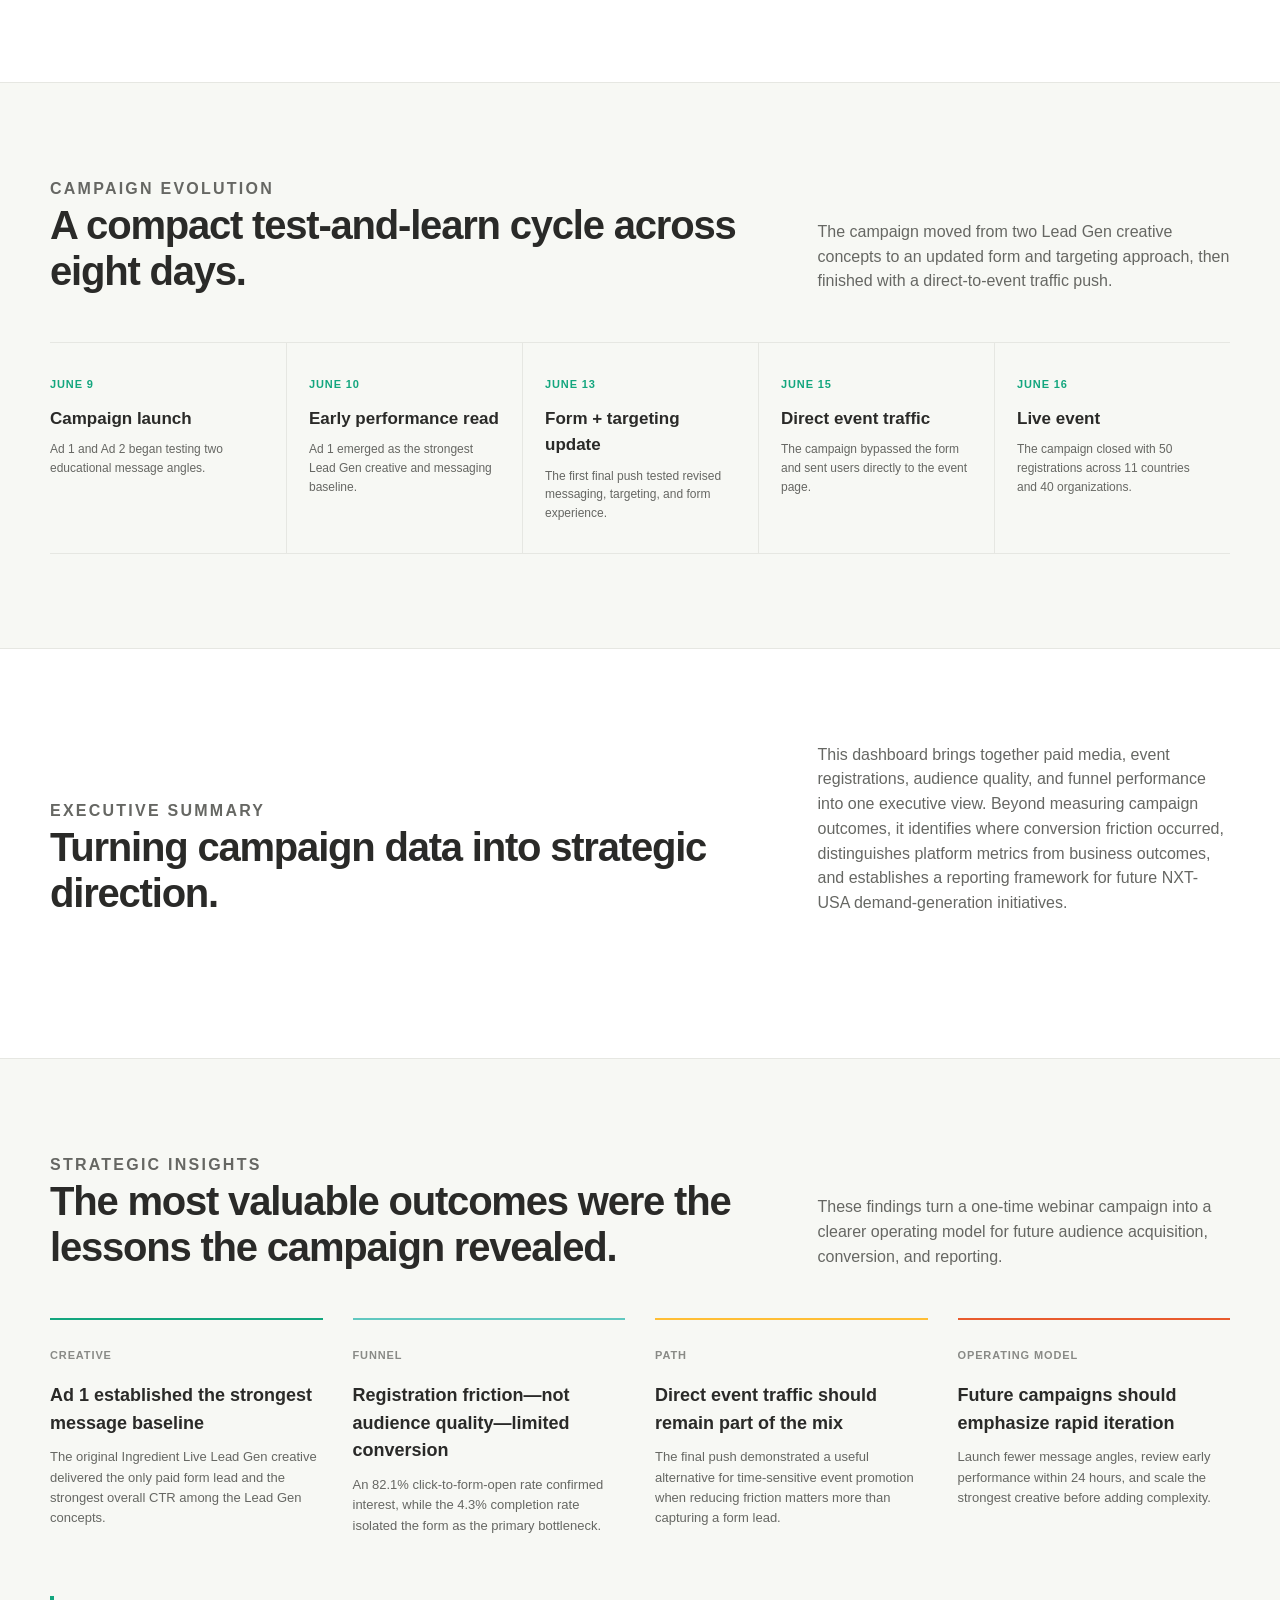
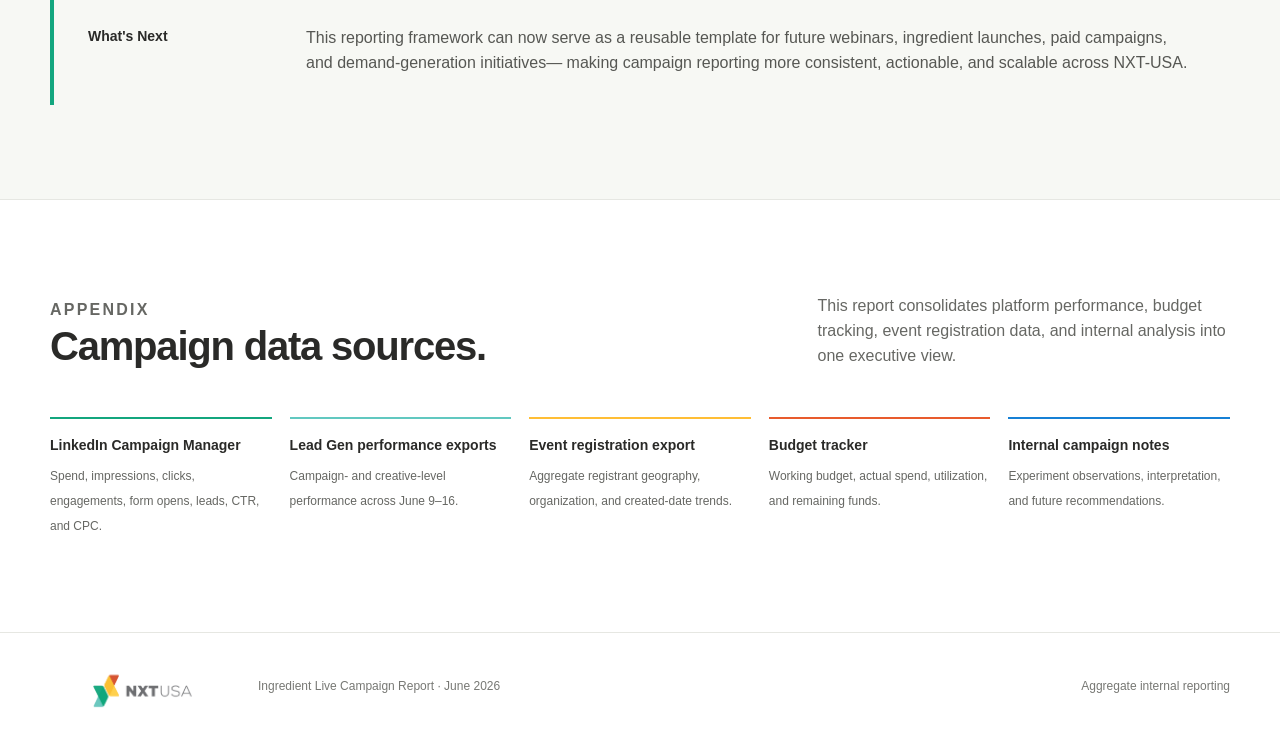
==== commit 049a2322: "Expand campaign report with funnel and audience analysis" ====
--- a/index.html
+++ b/index.html
@@ -4,7 +4,7 @@
 <meta charset="utf-8">
 <meta name="viewport" content="width=device-width,initial-scale=1">
 <meta name="description" content="NXT-USA Ingredient Live campaign analytics report.">
-<title>NXT-USA Campaign Analytics</title>
+<title>NXT-USA Ingredient Live Campaign Report</title>
 <style>
 :root {
   --text:#2a2a28;
@@ -462,14 +462,82 @@
 }
 .footer-row span:last-child { margin-left:auto; }
 
+
+.scope-strip {
+  margin-top:34px;
+  display:grid;
+  grid-template-columns:repeat(4,1fr);
+  border-top:1px solid var(--line);
+  border-bottom:1px solid var(--line);
+}
+.scope-item { padding:18px 18px 18px 0; }
+.scope-item + .scope-item { border-left:1px solid var(--line); padding-left:18px; }
+.scope-item span { display:block; color:var(--muted); font-size:10px; font-weight:800; text-transform:uppercase; letter-spacing:.08em; margin-bottom:5px; }
+.scope-item strong { font-size:14px; font-weight:650; }
+
+.funnel-detail {
+  display:grid;
+  grid-template-columns:1.15fr .85fr;
+  gap:60px;
+  align-items:start;
+}
+.funnel-stack { background:#fff; border:1px solid var(--line); padding:34px; }
+.funnel-row { display:grid; grid-template-columns:170px 1fr 70px; gap:16px; align-items:center; padding:15px 0; border-bottom:1px solid var(--line); }
+.funnel-row:last-child { border-bottom:0; }
+.funnel-row span { font-size:13px; color:#4f504d; }
+.funnel-row b { text-align:right; font-size:15px; }
+.funnel-progress { height:12px; background:#ecece8; overflow:hidden; }
+.funnel-progress i { display:block; height:100%; width:var(--width); background:var(--green); }
+.funnel-row:nth-child(2) i { background:var(--teal); }
+.funnel-row:nth-child(3) i { background:var(--yellow); }
+.funnel-row:nth-child(4) i { background:var(--orange); }
+.funnel-notes { display:grid; gap:18px; }
+.insight-card { background:#fff; border:1px solid var(--line); padding:26px; }
+.insight-card span { color:var(--green); font-size:10px; font-weight:800; text-transform:uppercase; letter-spacing:.1em; }
+.insight-card h3 { margin:10px 0 8px; font-size:19px; }
+.insight-card p { margin:0; color:var(--muted); font-size:13px; }
+
+.audience-metrics { display:grid; grid-template-columns:repeat(5,1fr); border-top:1px solid var(--line); border-bottom:1px solid var(--line); margin-bottom:54px; }
+.audience-metric { padding:24px 18px 26px 0; }
+.audience-metric + .audience-metric { border-left:1px solid var(--line); padding-left:18px; }
+.audience-metric span { display:block; color:var(--muted); font-size:11px; font-weight:700; margin-bottom:10px; }
+.audience-metric strong { font-size:32px; line-height:1; }
+
+.registration-grid { display:grid; grid-template-columns:1fr 1fr; gap:60px; margin-top:54px; }
+.spark-chart { height:260px; display:flex; align-items:flex-end; gap:16px; padding:24px 12px 8px; border-left:1px solid var(--line); border-bottom:1px solid var(--line); background:#fff; }
+.spark-col { flex:1; display:flex; flex-direction:column; justify-content:flex-end; align-items:center; height:100%; gap:8px; }
+.spark-bar { width:100%; max-width:42px; height:var(--height); background:linear-gradient(180deg,var(--teal),var(--green)); min-height:4px; }
+.spark-col b { font-size:11px; }
+.spark-col span { font-size:10px; color:var(--muted); writing-mode:vertical-rl; transform:rotate(180deg); height:48px; }
+.org-list { columns:2; column-gap:28px; margin:0; padding:0; list-style:none; }
+.org-list li { break-inside:avoid; padding:9px 0; border-bottom:1px solid var(--line); font-size:12px; color:#50514e; }
+
+.timeline { display:grid; grid-template-columns:repeat(5,1fr); gap:0; border-top:1px solid var(--line); border-bottom:1px solid var(--line); }
+.timeline-item { padding:28px 22px 30px 0; position:relative; }
+.timeline-item + .timeline-item { border-left:1px solid var(--line); padding-left:22px; }
+.timeline-item time { color:var(--green); font-size:11px; font-weight:800; text-transform:uppercase; letter-spacing:.08em; }
+.timeline-item h3 { font-size:17px; margin:10px 0 8px; }
+.timeline-item p { margin:0; color:var(--muted); font-size:12px; }
+
+.source-grid { display:grid; grid-template-columns:repeat(5,1fr); gap:18px; }
+.source-card { border-top:2px solid var(--green); padding-top:16px; }
+.source-card:nth-child(2) { border-top-color:var(--teal); }
+.source-card:nth-child(3) { border-top-color:var(--yellow); }
+.source-card:nth-child(4) { border-top-color:var(--orange); }
+.source-card:nth-child(5) { border-top-color:var(--blue); }
+.source-card strong { display:block; font-size:14px; margin-bottom:7px; }
+.source-card span { color:var(--muted); font-size:12px; }
+
 @media(max-width:900px) {
   nav { display:none; }
-  .hero-grid,.section-intro,.performance-grid,.audience-grid,.closing { grid-template-columns:1fr; }
+  .hero-grid,.section-intro,.performance-grid,.audience-grid,.closing,.funnel-detail,.registration-grid { grid-template-columns:1fr; }
   .hero-grid,.performance-grid,.audience-grid { gap:42px; }
   .section-intro { gap:18px; }
   .metrics { grid-template-columns:repeat(2,1fr); }
   .metric:nth-child(3) { border-left:0; }
   .recommendations { grid-template-columns:repeat(2,1fr); }
+  .scope-strip,.timeline,.source-grid { grid-template-columns:repeat(2,1fr); }
+  .audience-metrics { grid-template-columns:repeat(3,1fr); }
   h1 { font-size:52px; }
 }
 @media(max-width:600px) {
@@ -485,8 +553,8 @@
   .hero-copy { font-size:17px; }
   section { padding:70px 0; }
   .section-intro h2,.closing h2 { font-size:31px; }
-  .metrics,.recommendations { grid-template-columns:1fr; }
-  .metric + .metric { border-left:0; border-top:1px solid var(--line); padding-left:0; }
+  .metrics,.recommendations,.scope-strip,.timeline,.source-grid,.audience-metrics { grid-template-columns:1fr; }
+  .metric + .metric,.scope-item + .scope-item,.audience-metric + .audience-metric,.timeline-item + .timeline-item { border-left:0; border-top:1px solid var(--line); padding-left:0; }
   .callout { grid-template-columns:1fr; }
   .step { grid-template-columns:105px 1fr 55px; }
   .footer-row { flex-direction:column; align-items:flex-start; }
@@ -502,8 +570,10 @@
     <nav>
       <a href="#overview">Overview</a>
       <a href="#performance">Performance</a>
+      <a href="#funnel">Funnel</a>
       <a href="#audience">Audience</a>
-      <a href="#insights">Strategic Insights</a>
+      <a href="#timeline">Timeline</a>
+      <a href="#insights">Insights</a>
     </nav>
   </div>
 </header>
@@ -601,6 +671,35 @@
     </div>
   </section>
 
+  <section id="funnel">
+    <div class="container">
+      <div class="section-intro">
+        <div>
+          <p class="eyebrow">Funnel analysis</p>
+          <h2>Interest was present. Completion was the constraint.</h2>
+        </div>
+        <p>The campaign generated 28 ad clicks and 23 Lead Gen Form opens. Only one paid form submission followed, pinpointing the sharpest conversion loss at the final form-completion step.</p>
+      </div>
+
+      <div class="funnel-detail">
+        <div class="funnel-stack">
+          <div class="funnel-row"><span>Lead Gen impressions</span><div class="funnel-progress"><i style="--width:100%"></i></div><b>5,198</b></div>
+          <div class="funnel-row"><span>Ad clicks</span><div class="funnel-progress"><i style="--width:54%"></i></div><b>28</b></div>
+          <div class="funnel-row"><span>Lead Form opens</span><div class="funnel-progress"><i style="--width:44%"></i></div><b>23</b></div>
+          <div class="funnel-row"><span>Paid form leads</span><div class="funnel-progress"><i style="--width:8%"></i></div><b>1</b></div>
+          <div class="funnel-row"><span>Direct event clicks</span><div class="funnel-progress"><i style="--width:14%"></i></div><b>7</b></div>
+          <div class="funnel-row"><span>Final event registrations</span><div class="funnel-progress"><i style="--width:96%"></i></div><b>50</b></div>
+        </div>
+
+        <div class="funnel-notes">
+          <article class="insight-card"><span>Click → Form Open</span><h3>82.1% progression</h3><p>Most users who clicked proceeded to open the registration form, indicating that the creative and topic generated genuine intent.</p></article>
+          <article class="insight-card"><span>Form Open → Lead</span><h3>4.3% completion</h3><p>The largest conversion loss occurred after the form opened. Simplifying the experience should be the first optimization priority.</p></article>
+          <article class="insight-card"><span>Measurement note</span><h3>Two paths, separate outcomes</h3><p>Direct event traffic bypassed the Lead Gen Form, so event-page clicks and final registration totals should not be treated as paid form conversions.</p></article>
+        </div>
+      </div>
+    </div>
+  </section>
+
   <section id="audience">
     <div class="container">
       <div class="section-intro">
@@ -609,6 +708,14 @@
           <h2>Global reach with strong external participation.</h2>
         </div>
         <p>The registration export contained 50 event leads across 11 countries and 40 organizations. Public reporting is aggregated and excludes personal lead information.</p>
+      </div>
+
+      <div class="audience-metrics">
+        <div class="audience-metric"><span>Total registrations</span><strong>50</strong></div>
+        <div class="audience-metric"><span>External registrants</span><strong>41</strong></div>
+        <div class="audience-metric"><span>Internal registrants</span><strong>9</strong></div>
+        <div class="audience-metric"><span>Countries represented</span><strong>11</strong></div>
+        <div class="audience-metric"><span>Organizations represented</span><strong>40</strong></div>
       </div>
 
       <div class="audience-grid">
@@ -639,10 +746,53 @@
           <div class="country"><div class="country-head"><span>Other markets</span><b>6</b></div><div class="country-track"><div class="country-fill" style="--width:21%"></div></div></div>
         </div>
       </div>
+      <div class="registration-grid">
+        <div>
+          <div class="split-title"><strong>Registrations by created date</strong><span>June 1–16</span></div>
+          <div class="spark-chart" aria-label="Registration volume by date">
+            <div class="spark-col"><b>2</b><div class="spark-bar" style="--height:10%"></div><span>Jun 1</span></div>
+            <div class="spark-col"><b>6</b><div class="spark-bar" style="--height:30%"></div><span>Jun 2</span></div>
+            <div class="spark-col"><b>1</b><div class="spark-bar" style="--height:5%"></div><span>Jun 3</span></div>
+            <div class="spark-col"><b>1</b><div class="spark-bar" style="--height:5%"></div><span>Jun 4</span></div>
+            <div class="spark-col"><b>3</b><div class="spark-bar" style="--height:15%"></div><span>Jun 9</span></div>
+            <div class="spark-col"><b>3</b><div class="spark-bar" style="--height:15%"></div><span>Jun 10</span></div>
+            <div class="spark-col"><b>2</b><div class="spark-bar" style="--height:10%"></div><span>Jun 14</span></div>
+            <div class="spark-col"><b>20</b><div class="spark-bar" style="--height:100%"></div><span>Jun 15</span></div>
+            <div class="spark-col"><b>9</b><div class="spark-bar" style="--height:45%"></div><span>Jun 16</span></div>
+          </div>
+          <p class="block-note">Registration volume accelerated immediately before the live event, with the largest spike on June 15.</p>
+        </div>
+
+        <div>
+          <div class="split-title"><strong>Representative organizations</strong><span>40 total</span></div>
+          <ul class="org-list">
+            <li>EPIC</li><li>Aurora Nutriscience Inc.</li><li>BIE International</li><li>Blue Helix Health</li><li>BlueHelix</li><li>Health Research Institute</li><li>Himalaya Wellness USA</li><li>India Glycols Limited</li><li>Indus Biotech Limited</li><li>Life180</li><li>Linus's Thermal Analysis</li><li>Natvera's Way</li><li>NutrBio Molecular Products</li><li>PhytoSmart</li><li>SelFemployed</li><li>The ACME Laboratories Ltd.</li><li>Twin Arbor Labs</li><li>VitalWorks East</li><li>Wilson's Pharmaceuticals</li><li>Zydus Wellness</li>
+          </ul>
+          <p class="block-note">The event reached a broad mix of ingredient, supplement, research, manufacturing, and wellness organizations.</p>
+        </div>
+      </div>
     </div>
   </section>
 
-  
+  <section id="timeline" class="soft">
+    <div class="container">
+      <div class="section-intro">
+        <div>
+          <p class="eyebrow">Campaign evolution</p>
+          <h2>A compact test-and-learn cycle across eight days.</h2>
+        </div>
+        <p>The campaign moved from two Lead Gen creative concepts to an updated form and targeting approach, then finished with a direct-to-event traffic push.</p>
+      </div>
+      <div class="timeline">
+        <article class="timeline-item"><time>June 9</time><h3>Campaign launch</h3><p>Ad 1 and Ad 2 began testing two educational message angles.</p></article>
+        <article class="timeline-item"><time>June 10</time><h3>Early performance read</h3><p>Ad 1 emerged as the strongest Lead Gen creative and messaging baseline.</p></article>
+        <article class="timeline-item"><time>June 13</time><h3>Form + targeting update</h3><p>The first final push tested revised messaging, targeting, and form experience.</p></article>
+        <article class="timeline-item"><time>June 15</time><h3>Direct event traffic</h3><p>The campaign bypassed the form and sent users directly to the event page.</p></article>
+        <article class="timeline-item"><time>June 16</time><h3>Live event</h3><p>The campaign closed with 50 registrations across 11 countries and 40 organizations.</p></article>
+      </div>
+    </div>
+  </section>
+
   <section id="summary">
     <div class="container">
       <div class="section-intro">
@@ -676,41 +826,10 @@
       </div>
 
       <div class="recommendations">
-        <article class="recommendation">
-          <span class="num">Audience</span>
-          <h3>Strong audience-market fit</h3>
-          <p>
-            LinkedIn successfully generated awareness among qualified professionals
-            across multiple markets, validating interest in the webinar topic.
-          </p>
-        </article>
-
-        <article class="recommendation">
-          <span class="num">Funnel</span>
-          <h3>The Lead Gen Form—not the creative—limited conversion</h3>
-          <p>
-            Campaign engagement remained healthy through form opens, suggesting
-            that the largest optimization opportunity lies within the registration experience.
-          </p>
-        </article>
-
-        <article class="recommendation">
-          <span class="num">Reach</span>
-          <h3>Meaningful global engagement</h3>
-          <p>
-            The webinar attracted registrations from <strong>11 countries</strong>
-            and <strong>40 organizations</strong>, demonstrating broad international relevance.
-          </p>
-        </article>
-
-        <article class="recommendation">
-          <span class="num">Measurement</span>
-          <h3>Better attribution creates better decisions</h3>
-          <p>
-            Future reporting should connect paid media, registrations, attendance,
-            replay views, and downstream engagement to create a complete measurement framework.
-          </p>
-        </article>
+        <article class="recommendation"><span class="num">Creative</span><h3>Ad 1 established the strongest message baseline</h3><p>The original Ingredient Live Lead Gen creative delivered the only paid form lead and the strongest overall CTR among the Lead Gen concepts.</p></article>
+        <article class="recommendation"><span class="num">Funnel</span><h3>Registration friction—not audience quality—limited conversion</h3><p>An 82.1% click-to-form-open rate confirmed interest, while the 4.3% completion rate isolated the form as the primary bottleneck.</p></article>
+        <article class="recommendation"><span class="num">Path</span><h3>Direct event traffic should remain part of the mix</h3><p>The final push demonstrated a useful alternative for time-sensitive event promotion when reducing friction matters more than capturing a form lead.</p></article>
+        <article class="recommendation"><span class="num">Operating model</span><h3>Future campaigns should emphasize rapid iteration</h3><p>Launch fewer message angles, review early performance within 24 hours, and scale the strongest creative before adding complexity.</p></article>
       </div>
 
       <div class="callout" style="margin-top:60px">
@@ -720,6 +839,25 @@
           webinars, ingredient launches, paid campaigns, and demand-generation initiatives—
           making campaign reporting more consistent, actionable, and scalable across NXT-USA.
         </p>
+      </div>
+    </div>
+  </section>
+
+  <section id="appendix">
+    <div class="container">
+      <div class="section-intro">
+        <div>
+          <p class="eyebrow">Appendix</p>
+          <h2>Campaign data sources.</h2>
+        </div>
+        <p>This report consolidates platform performance, budget tracking, event registration data, and internal analysis into one executive view.</p>
+      </div>
+      <div class="source-grid">
+        <div class="source-card"><strong>LinkedIn Campaign Manager</strong><span>Spend, impressions, clicks, engagements, form opens, leads, CTR, and CPC.</span></div>
+        <div class="source-card"><strong>Lead Gen performance exports</strong><span>Campaign- and creative-level performance across June 9–16.</span></div>
+        <div class="source-card"><strong>Event registration export</strong><span>Aggregate registrant geography, organization, and created-date trends.</span></div>
+        <div class="source-card"><strong>Budget tracker</strong><span>Working budget, actual spend, utilization, and remaining funds.</span></div>
+        <div class="source-card"><strong>Internal campaign notes</strong><span>Experiment observations, interpretation, and future recommendations.</span></div>
       </div>
     </div>
   </section>
